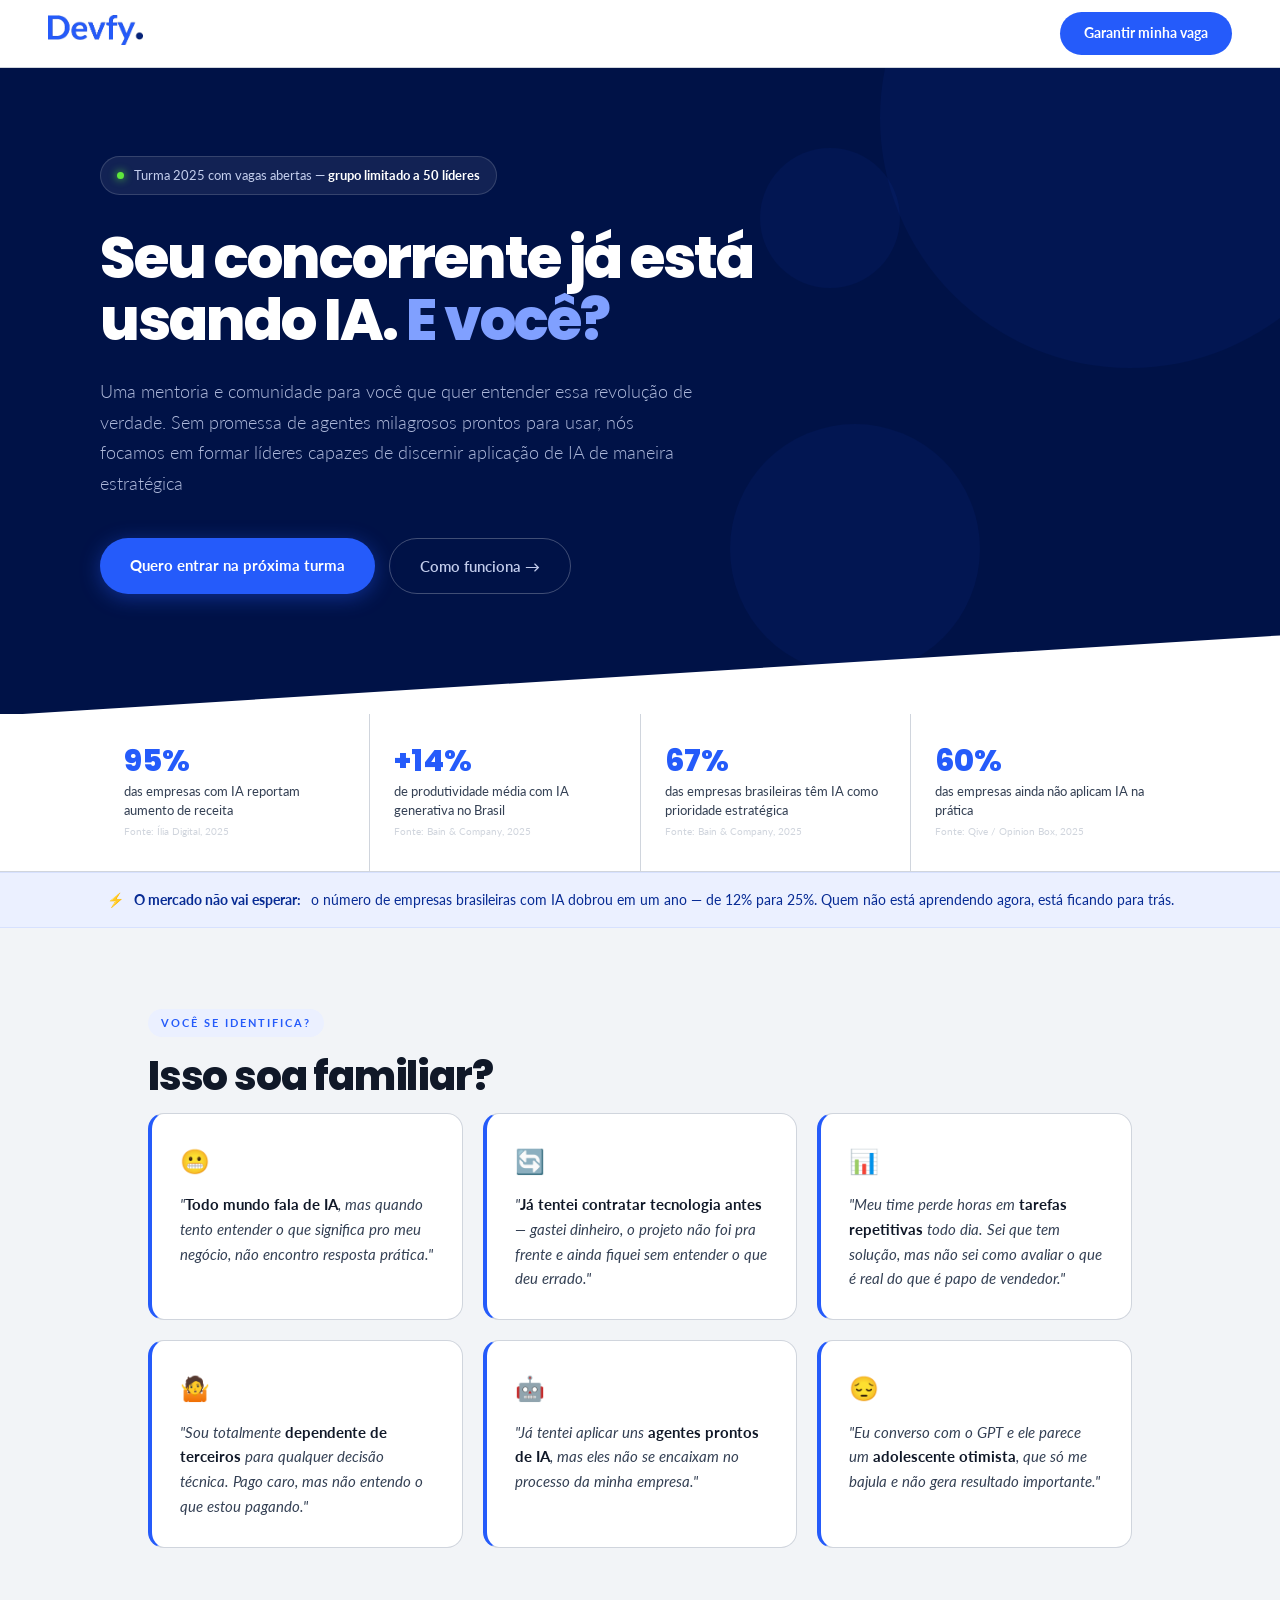
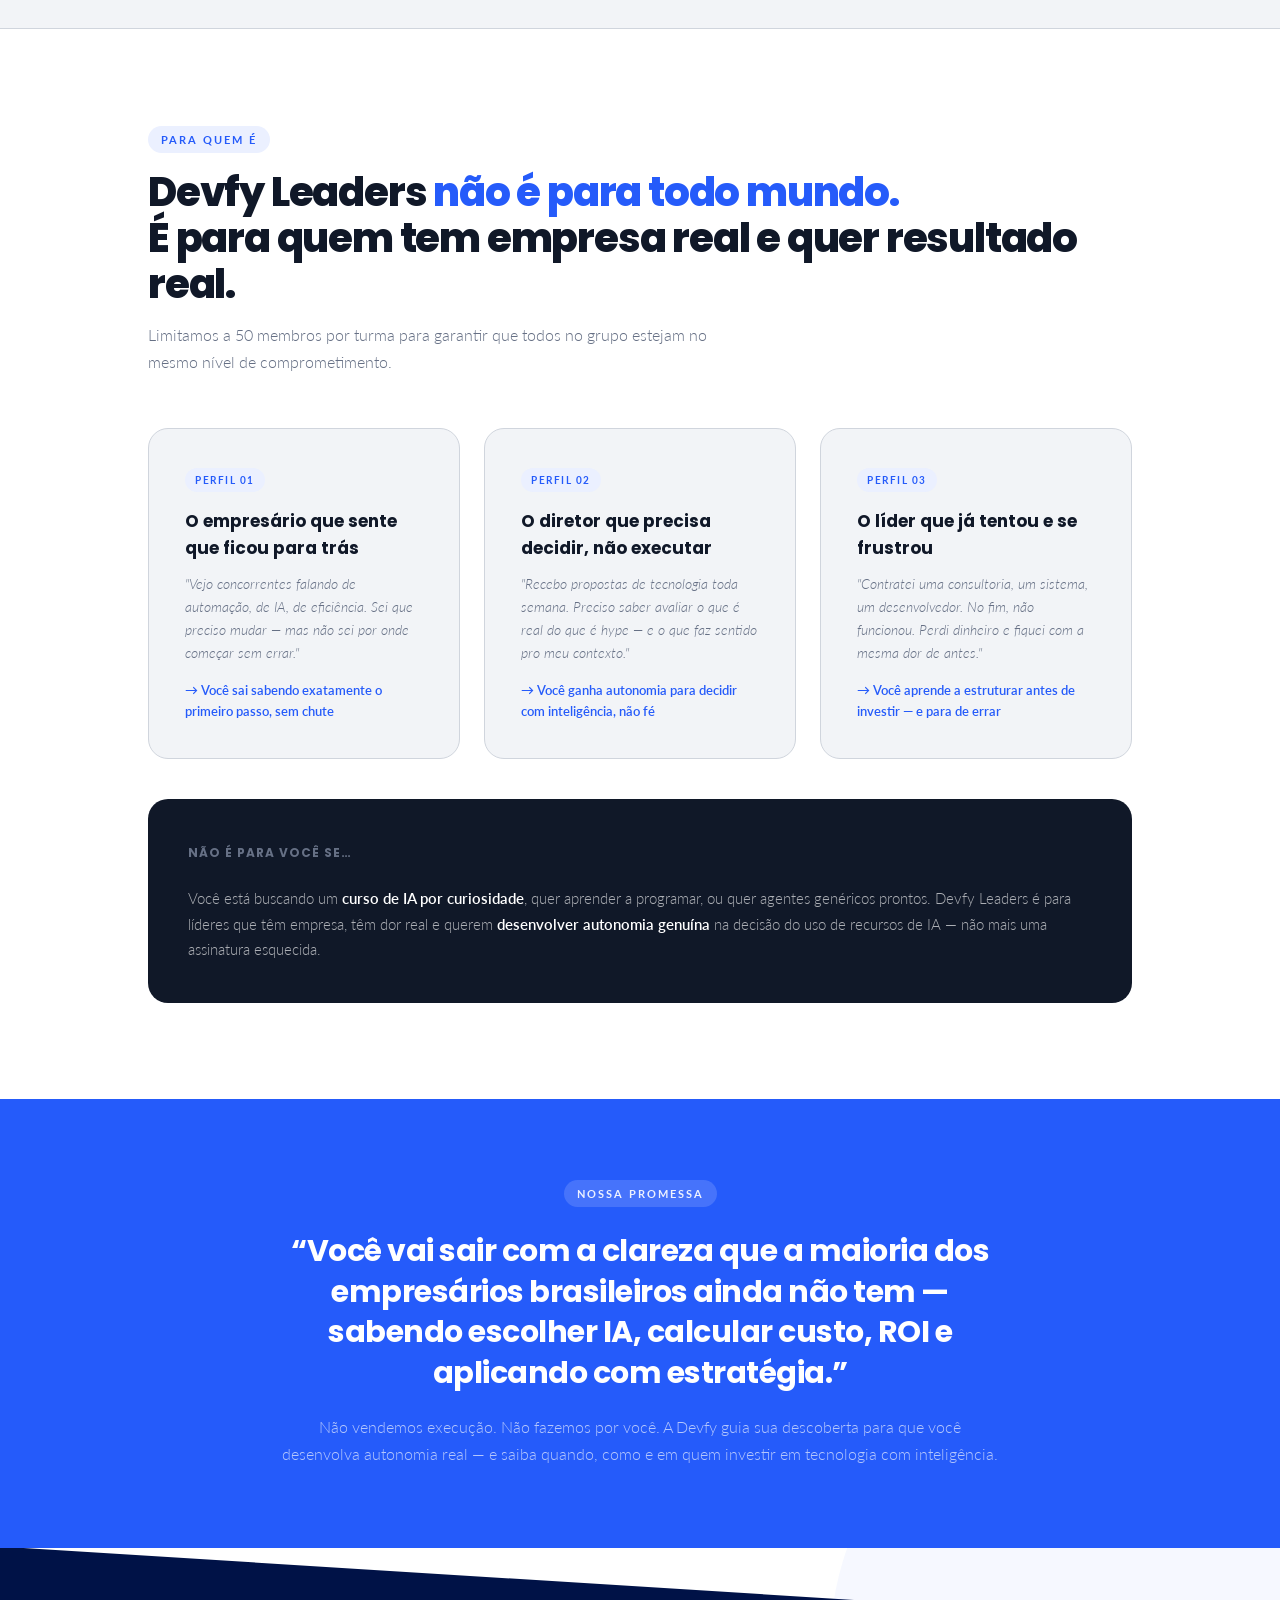
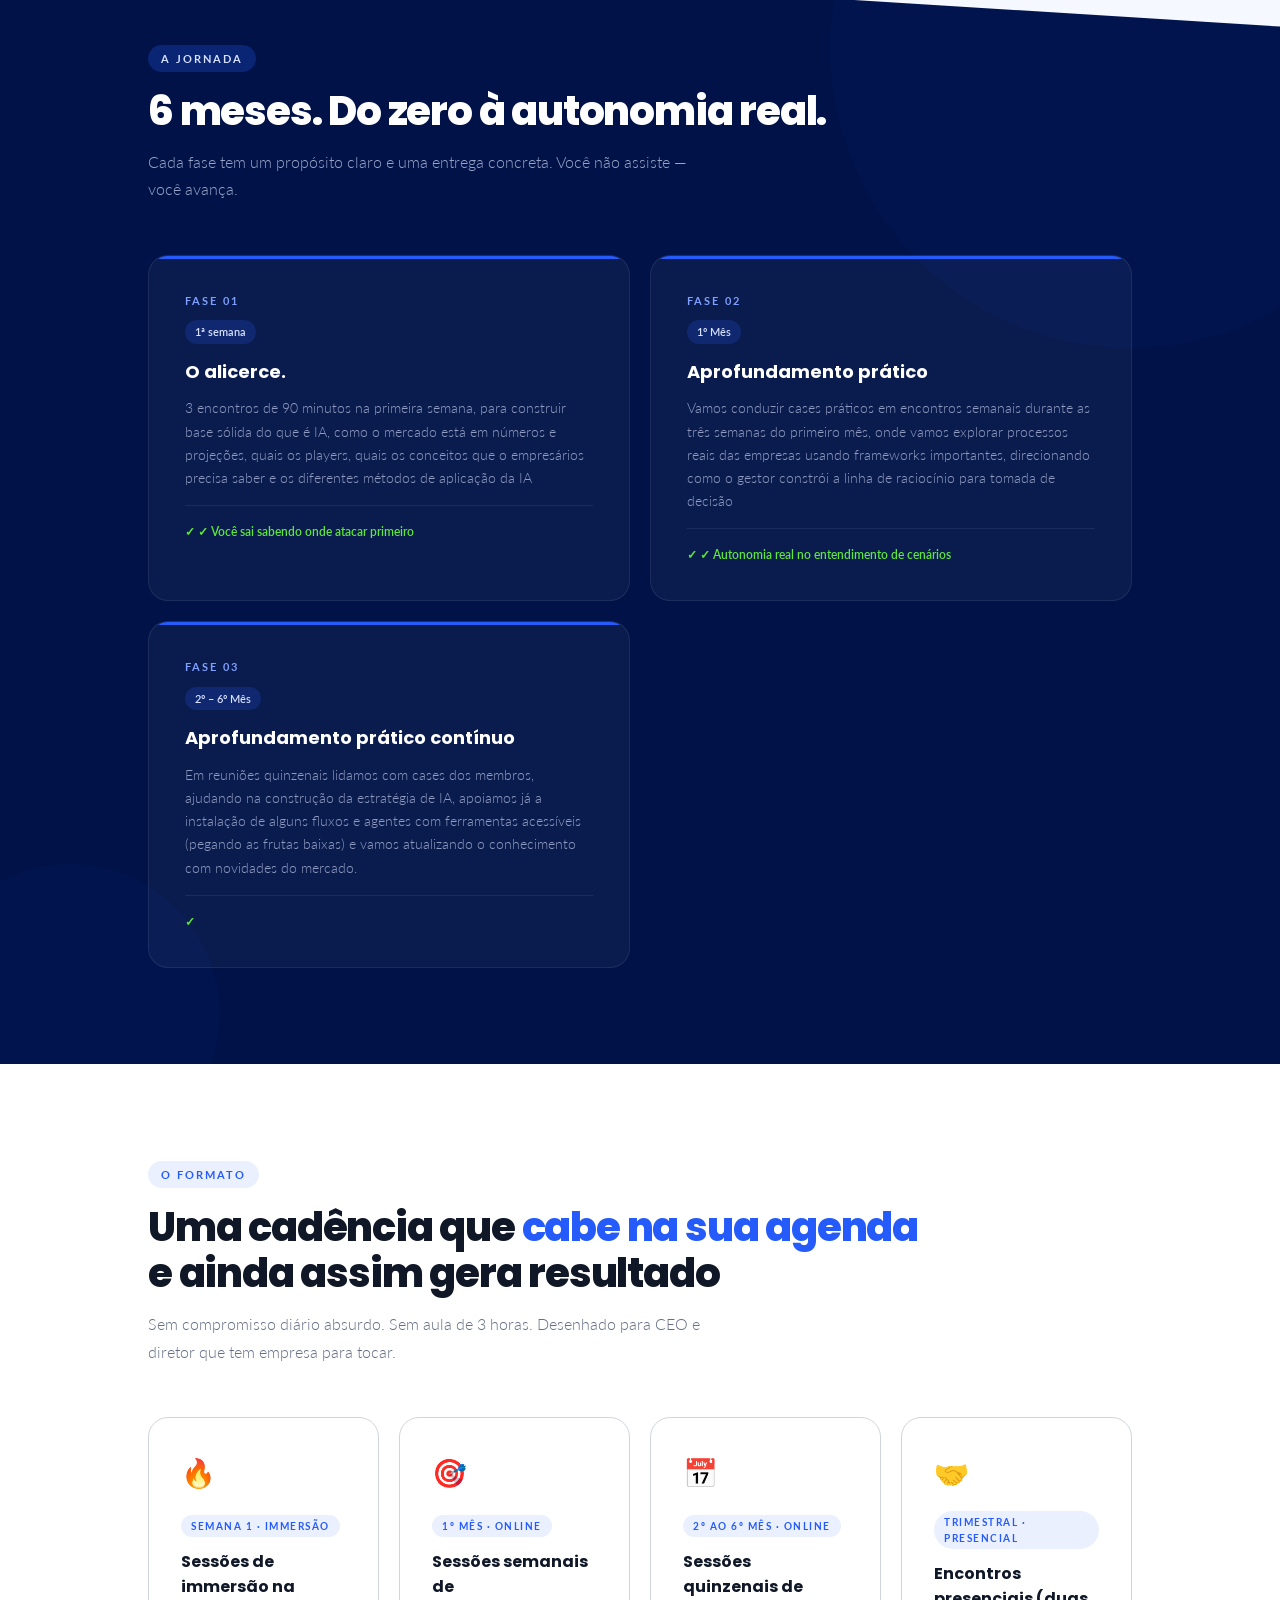
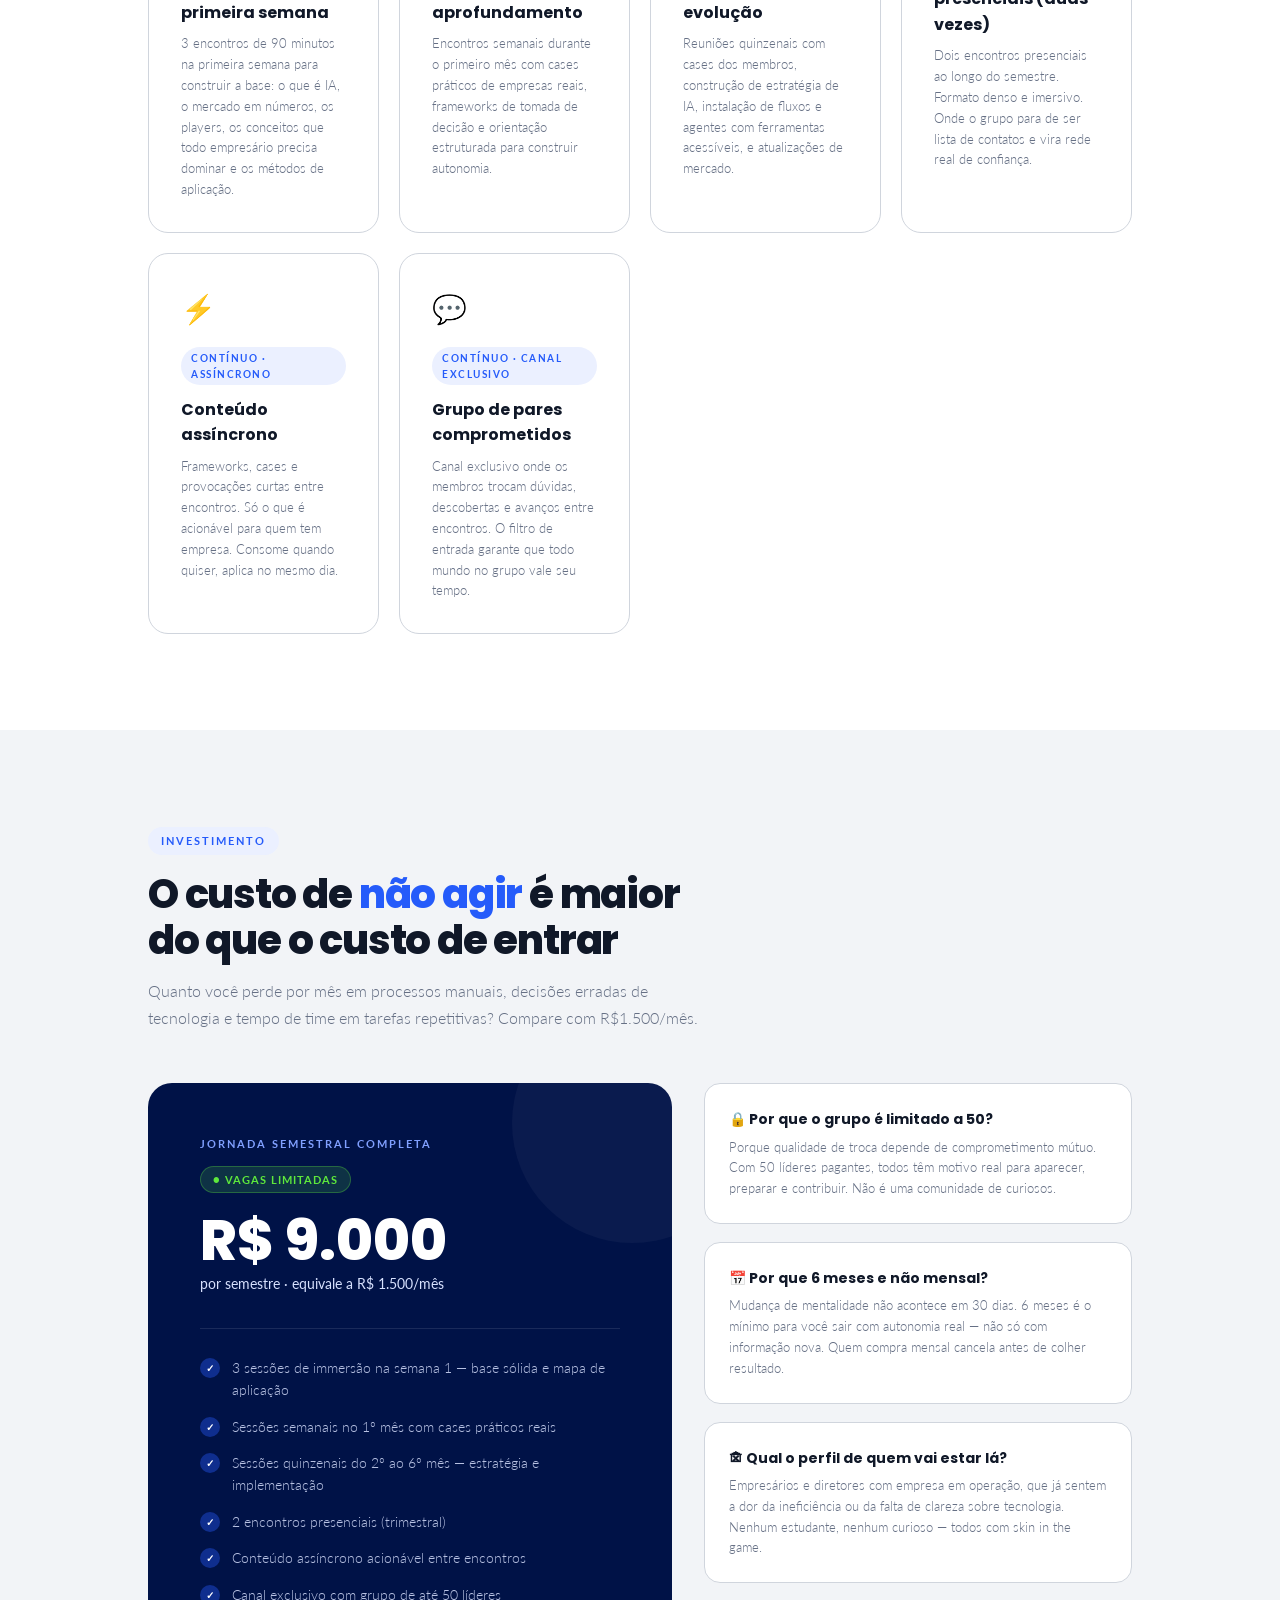
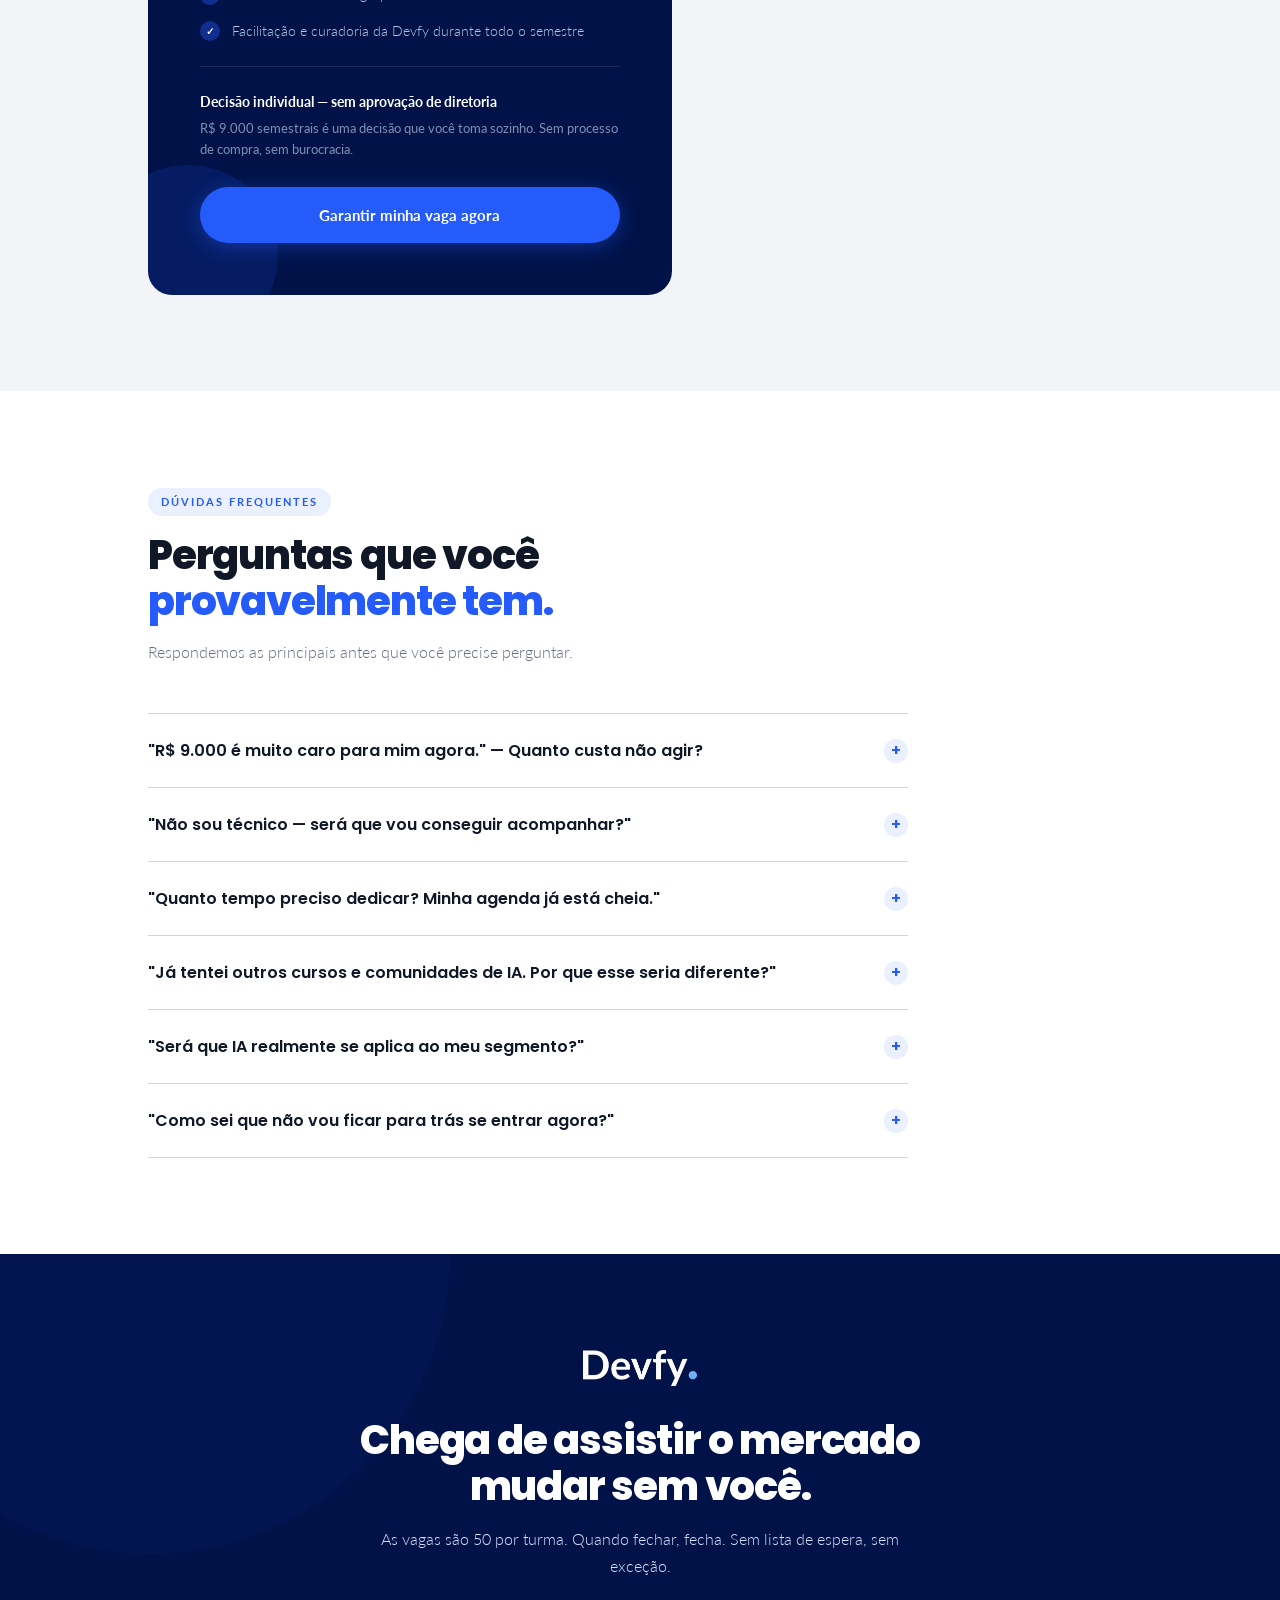
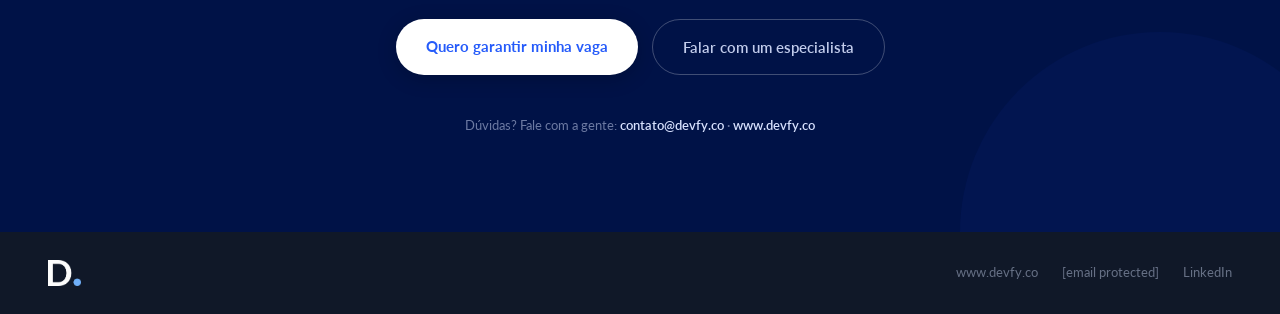
==== index.html @ 05e914d9 "Divisão CSS inline e index" ====
<!DOCTYPE html>
<html lang="pt-BR">
<head>
<meta charset="UTF-8">
<meta name="viewport" content="width=device-width, initial-scale=1.0">
<title>Devfy Leaders</title>
<link rel="icon" type="image/png" href="[data-uri]">
<link href="https://fonts.googleapis.com/css2?family=Poppins:wght@400;600;700;800&family=Lato:ital,wght@0,300;0,400;0,600;0,700;1,400&display=swap" rel="stylesheet">

<link rel="stylesheet" href="style.css">

</head>
<body>
<nav>
<a href="#" class="nav-logo"><img src="[data-uri]" alt="Devfy"></a>
<a href="#investimento" class="nav-cta">Garantir minha vaga</a>
</nav>
<section class="hero">
<div class="hero-top">
<div class="hd hd1"></div><div class="hd hd2"></div><div class="hd hd3"></div>
<div class="hero-inner">
<div class="hero-alert"><span class="adot"></span><span>Turma 2025 com vagas abertas &mdash; <span class="astrong">grupo limitado a 50 l&iacute;deres</span></span></div>
<h1>Seu concorrente j&aacute; est&aacute;<br>usando IA. <em>E voc&ecirc;?</em></h1>
<p class="hero-sub">Uma mentoria e comunidade para voc&ecirc; que quer entender essa revolu&ccedil;&atilde;o de verdade. Sem promessa de agentes milagrosos prontos para usar, n&oacute;s focamos em formar l&iacute;deres capazes de discernir aplica&ccedil;&atilde;o de IA de maneira estrat&eacute;gica</p>
<div class="hero-actions">
<a href="#investimento" class="btn-p">Quero entrar na pr&oacute;xima turma</a>
<a href="#como-funciona" class="btn-g">Como funciona &rarr;</a>
</div></div></div>
<div class="stats-bar"><div class="stats-inner">
<div class="stat"><div class="stat-num">95%</div><div class="stat-label">das empresas com IA reportam aumento de receita</div><div class="stat-source">Fonte: Ília Digital, 2025</div></div>
<div class="stat"><div class="stat-num">+14%</div><div class="stat-label">de produtividade média com IA generativa no Brasil</div><div class="stat-source">Fonte: Bain & Company, 2025</div></div>
<div class="stat"><div class="stat-num">67%</div><div class="stat-label">das empresas brasileiras têm IA como prioridade estratégica</div><div class="stat-source">Fonte: Bain & Company, 2025</div></div>
<div class="stat"><div class="stat-num">60%</div><div class="stat-label">das empresas ainda não aplicam IA na prática</div><div class="stat-source">Fonte: Qive / Opinion Box, 2025</div></div>
</div></div>
</section>
<div class="urgency"><div class="urgency-inner">&#9889; <strong>O mercado n&atilde;o vai esperar:</strong> o n&uacute;mero de empresas brasileiras com IA dobrou em um ano &mdash; de 12% para 25%. Quem n&atilde;o est&aacute; aprendendo agora, est&aacute; ficando para tr&aacute;s.</div></div>
<section class="dor-section"><div class="wrap">
<span class="slabel">Voc&ecirc; se identifica?</span>
<h2>Isso soa familiar?</h2>
<div class="dor-grid">
<div class="dor-card"><span class="dor-emoji">&#128556;</span><p class="dor-text">"<strong>Todo mundo fala de IA</strong>, mas quando tento entender o que significa pro meu neg&oacute;cio, n&atilde;o encontro resposta pr&aacute;tica."</p></div>
<div class="dor-card"><span class="dor-emoji">&#128260;</span><p class="dor-text">"<strong>J&aacute; tentei contratar tecnologia antes</strong> &mdash; gastei dinheiro, o projeto n&atilde;o foi pra frente e ainda fiquei sem entender o que deu errado."</p></div>
<div class="dor-card"><span class="dor-emoji">&#128202;</span><p class="dor-text">"Meu time perde horas em <strong>tarefas repetitivas</strong> todo dia. Sei que tem solu&ccedil;&atilde;o, mas n&atilde;o sei como avaliar o que &eacute; real do que &eacute; papo de vendedor."</p></div>
<div class="dor-card"><span class="dor-emoji">&#129335;</span><p class="dor-text">"Sou totalmente <strong>dependente de terceiros</strong> para qualquer decis&atilde;o t&eacute;cnica. Pago caro, mas n&atilde;o entendo o que estou pagando."</p></div>
<div class="dor-card"><span class="dor-emoji">&#129302;</span><p class="dor-text">"J&aacute; tentei aplicar uns <strong>agentes prontos de IA</strong>, mas eles n&atilde;o se encaixam no processo da minha empresa."</p></div>
<div class="dor-card"><span class="dor-emoji">&#128532;</span><p class="dor-text">"Eu converso com o GPT e ele parece um <strong>adolescente otimista</strong>, que s&oacute; me bajula e n&atilde;o gera resultado importante."</p></div>
</div></div></section>
<section class="section"><div class="wrap">
<span class="slabel">Para quem &eacute;</span>
<h2>Devfy Leaders <span>n&atilde;o &eacute; para todo mundo.</span><br>&Eacute; para quem tem empresa real e quer resultado real.</h2>
<p class="ssub">Limitamos a 50 membros por turma para garantir que todos no grupo estejam no mesmo n&iacute;vel de comprometimento.</p>
<div class="aud-grid">
<div class="aud-card"><span class="aud-tag">Perfil 01</span><div class="aud-title">O empres&aacute;rio que sente que ficou para tr&aacute;s</div><div class="aud-scenario">"Vejo concorrentes falando de automa&ccedil;&atilde;o, de IA, de efici&ecirc;ncia. Sei que preciso mudar &mdash; mas n&atilde;o sei por onde come&ccedil;ar sem errar."</div><div class="aud-result">Voc&ecirc; sai sabendo exatamente o primeiro passo, sem chute</div></div>
<div class="aud-card"><span class="aud-tag">Perfil 02</span><div class="aud-title">O diretor que precisa decidir, n&atilde;o executar</div><div class="aud-scenario">"Recebo propostas de tecnologia toda semana. Preciso saber avaliar o que &eacute; real do que &eacute; hype &mdash; e o que faz sentido pro meu contexto."</div><div class="aud-result">Voc&ecirc; ganha autonomia para decidir com intelig&ecirc;ncia, n&atilde;o f&eacute;</div></div>
<div class="aud-card"><span class="aud-tag">Perfil 03</span><div class="aud-title">O l&iacute;der que j&aacute; tentou e se frustrou</div><div class="aud-scenario">"Contratei uma consultoria, um sistema, um desenvolvedor. No fim, n&atilde;o funcionou. Perdi dinheiro e fiquei com a mesma dor de antes."</div><div class="aud-result">Voc&ecirc; aprende a estruturar antes de investir &mdash; e para de errar</div></div>
</div>
<div class="excl-box"><div class="excl-label">N&atilde;o &eacute; para voc&ecirc; se&hellip;</div><div class="excl-text">Voc&ecirc; est&aacute; buscando um <strong>curso de IA por curiosidade</strong>, quer aprender a programar, ou quer agentes gen&eacute;ricos prontos. Devfy Leaders &eacute; para l&iacute;deres que t&ecirc;m empresa, t&ecirc;m dor real e querem <strong>desenvolver autonomia genu&iacute;na</strong> na decis&atilde;o do uso de recursos de IA &mdash; n&atilde;o mais uma assinatura esquecida.</div></div>
</div></section>
<div class="promessa"><div class="wrap"><div class="promessa-box">
<span class="plabel">Nossa promessa</span>
<p class="pquote">&ldquo;Voc&ecirc; vai sair com a clareza que a maioria dos empres&aacute;rios brasileiros ainda n&atilde;o tem &mdash; sabendo escolher IA, calcular custo, ROI e aplicando com estrat&eacute;gia.&rdquo;</p>
<p class="psub">N&atilde;o vendemos execu&ccedil;&atilde;o. N&atilde;o fazemos por voc&ecirc;. A Devfy guia sua descoberta para que voc&ecirc; desenvolva autonomia real &mdash; e saiba quando, como e em quem investir em tecnologia com intelig&ecirc;ncia.</p>
</div></div></div>

<section class="jornada" id="como-funciona"><div class="jd-deco jd-d1"></div><div class="jd-deco jd-d2"></div><div class="wrap">
<span class="slabel">A jornada</span>
<h2>6 meses. Do zero &agrave; autonomia real.</h2>
<p class="ssub">Cada fase tem um prop&oacute;sito claro e uma entrega concreta. Voc&ecirc; n&atilde;o assiste &mdash; voc&ecirc; avan&ccedil;a.</p>
<div class="fases">
<div class="fase"><div class="fase-num">Fase 01</div><div class="fase-period">1&ordf; semana</div><div class="fase-title">O alicerce.</div><div class="fase-desc">3 encontros de 90 minutos na primeira semana, para construir base s&oacute;lida do que &eacute; IA, como o mercado est&aacute; em n&uacute;meros e proje&ccedil;&otilde;es, quais os players, quais os conceitos que o empres&aacute;rios precisa saber e os diferentes m&eacute;todos de aplica&ccedil;&atilde;o da IA</div><div class="fase-win">&#10003; Voc&ecirc; sai sabendo onde atacar primeiro</div></div>
<div class="fase"><div class="fase-num">Fase 02</div><div class="fase-period">1&ordm; M&ecirc;s</div><div class="fase-title">Aprofundamento pr&aacute;tico</div><div class="fase-desc">Vamos conduzir cases pr&aacute;ticos em encontros semanais durante as tr&ecirc;s semanas do primeiro m&ecirc;s, onde vamos explorar processos reais das empresas usando frameworks importantes, direcionando como o gestor constr&oacute;i a linha de racioc&iacute;nio para tomada de decis&atilde;o</div><div class="fase-win">&#10003; Autonomia real no entendimento de cen&aacute;rios</div></div>
<div class="fase"><div class="fase-num">Fase 03</div><div class="fase-period">2&ordm; &ndash; 6&ordm; M&ecirc;s</div><div class="fase-title">Aprofundamento pr&aacute;tico cont&iacute;nuo</div><div class="fase-desc">Em reuni&otilde;es quinzenais lidamos com cases dos membros, ajudando na constru&ccedil;&atilde;o da estrat&eacute;gia de IA, apoiamos j&aacute; a instala&ccedil;&atilde;o de alguns fluxos e agentes com ferramentas acess&iacute;veis (pegando as frutas baixas) e vamos atualizando o conhecimento com novidades do mercado.</div><div class="fase-win"></div></div>
</div></div></section>
<section class="section"><div class="wrap">
<span class="slabel">O formato</span>
<h2>Uma cad&ecirc;ncia que <span>cabe na sua agenda</span><br>e ainda assim gera resultado</h2>
<p class="ssub">Sem compromisso di&aacute;rio absurdo. Sem aula de 3 horas. Desenhado para CEO e diretor que tem empresa para tocar.</p>
<div class="rit-grid">
<div class="rit-card"><span class="rit-icon">&#128293;</span><span class="rit-freq">Semana 1 &middot; Immers&atilde;o</span><div class="rit-title">Sess&otilde;es de immers&atilde;o na primeira semana</div><div class="rit-desc">3 encontros de 90 minutos na primeira semana para construir a base: o que &eacute; IA, o mercado em n&uacute;meros, os players, os conceitos que todo empres&aacute;rio precisa dominar e os m&eacute;todos de aplica&ccedil;&atilde;o.</div></div>
<div class="rit-card"><span class="rit-icon">&#127919;</span><span class="rit-freq">1&ordm; M&ecirc;s &middot; Online</span><div class="rit-title">Sess&otilde;es semanais de aprofundamento</div><div class="rit-desc">Encontros semanais durante o primeiro m&ecirc;s com cases pr&aacute;ticos de empresas reais, frameworks de tomada de decis&atilde;o e orienta&ccedil;&atilde;o estruturada para construir autonomia.</div></div>
<div class="rit-card"><span class="rit-icon">&#128197;</span><span class="rit-freq">2&ordm; ao 6&ordm; M&ecirc;s &middot; Online</span><div class="rit-title">Sess&otilde;es quinzenais de evolu&ccedil;&atilde;o</div><div class="rit-desc">Reuni&otilde;es quinzenais com cases dos membros, constru&ccedil;&atilde;o de estrat&eacute;gia de IA, instala&ccedil;&atilde;o de fluxos e agentes com ferramentas acess&iacute;veis, e atualiza&ccedil;&otilde;es de mercado.</div></div>
<div class="rit-card"><span class="rit-icon">&#129309;</span><span class="rit-freq">Trimestral &middot; Presencial</span><div class="rit-title">Encontros presenciais (duas vezes)</div><div class="rit-desc">Dois encontros presenciais ao longo do semestre. Formato denso e imersivo. Onde o grupo para de ser lista de contatos e vira rede real de confian&ccedil;a.</div></div>
<div class="rit-card"><span class="rit-icon">&#9889;</span><span class="rit-freq">Cont&iacute;nuo &middot; Ass&iacute;ncrono</span><div class="rit-title">Conte&uacute;do ass&iacute;ncrono</div><div class="rit-desc">Frameworks, cases e provoca&ccedil;&otilde;es curtas entre encontros. S&oacute; o que &eacute; acion&aacute;vel para quem tem empresa. Consome quando quiser, aplica no mesmo dia.</div></div>
<div class="rit-card"><span class="rit-icon">&#128172;</span><span class="rit-freq">Cont&iacute;nuo &middot; Canal exclusivo</span><div class="rit-title">Grupo de pares comprometidos</div><div class="rit-desc">Canal exclusivo onde os membros trocam d&uacute;vidas, descobertas e avan&ccedil;os entre encontros. O filtro de entrada garante que todo mundo no grupo vale seu tempo.</div></div>
</div></div></section>
<section class="invest-section" id="investimento"><div class="wrap">
<span class="slabel">Investimento</span>
<h2>O custo de <span>n&atilde;o agir</span> &eacute; maior<br>do que o custo de entrar</h2>
<p class="ssub">Quanto voc&ecirc; perde por m&ecirc;s em processos manuais, decis&otilde;es erradas de tecnologia e tempo de time em tarefas repetitivas? Compare com R$1.500/m&ecirc;s.</p>
<div class="invest-wrap">
<div class="invest-card"><div class="inv-d1"></div><div class="inv-d2"></div>
<div class="inv-label">Jornada semestral completa</div>
<div class="inv-tag">&#9679; Vagas limitadas</div>
<div class="inv-price">R$ 9.000</div>
<div class="inv-period">por semestre &middot; equivale a R$ 1.500/m&ecirc;s</div>
<hr class="inv-hr">
<div class="inv-item"><div class="inv-chk">&#10003;</div>3 sess&otilde;es de immers&atilde;o na semana 1 &mdash; base s&oacute;lida e mapa de aplica&ccedil;&atilde;o</div>
<div class="inv-item"><div class="inv-chk">&#10003;</div>Sess&otilde;es semanais no 1&ordm; m&ecirc;s com cases pr&aacute;ticos reais</div>
<div class="inv-item"><div class="inv-chk">&#10003;</div>Sess&otilde;es quinzenais do 2&ordm; ao 6&ordm; m&ecirc;s &mdash; estrat&eacute;gia e implementa&ccedil;&atilde;o</div>
<div class="inv-item"><div class="inv-chk">&#10003;</div>2 encontros presenciais (trimestral)</div>
<div class="inv-item"><div class="inv-chk">&#10003;</div>Conte&uacute;do ass&iacute;ncrono acion&aacute;vel entre encontros</div>
<div class="inv-item"><div class="inv-chk">&#10003;</div>Canal exclusivo com grupo de at&eacute; 50 l&iacute;deres</div>
<div class="inv-item"><div class="inv-chk">&#10003;</div>Facilita&ccedil;&atilde;o e curadoria da Devfy durante todo o semestre</div>
<div class="inv-anchor"><strong>Decis&atilde;o individual &mdash; sem aprova&ccedil;&atilde;o de diretoria</strong>R$ 9.000 semestrais &eacute; uma decis&atilde;o que voc&ecirc; toma sozinho. Sem processo de compra, sem burocracia.</div>
<a href="https://www.asaas.com/c/05th1xivm8i6wlau" class="inv-cta">Garantir minha vaga agora</a>
</div>
<div class="inv-details">
<div class="det-card"><div class="det-title">&#128274; Por que o grupo &eacute; limitado a 50?</div><div class="det-desc">Porque qualidade de troca depende de comprometimento m&uacute;tuo. Com 50 l&iacute;deres pagantes, todos t&ecirc;m motivo real para aparecer, preparar e contribuir. N&atilde;o &eacute; uma comunidade de curiosos.</div></div>
<div class="det-card"><div class="det-title">&#128197; Por que 6 meses e n&atilde;o mensal?</div><div class="det-desc">Mudan&ccedil;a de mentalidade n&atilde;o acontece em 30 dias. 6 meses &eacute; o m&iacute;nimo para voc&ecirc; sair com autonomia real &mdash; n&atilde;o s&oacute; com informa&ccedil;&atilde;o nova. Quem compra mensal cancela antes de colher resultado.</div></div>

<div class="det-card"><div class="det-title">&#127962; Qual o perfil de quem vai estar l&aacute;?</div><div class="det-desc">Empres&aacute;rios e diretores com empresa em opera&ccedil;&atilde;o, que j&aacute; sentem a dor da inefici&ecirc;ncia ou da falta de clareza sobre tecnologia. Nenhum estudante, nenhum curioso &mdash; todos com skin in the game.</div></div>
</div></div></div></section>

<!-- FAQ -->
<section class="faq-section">
<div class="wrap">
  <span class="slabel">D&uacute;vidas frequentes</span>
  <h2>Perguntas que voc&ecirc;<br><span>provavelmente tem.</span></h2>
  <p class="ssub" style="margin-bottom:48px">Respondemos as principais antes que voc&ecirc; precise perguntar.</p>
  <div class="faq-list">
    <div class="faq-item">
      <button class="faq-q">"R$ 9.000 &eacute; muito caro para mim agora." &mdash; Quanto custa n&atilde;o agir?<span class="faq-icon">+</span></button>
      <div class="faq-a"><div class="faq-a-inner">Um processo manual que toma 3 horas do seu time por dia custa, em m&eacute;dia, R$ 3.000&ndash;R$ 5.000 por m&ecirc;s em improdutividade. Uma decis&atilde;o errada de tecnologia custa de R$ 20.000 a R$ 100.000. Devfy Leaders custa R$ 1.500/m&ecirc;s e te d&aacute; a clareza para parar de errar. A pergunta real &eacute;: quanto voc&ecirc; j&aacute; perdeu por n&atilde;o saber decidir sobre IA?</div></div>
    </div>
    <div class="faq-item">
      <button class="faq-q">"N&atilde;o sou t&eacute;cnico &mdash; ser&aacute; que vou conseguir acompanhar?"<span class="faq-icon">+</span></button>
      <div class="faq-a"><div class="faq-a-inner">Devfy Leaders foi criado exatamente para quem n&atilde;o &eacute; t&eacute;cnico. Voc&ecirc; n&atilde;o vai aprender a programar &mdash; vai aprender a pensar estrategicamente sobre IA. A linguagem &eacute; de empres&aacute;rio para empres&aacute;rio. Se voc&ecirc; sabe tocar uma empresa, voc&ecirc; vai acompanhar. Garantido.</div></div>
    </div>
    <div class="faq-item">
      <button class="faq-q">"Quanto tempo preciso dedicar? Minha agenda j&aacute; est&aacute; cheia."<span class="faq-icon">+</span></button>
      <div class="faq-a"><div class="faq-a-inner">O formato foi desenhado para CEO e diretor que tem empresa para tocar. Na primeira semana s&atilde;o 3 encontros de 90 minutos. No primeiro m&ecirc;s, uma sess&atilde;o semanal. Do segundo m&ecirc;s em diante, quinzenal. Dois encontros presenciais no semestre. Quem n&atilde;o consegue separar isso, provavelmente n&atilde;o est&aacute; pronto para mudar.</div></div>
    </div>
    <div class="faq-item">
      <button class="faq-q">"J&aacute; tentei outros cursos e comunidades de IA. Por que esse seria diferente?"<span class="faq-icon">+</span></button>
      <div class="faq-a"><div class="faq-a-inner">Porque Devfy Leaders n&atilde;o &eacute; um curso de IA. N&atilde;o tem m&oacute;dulos gravados. N&atilde;o ensina a usar ferramentas. Nosso foco &eacute; formar o racioc&iacute;nio estrat&eacute;gico do empres&aacute;rio: como calcular ROI, como avaliar fornecedores, como identificar onde atacar primeiro. O que voc&ecirc; fez antes te deu informa&ccedil;&atilde;o. Devfy Leaders te d&aacute; discernimento.</div></div>
    </div>
    <div class="faq-item">
      <button class="faq-q">"Ser&aacute; que IA realmente se aplica ao meu segmento?"<span class="faq-icon">+</span></button>
      <div class="faq-a"><div class="faq-a-inner">Esta &eacute; exatamente a pergunta certa &mdash; e que a maioria dos empres&aacute;rios nunca consegue responder com clareza. No Devfy Leaders voc&ecirc; aprende a mapear os processos da sua empresa e avaliar onde IA gera ROI real e onde &eacute; apenas hype. Sair sem saber a resposta para essa pergunta &eacute; um risco maior do que entrar.</div></div>
    </div>
    <div class="faq-item">
      <button class="faq-q">"Como sei que n&atilde;o vou ficar para tr&aacute;s se entrar agora?"<span class="faq-icon">+</span></button>
      <div class="faq-a"><div class="faq-a-inner">O mercado de IA muda toda semana. Tentar acompanhar sozinho &eacute; imposs&iacute;vel &mdash; e &eacute; por isso que o Devfy Leaders atualiza o conhecimento continuamente ao longo dos 6 meses. Voc&ecirc; n&atilde;o precisa saber tudo. Precisa saber o que importa para o seu neg&oacute;cio &mdash; e ter um grupo de pares e especialistas para te manter no caminho certo.</div></div>
    </div>
  </div>
</div>
</section>

<section class="cta-section"><div class="cta-d cta-d1"></div><div class="cta-d cta-d2"></div><div class="wrap">
<div class="cta-logo"><img src="[data-uri]" alt="Devfy"></div>
<h2>Chega de assistir o mercado mudar sem voc&ecirc;.</h2>
<p class="ssub">As vagas s&atilde;o 50 por turma. Quando fechar, fecha. Sem lista de espera, sem exce&ccedil;&atilde;o.</p>
<div class="cta-actions">
<a href="https://www.asaas.com/c/05th1xivm8i6wlau" class="btn-pw">Quero garantir minha vaga</a>
<a href="https://api.whatsapp.com/send/?phone=%2B5511914633873&amp;text&amp;type=phone_number&amp;app_absent=0" class="btn-g">Falar com um especialista</a>
</div>
<p class="cta-contact">D&uacute;vidas? Fale com a gente: <a href="#" data-em="contato" data-do="devfy.co"></a> &middot; <a href="https://www.devfy.co" target="_blank">www.devfy.co</a></p>
</div></section>
<footer>
<div class="foot-logo"><img src="[data-uri]" alt="Devfy" style="height:26px;object-fit:contain;display:block;"></div>
<div class="foot-links">
<a href="https://www.devfy.co" target="_blank">www.devfy.co</a>
<a href="#" data-em="contato" data-do="devfy.co"><span class="__cf_email__" data-cfemail="86e5e9e8f2e7f2e9c6e2e3f0e0ffa8e5e9">[email&#160;protected]</span></a>
<a href="https://linkedin.com/company/devfy" target="_blank">LinkedIn</a>
</div>
</footer>
<script>
document.querySelectorAll('.faq-q').forEach(function(btn){
  btn.addEventListener('click',function(){
    var item=this.closest('.faq-item');
    var wasOpen=item.classList.contains('open');
    document.querySelectorAll('.faq-item').forEach(function(i){i.classList.remove('open')});
    if(!wasOpen) item.classList.add('open');
  });
});
</script>
<script>
document.addEventListener('DOMContentLoaded',function(){
  document.querySelectorAll('[data-em]').forEach(function(a){
    var addr=a.getAttribute('data-em')+'@'+a.getAttribute('data-do');
    a.href='mai'+'lto:'+addr;
    if(a.textContent.trim()===a.innerHTML.trim()) a.textContent=addr;
  });
});
</script>
</body>
</html>
---- style.css ----
*,*::before,*::after{box-sizing:border-box;margin:0;padding:0}
:root{
  --bp:#255BFA;--bd:#072B94;--bx:#001247;
  --b1:#EBF0FF;--b2:#D7E1FE;--b4:#80A0FF;
  --g9:#101828;--g7:#344054;--g5:#667085;--g3:#D0D5DD;--g1:#F2F4F7;
  --wh:#FFFFFF;--gr:#5EE83C;
}
html{scroll-behavior:smooth}
body{background:var(--wh);color:var(--g7);font-family:Lato,sans-serif;font-size:16px;line-height:1.6;overflow-x:hidden}

/* NAV */
nav{position:fixed;top:0;left:0;right:0;z-index:100;background:rgba(255,255,255,.96);backdrop-filter:blur(12px);border-bottom:1px solid var(--g3);padding:0 48px;height:68px;display:flex;align-items:center;justify-content:space-between}
.nav-logo img{height:30px;object-fit:contain}
.nav-cta{background:var(--bp);color:var(--wh);font-family:Lato,sans-serif;font-weight:700;font-size:14px;padding:10px 24px;border-radius:100px;text-decoration:none;transition:background .2s,transform .2s}
.nav-cta:hover{background:var(--bd);transform:translateY(-1px)}

/* HERO */
.hero{padding-top:68px}
.hero-top{background:var(--bx);padding:88px 48px 120px;position:relative;overflow:hidden}
.hero-top::after{content:"";position:absolute;bottom:-1px;left:0;right:0;height:80px;background:var(--wh);clip-path:polygon(0 80px,100% 0,100% 80px,0 80px)}
.hd{position:absolute;border-radius:50%;background:var(--bp);opacity:.06;pointer-events:none}
.hd1{width:500px;height:500px;top:-200px;right:-100px}
.hd2{width:250px;height:250px;bottom:40px;right:300px}
.hd3{width:140px;height:140px;top:80px;right:380px}
.hero-inner{max-width:1080px;margin:0 auto;position:relative;z-index:2}
.hero-alert{display:inline-flex;align-items:center;gap:10px;background:rgba(255,255,255,.07);border:1px solid rgba(255,255,255,.15);color:rgba(215,225,254,.9);font-size:13px;padding:8px 16px;border-radius:100px;margin-bottom:32px}
.adot{width:7px;height:7px;border-radius:50%;background:var(--gr);flex-shrink:0;box-shadow:0 0 8px var(--gr)}
.astrong{font-weight:700;color:var(--wh)}
h1{font-family:Poppins,sans-serif;font-size:clamp(34px,5vw,58px);font-weight:800;line-height:1.08;letter-spacing:-2px;color:var(--wh);max-width:780px;margin-bottom:24px}
h1 em{font-style:normal;color:#80A0FF}
.hero-sub{font-size:18px;color:rgba(215,225,254,.8);font-weight:300;max-width:600px;margin-bottom:40px;line-height:1.7}
.hero-sub strong{color:var(--wh);font-weight:600}
.hero-actions{display:flex;gap:14px;flex-wrap:wrap}
.btn-p{background:var(--bp);color:var(--wh);font-family:Lato,sans-serif;font-weight:700;font-size:15px;padding:15px 30px;border-radius:100px;text-decoration:none;transition:transform .2s,box-shadow .2s;box-shadow:0 4px 20px rgba(37,91,250,.4)}
.btn-p:hover{transform:translateY(-2px);box-shadow:0 8px 28px rgba(37,91,250,.5)}
.btn-g{background:transparent;color:rgba(215,225,254,.9);font-family:Lato,sans-serif;font-weight:600;font-size:15px;padding:15px 30px;border-radius:100px;border:1.5px solid rgba(255,255,255,.25);text-decoration:none;transition:border-color .2s,color .2s}
.btn-g:hover{border-color:rgba(255,255,255,.6);color:var(--wh)}

/* STATS */
.stats-bar{background:var(--wh);border-bottom:1px solid var(--g3);padding:0 48px}
.stats-inner{max-width:1080px;margin:0 auto;display:flex;align-items:stretch}
.stat{flex:1;padding:32px 24px;border-right:1px solid var(--g3)}
.stat:last-child{border-right:none}
.stat-num{font-family:Poppins,sans-serif;font-size:30px;font-weight:800;color:var(--bp);line-height:1;margin-bottom:6px}
.stat-label{font-size:13px;color:var(--g7);font-weight:400;line-height:1.4}
.stat-source{font-size:10px;color:var(--g3);margin-top:4px}

/* URGENCY */
.urgency{background:var(--b1);border-top:1px solid var(--b2);border-bottom:1px solid var(--b2);padding:16px 48px;text-align:center}
.urgency-inner{max-width:1080px;margin:0 auto;font-size:14px;color:var(--bd);display:flex;align-items:center;justify-content:center;gap:10px}
.urgency-inner strong{font-weight:700}

/* LAYOUT */
.wrap{max-width:1080px;margin:0 auto;padding:0 48px}
.section{padding:96px 0}
.slabel{display:inline-block;background:var(--b1);color:var(--bp);font-size:11px;font-weight:700;letter-spacing:2px;text-transform:uppercase;padding:5px 13px;border-radius:100px;margin-bottom:16px}
h2{font-family:Poppins,sans-serif;font-size:clamp(26px,3.5vw,40px);font-weight:800;color:var(--g9);letter-spacing:-1.2px;line-height:1.15;margin-bottom:14px}
h2 span{color:var(--bp)}
.ssub{font-size:16px;color:var(--g5);font-weight:300;max-width:560px;margin-bottom:52px;line-height:1.7}

/* DOR */
.dor-section{background:var(--g1);padding:80px 0;border-bottom:1px solid var(--g3)}
.dor-grid{display:grid;grid-template-columns:repeat(auto-fit,minmax(240px,1fr));gap:20px}
.dor-card{background:var(--wh);border:1px solid var(--g3);border-radius:16px;padding:28px;border-left:4px solid var(--bp);transition:box-shadow .2s}
.dor-card:hover{box-shadow:0 8px 24px rgba(37,91,250,.08)}
.dor-emoji{font-size:24px;margin-bottom:12px;display:block}
.dor-text{font-size:15px;color:var(--g7);font-weight:400;line-height:1.65;font-style:italic}
.dor-text strong{font-style:normal;color:var(--g9);font-weight:700}

/* AUDIENCE */
.aud-grid{display:grid;grid-template-columns:repeat(auto-fit,minmax(300px,1fr));gap:24px}
.aud-card{background:var(--g1);border:1px solid var(--g3);border-radius:20px;padding:36px;transition:border-color .2s,transform .2s}
.aud-card:hover{border-color:var(--bp);transform:translateY(-3px)}
.aud-tag{display:inline-block;background:var(--b1);color:var(--bp);font-size:10px;font-weight:700;letter-spacing:1.5px;text-transform:uppercase;padding:4px 10px;border-radius:100px;margin-bottom:16px}
.aud-title{font-family:Poppins,sans-serif;font-size:17px;font-weight:700;color:var(--g9);margin-bottom:10px}
.aud-scenario{font-size:14px;color:var(--g5);font-weight:300;line-height:1.65;margin-bottom:16px;font-style:italic}
.aud-result{font-size:13px;color:var(--bp);font-weight:600}
.aud-result::before{content:"→ "}
.excl-box{background:var(--g9);border-radius:20px;padding:40px;margin-top:40px;display:flex;gap:24px;align-items:flex-start;flex-wrap:wrap}
.excl-label{font-family:Poppins,sans-serif;font-size:12px;font-weight:700;color:var(--g5);letter-spacing:1px;text-transform:uppercase;flex-shrink:0;padding-top:4px;min-width:140px}
.excl-text{font-size:15px;color:rgba(255,255,255,.65);font-weight:300;line-height:1.7}
.excl-text strong{color:var(--wh);font-weight:600}

/* PROMESSA */
.promessa{background:var(--bp);padding:80px 0;text-align:center}
.promessa-box{max-width:720px;margin:0 auto}
.plabel{display:inline-block;background:rgba(255,255,255,.15);color:rgba(255,255,255,.9);font-size:11px;font-weight:700;letter-spacing:2px;text-transform:uppercase;padding:5px 13px;border-radius:100px;margin-bottom:24px}
.pquote{font-family:Poppins,sans-serif;font-size:clamp(20px,3vw,30px);font-weight:700;color:var(--wh);line-height:1.35;letter-spacing:-.5px;margin-bottom:20px}
.psub{font-size:16px;color:rgba(215,225,254,.8);font-weight:300;line-height:1.7}

/* JORNADA */
.jornada{background:var(--bx);padding:96px 0;position:relative;overflow:hidden}
.jornada::before{content:"";position:absolute;top:-1px;left:0;right:0;height:80px;background:var(--wh);clip-path:polygon(0 0,100% 80px,100% 0,0 0)}
.jd-deco{position:absolute;border-radius:50%;background:var(--bp);opacity:.04;pointer-events:none}
.jd-d1{width:600px;height:600px;top:-200px;right:-150px}
.jd-d2{width:300px;height:300px;bottom:-100px;left:-80px}
.jornada h2{color:var(--wh)}
.jornada .slabel{background:rgba(37,91,250,.25);color:var(--b2)}
.jornada .ssub{color:rgba(215,225,254,.7)}
.fases{display:grid;grid-template-columns:repeat(2,1fr);gap:20px}
.fase{background:rgba(255,255,255,.04);border:1px solid rgba(255,255,255,.08);border-radius:20px;padding:36px;position:relative;overflow:hidden;transition:border-color .25s}
.fase:hover{border-color:rgba(37,91,250,.5)}
.fase::before{content:"";position:absolute;top:0;left:0;right:0;height:3px;background:var(--bp)}
.fase-num{font-size:11px;font-weight:700;letter-spacing:2px;text-transform:uppercase;color:var(--b4);margin-bottom:8px}
.fase-period{display:inline-block;background:rgba(37,91,250,.2);color:var(--b2);font-size:11px;font-weight:600;padding:3px 10px;border-radius:100px;margin-bottom:14px}
.fase-title{font-family:Poppins,sans-serif;font-size:18px;font-weight:700;color:var(--wh);margin-bottom:10px}
.fase-desc{font-size:14px;color:rgba(215,225,254,.65);font-weight:300;line-height:1.65}
.fase-win{margin-top:16px;padding-top:16px;border-top:1px solid rgba(255,255,255,.07);font-size:12px;color:var(--gr);font-weight:600}
.fase-win::before{content:"✓  "}

/* RITUAIS */
.rit-grid{display:grid;grid-template-columns:repeat(auto-fit,minmax(230px,1fr));gap:20px}
.rit-card{background:var(--wh);border:1px solid var(--g3);border-radius:20px;padding:32px;transition:border-color .2s,box-shadow .2s}
.rit-card:hover{border-color:var(--bp);box-shadow:0 8px 24px rgba(37,91,250,.08)}
.rit-icon{font-size:28px;margin-bottom:16px;display:block}
.rit-freq{display:inline-block;background:var(--b1);color:var(--bp);font-size:10px;font-weight:700;letter-spacing:1.5px;text-transform:uppercase;padding:3px 10px;border-radius:100px;margin-bottom:12px}
.rit-title{font-family:Poppins,sans-serif;font-size:16px;font-weight:700;color:var(--g9);margin-bottom:8px}
.rit-desc{font-size:13px;color:var(--g5);font-weight:300;line-height:1.6}

/* INVEST */
.invest-section{background:var(--g1);padding:96px 0}
.invest-wrap{display:grid;grid-template-columns:1.1fr .9fr;gap:32px;align-items:start}
.invest-card{background:var(--bx);border-radius:24px;padding:52px;color:var(--wh);position:relative;overflow:hidden}
.inv-d1{position:absolute;top:-80px;right:-80px;width:240px;height:240px;border-radius:50%;background:rgba(255,255,255,.04)}
.inv-d2{position:absolute;bottom:-50px;left:-50px;width:180px;height:180px;border-radius:50%;background:rgba(37,91,250,.15)}
.inv-label{font-size:11px;font-weight:700;letter-spacing:2px;text-transform:uppercase;color:var(--b4);margin-bottom:12px}
.inv-tag{display:inline-block;background:rgba(94,232,60,.15);color:var(--gr);border:1px solid rgba(94,232,60,.3);font-size:11px;font-weight:700;letter-spacing:1px;text-transform:uppercase;padding:4px 12px;border-radius:100px;margin-bottom:20px}
.inv-price{font-family:Poppins,sans-serif;font-size:56px;font-weight:800;color:var(--wh);line-height:1;margin-bottom:4px;position:relative;z-index:1}
.inv-period{font-size:14px;color:var(--b2);margin-bottom:32px;position:relative;z-index:1}
.inv-hr{border:none;border-top:1px solid rgba(255,255,255,.1);margin-bottom:28px}
.inv-item{display:flex;align-items:flex-start;gap:12px;margin-bottom:14px;font-size:14px;color:rgba(215,225,254,.85);font-weight:300}
.inv-chk{width:20px;height:20px;background:rgba(37,91,250,.4);border-radius:50%;display:flex;align-items:center;justify-content:center;font-size:10px;flex-shrink:0;margin-top:1px;color:var(--wh);font-weight:700;position:relative;z-index:1}
.inv-anchor{margin-top:24px;padding-top:24px;border-top:1px solid rgba(255,255,255,.1);font-size:13px;color:rgba(215,225,254,.6);line-height:1.6;position:relative;z-index:1}
.inv-anchor strong{color:var(--wh);display:block;font-size:14px;margin-bottom:4px}
.inv-cta{display:block;background:var(--bp);color:var(--wh);font-family:Lato,sans-serif;font-weight:700;font-size:15px;padding:16px 28px;border-radius:100px;text-decoration:none;text-align:center;margin-top:28px;position:relative;z-index:1;transition:transform .2s,box-shadow .2s;box-shadow:0 4px 20px rgba(37,91,250,.4)}
.inv-cta:hover{transform:translateY(-2px);box-shadow:0 8px 28px rgba(37,91,250,.5)}
.inv-details{display:flex;flex-direction:column;gap:18px}
.det-card{background:var(--wh);border:1px solid var(--g3);border-radius:16px;padding:24px;transition:border-color .2s}
.det-card:hover{border-color:var(--bp)}
.det-title{font-family:Poppins,sans-serif;font-size:14px;font-weight:700;color:var(--g9);margin-bottom:6px}
.det-desc{font-size:13px;color:var(--g5);font-weight:300;line-height:1.6}

/* UPSELL */
.upsell-section{padding:80px 0;border-top:1px solid var(--g3)}
.ups-grid{display:grid;grid-template-columns:repeat(3,1fr);gap:0;margin-top:48px}
.ups-card{padding:32px 28px;border-right:1px solid var(--g3)}
.ups-card:last-child{border-right:none}
.ups-step{font-size:11px;font-weight:700;letter-spacing:2px;text-transform:uppercase;color:var(--b4);margin-bottom:10px}
.ups-title{font-family:Poppins,sans-serif;font-size:18px;font-weight:700;color:var(--g9);margin-bottom:10px}
.ups-desc{font-size:14px;color:var(--g5);font-weight:300;line-height:1.65}
.ups-badge{display:inline-block;margin-top:14px;background:var(--b1);color:var(--bp);font-size:11px;font-weight:700;padding:3px 10px;border-radius:100px}

/* CTA */
.cta-section{background:var(--bx);padding:96px 0;text-align:center;position:relative;overflow:hidden}
.cta-d{position:absolute;border-radius:50%;background:var(--bp);opacity:.05;pointer-events:none}
.cta-d1{width:600px;height:600px;top:-300px;left:-150px}
.cta-d2{width:400px;height:400px;bottom:-200px;right:-80px}
.cta-logo{position:relative;z-index:1;margin-bottom:0}
.cta-logo img{height:36px;object-fit:contain}
.cta-section h2{color:var(--wh);max-width:560px;margin:24px auto 16px;position:relative;z-index:1}
.cta-section .ssub{color:var(--b2);margin:0 auto 40px;position:relative;z-index:1}
.cta-actions{display:flex;gap:14px;justify-content:center;flex-wrap:wrap;position:relative;z-index:1}
.btn-pw{background:var(--wh);color:var(--bp);font-family:Lato,sans-serif;font-weight:700;font-size:15px;padding:15px 30px;border-radius:100px;text-decoration:none;transition:transform .2s,box-shadow .2s;box-shadow:0 4px 20px rgba(0,0,0,.2)}
.btn-pw:hover{transform:translateY(-2px);box-shadow:0 8px 28px rgba(0,0,0,.3)}
.cta-contact{margin-top:40px;font-size:13px;color:rgba(215,225,254,.5);position:relative;z-index:1}
.cta-contact a{color:var(--b2);text-decoration:none;font-weight:600}
.cta-contact a:hover{color:var(--wh)}

/* FOOTER */
footer{background:var(--g9);padding:28px 48px;display:flex;align-items:center;justify-content:space-between;flex-wrap:wrap;gap:16px}
.foot-logo{display:flex;align-items:center}.foot-logo img{height:26px;object-fit:contain;display:block}
.foot-links{display:flex;gap:24px}
.foot-links a{color:var(--g5);font-size:13px;text-decoration:none;transition:color .2s}
.foot-links a:hover{color:var(--wh)}

@media(max-width:768px){
  nav{padding:0 20px}
  .hero-top{padding:60px 20px 100px}
  .stats-bar{padding:0 20px}
  .stats-inner{flex-direction:column}
  .stat{border-right:none;border-bottom:1px solid var(--g3);padding:24px 0}
  .stat:last-child{border-bottom:none}
  .urgency{padding:14px 20px}
  .wrap{padding:0 20px}
  .fases{grid-template-columns:1fr}
  .invest-wrap{grid-template-columns:1fr}
  .ups-grid{grid-template-columns:1fr}
  .ups-card{border-right:none;border-bottom:1px solid var(--g3);padding:28px 0}
  .ups-card:last-child{border-bottom:none}
  footer{padding:24px 20px;flex-direction:column;text-align:center}
}

/* QUEM FACILITA */
.quem-section{padding:96px 0;background:var(--wh);border-top:1px solid var(--g3)}
.quem-inner{display:grid;grid-template-columns:1fr 1.4fr;gap:64px;align-items:center}
.quem-avatar{width:200px;height:200px;border-radius:24px;background:var(--b1);border:4px solid var(--b2);overflow:hidden;display:flex;align-items:center;justify-content:center;font-family:Poppins,sans-serif;font-size:64px;font-weight:800;color:var(--bp);flex-shrink:0}
.quem-left{display:flex;flex-direction:column;align-items:flex-start;gap:20px}
.quem-name{font-family:Poppins,sans-serif;font-size:22px;font-weight:700;color:var(--g9);margin-bottom:2px}
.quem-role{font-size:14px;color:var(--bp);font-weight:600}
.quem-bio{font-size:15px;color:var(--g7);line-height:1.75;font-weight:300}
.quem-pills{display:flex;flex-wrap:wrap;gap:8px;margin-top:8px}
.quem-pill{background:var(--b1);color:var(--bd);font-size:12px;font-weight:600;padding:5px 12px;border-radius:100px}

/* DEPOIMENTOS */
.dep-section{background:var(--g1);padding:96px 0;border-top:1px solid var(--g3);border-bottom:1px solid var(--g3)}
.dep-grid{display:grid;grid-template-columns:repeat(auto-fit,minmax(300px,1fr));gap:24px}
.dep-card{background:var(--wh);border:1px solid var(--g3);border-radius:20px;padding:36px;position:relative;transition:border-color .2s,box-shadow .2s}
.dep-card:hover{border-color:var(--bp);box-shadow:0 8px 24px rgba(37,91,250,.08)}
.dep-card::before{content:'"';position:absolute;top:20px;right:28px;font-family:Poppins,sans-serif;font-size:80px;font-weight:800;color:var(--b1);line-height:1}
.dep-text{font-size:15px;color:var(--g7);line-height:1.75;font-weight:300;font-style:italic;margin-bottom:24px;position:relative;z-index:1}
.dep-author{display:flex;align-items:center;gap:14px}
.dep-avatar{width:44px;height:44px;border-radius:50%;background:var(--b1);display:flex;align-items:center;justify-content:center;font-family:Poppins,sans-serif;font-size:16px;font-weight:700;color:var(--bp);flex-shrink:0}
.dep-name{font-family:Poppins,sans-serif;font-size:14px;font-weight:700;color:var(--g9)}
.dep-role{font-size:12px;color:var(--g5);font-weight:300}
.dep-placeholder{background:var(--b1);border:2px dashed var(--b2);border-radius:20px;padding:36px;text-align:center;display:flex;flex-direction:column;align-items:center;justify-content:center;gap:12px;min-height:200px}
.dep-placeholder-icon{font-size:32px}
.dep-placeholder-text{font-size:14px;color:var(--bp);font-weight:600}
.dep-placeholder-sub{font-size:13px;color:var(--g5);font-weight:300}

/* FAQ */
.faq-section{padding:96px 0}
.faq-list{display:flex;flex-direction:column;gap:0;max-width:760px}
.faq-item{border-bottom:1px solid var(--g3)}
.faq-item:first-child{border-top:1px solid var(--g3)}
.faq-q{width:100%;background:none;border:none;padding:24px 0;display:flex;align-items:center;justify-content:space-between;gap:16px;cursor:pointer;text-align:left;font-family:Poppins,sans-serif;font-size:16px;font-weight:600;color:var(--g9);transition:color .2s}
.faq-q:hover{color:var(--bp)}
.faq-icon{width:24px;height:24px;border-radius:50%;background:var(--b1);display:flex;align-items:center;justify-content:center;flex-shrink:0;font-size:16px;color:var(--bp);transition:transform .3s,background .2s}
.faq-item.open .faq-icon{transform:rotate(45deg);background:var(--bp);color:var(--wh)}
.faq-a{max-height:0;overflow:hidden;transition:max-height .35s ease,padding .35s ease}
.faq-a-inner{padding:0 0 24px;font-size:15px;color:var(--g5);line-height:1.75;font-weight:300}
.faq-item.open .faq-a{max-height:300px}

@media(max-width:768px){
  .quem-inner{grid-template-columns:1fr}
  .quem-avatar{width:120px;height:120px;font-size:40px}
}
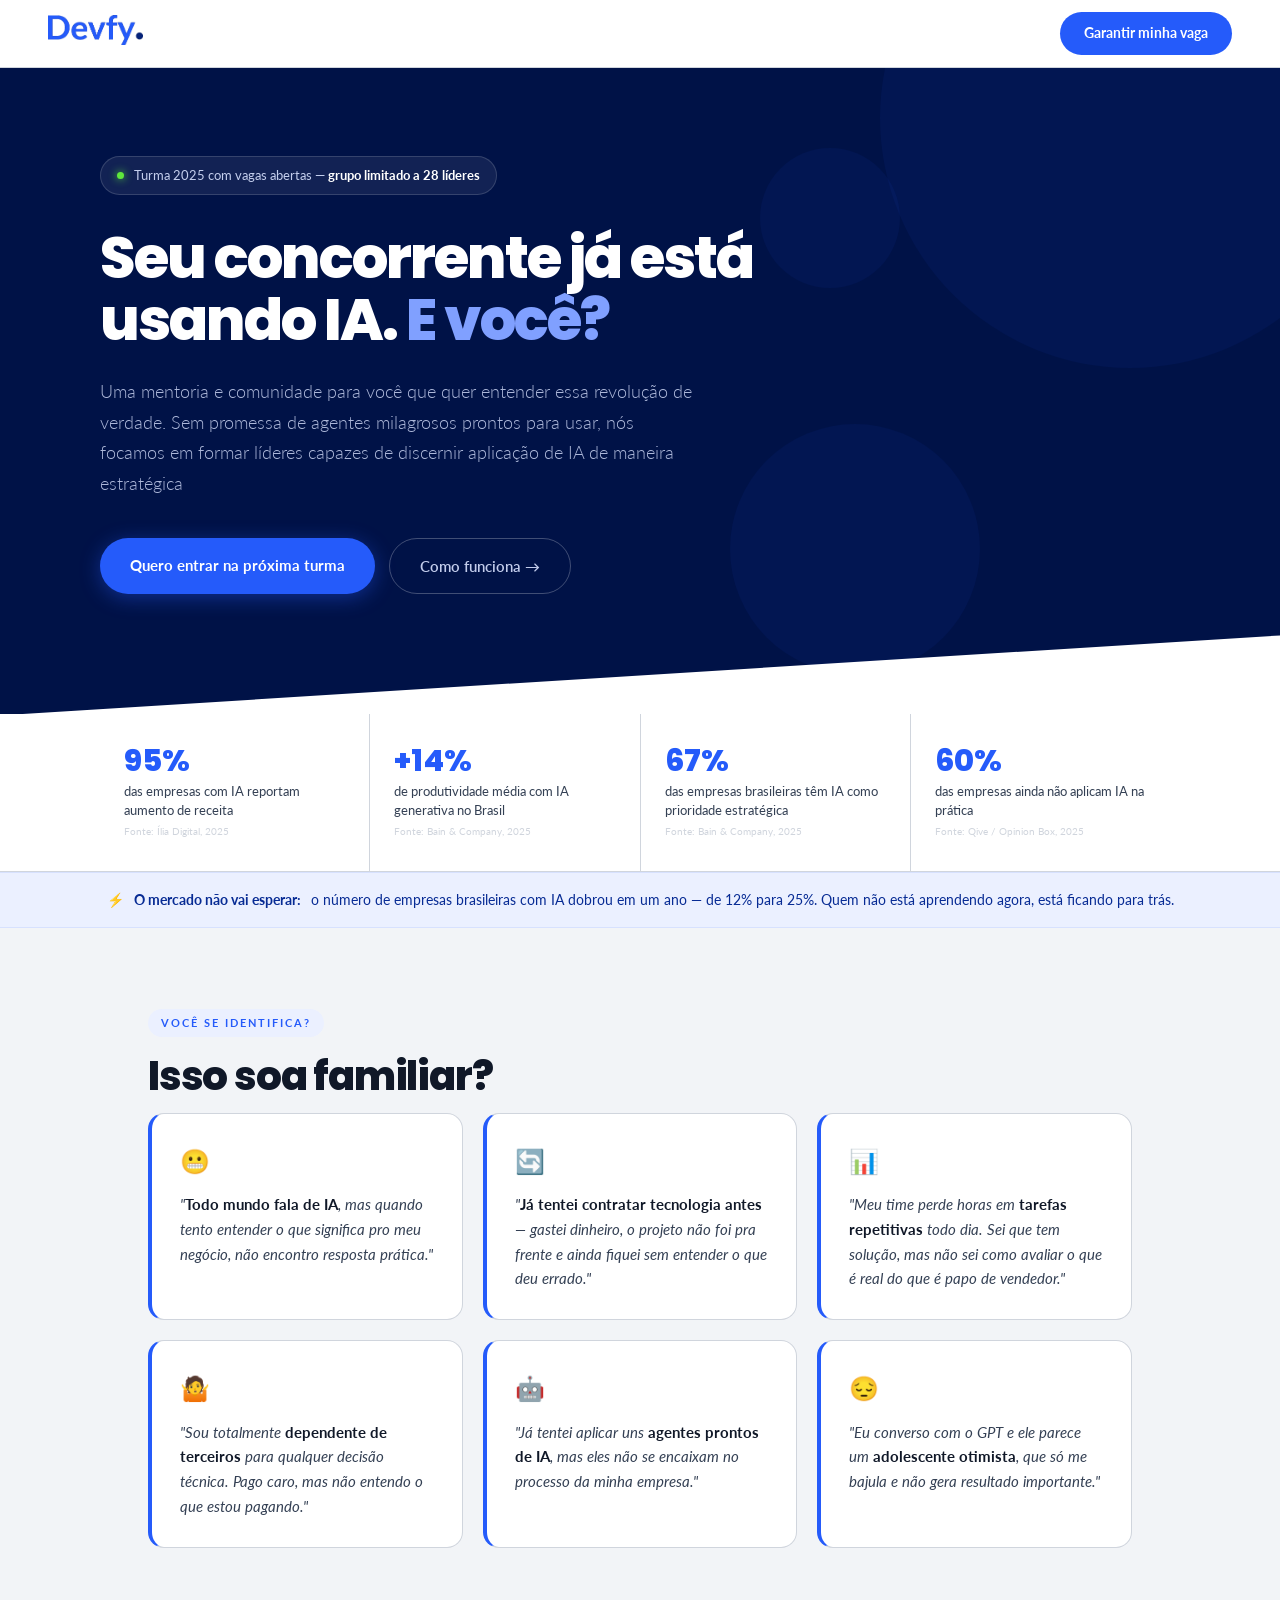
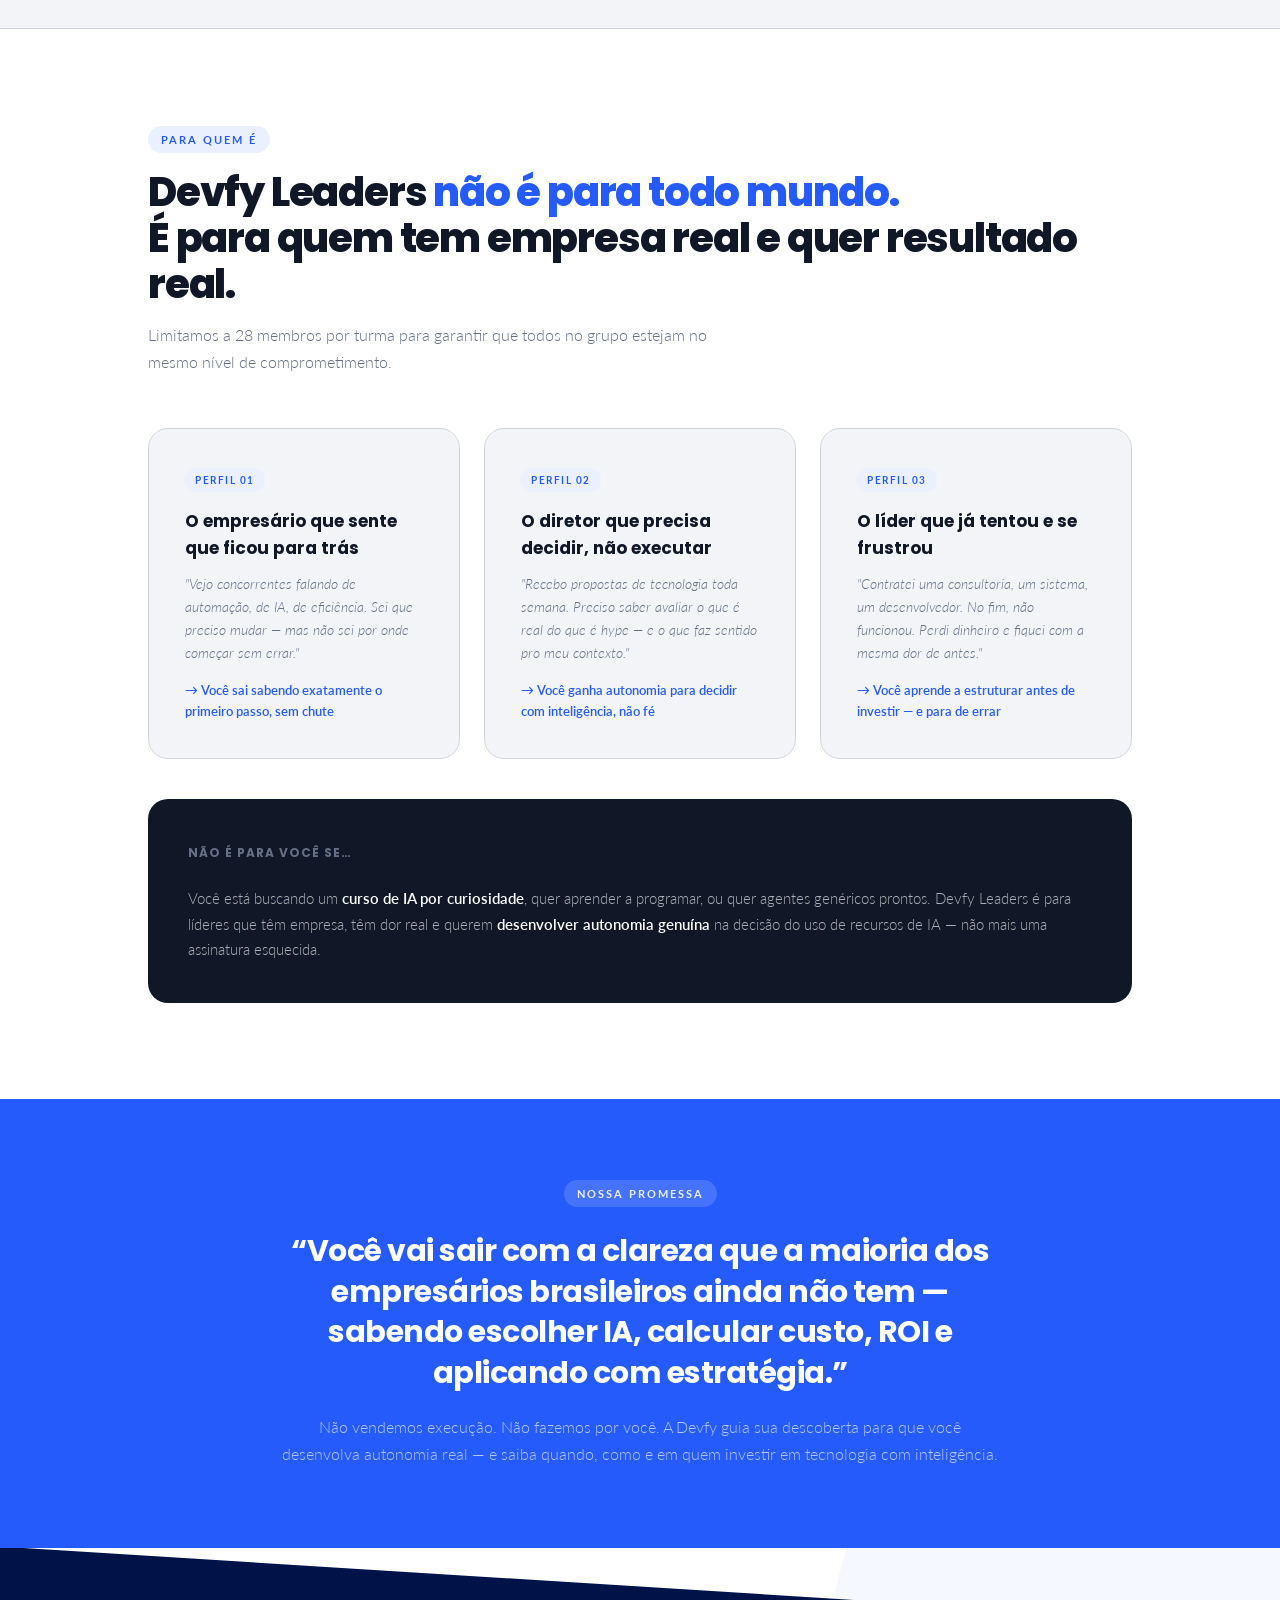
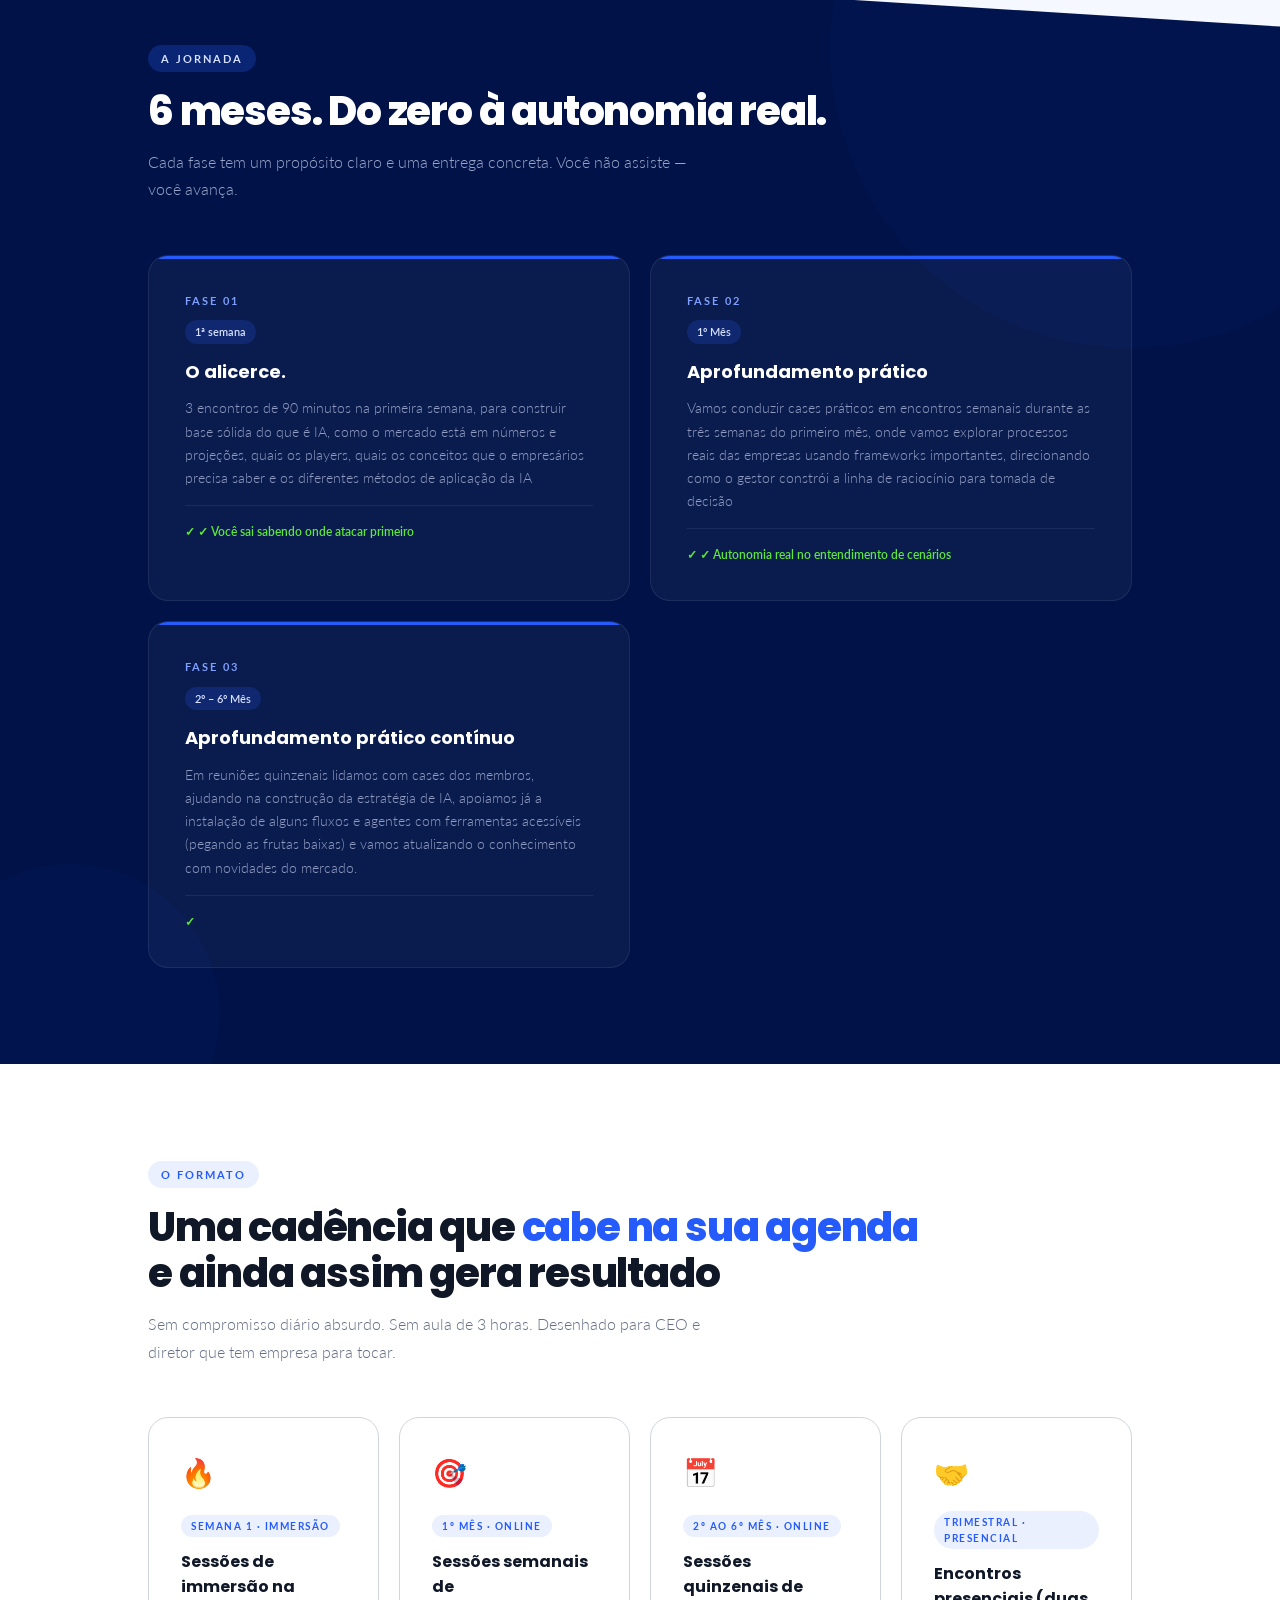
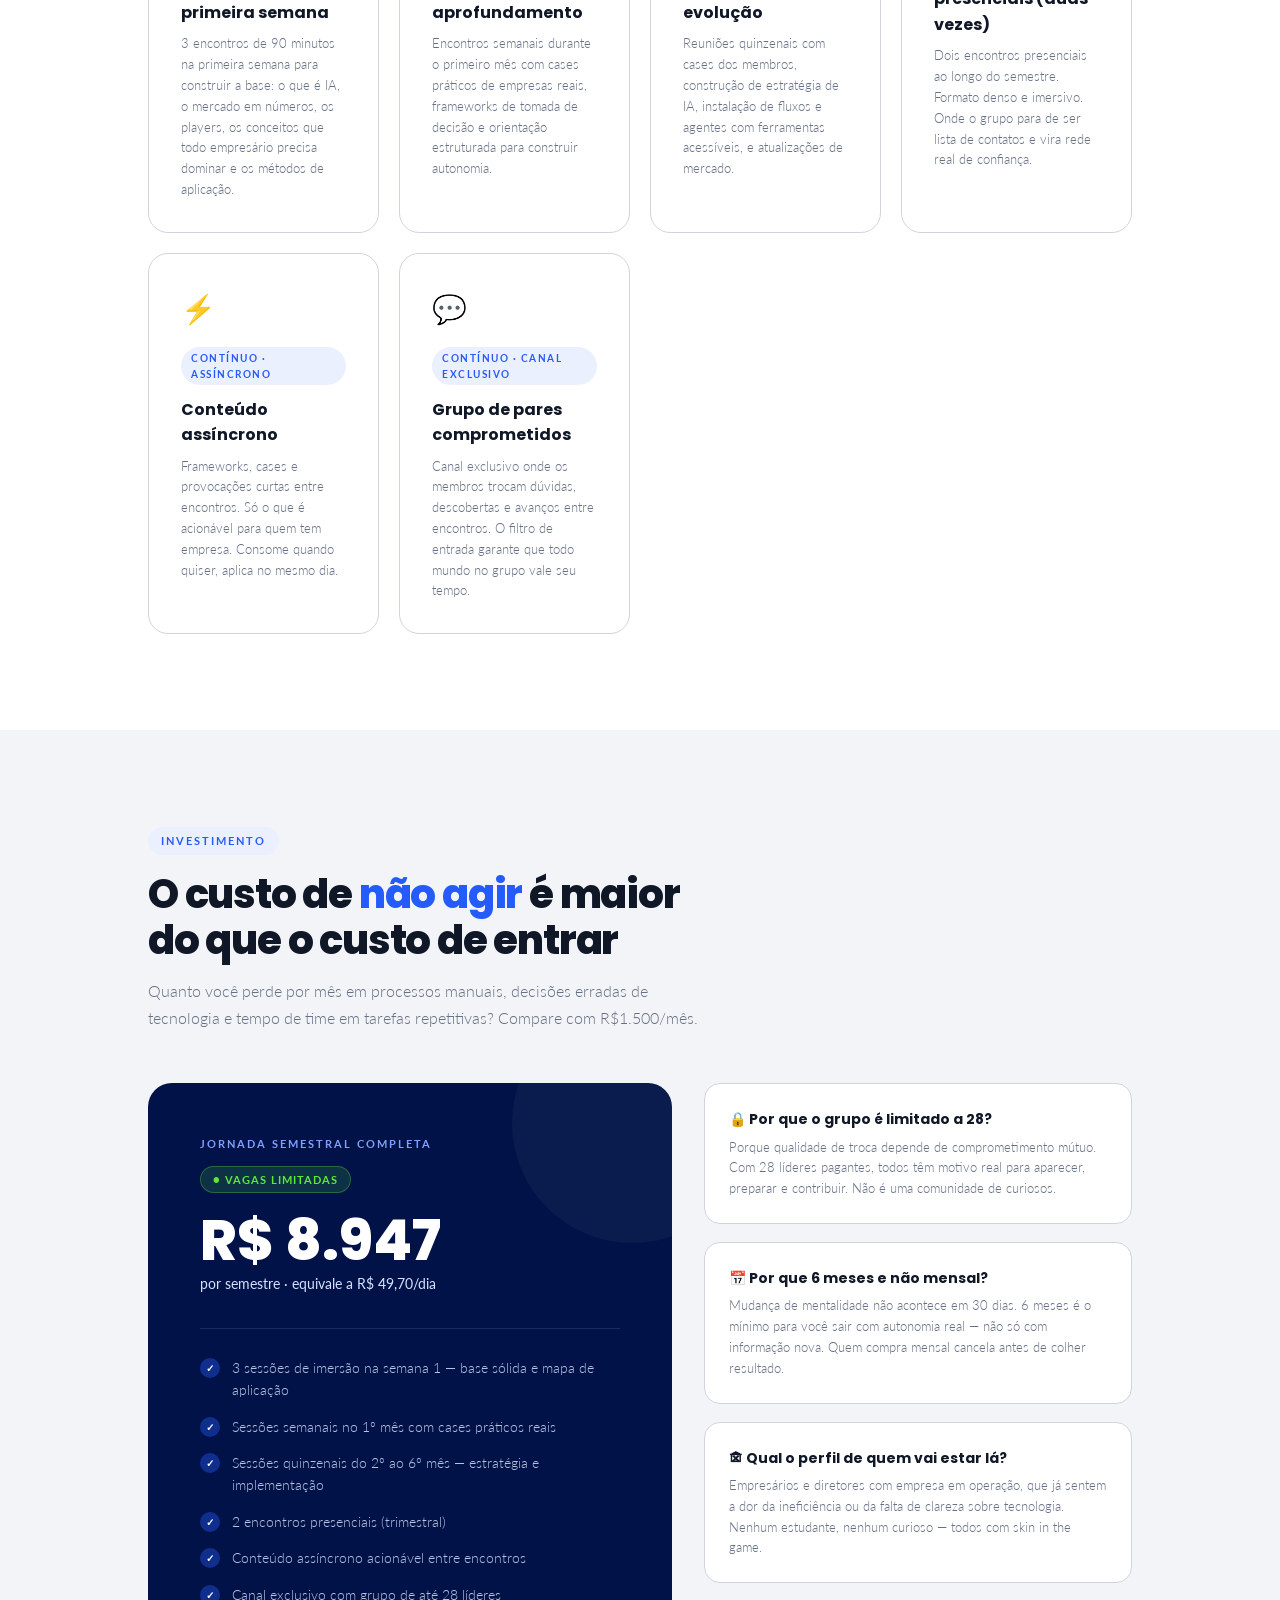
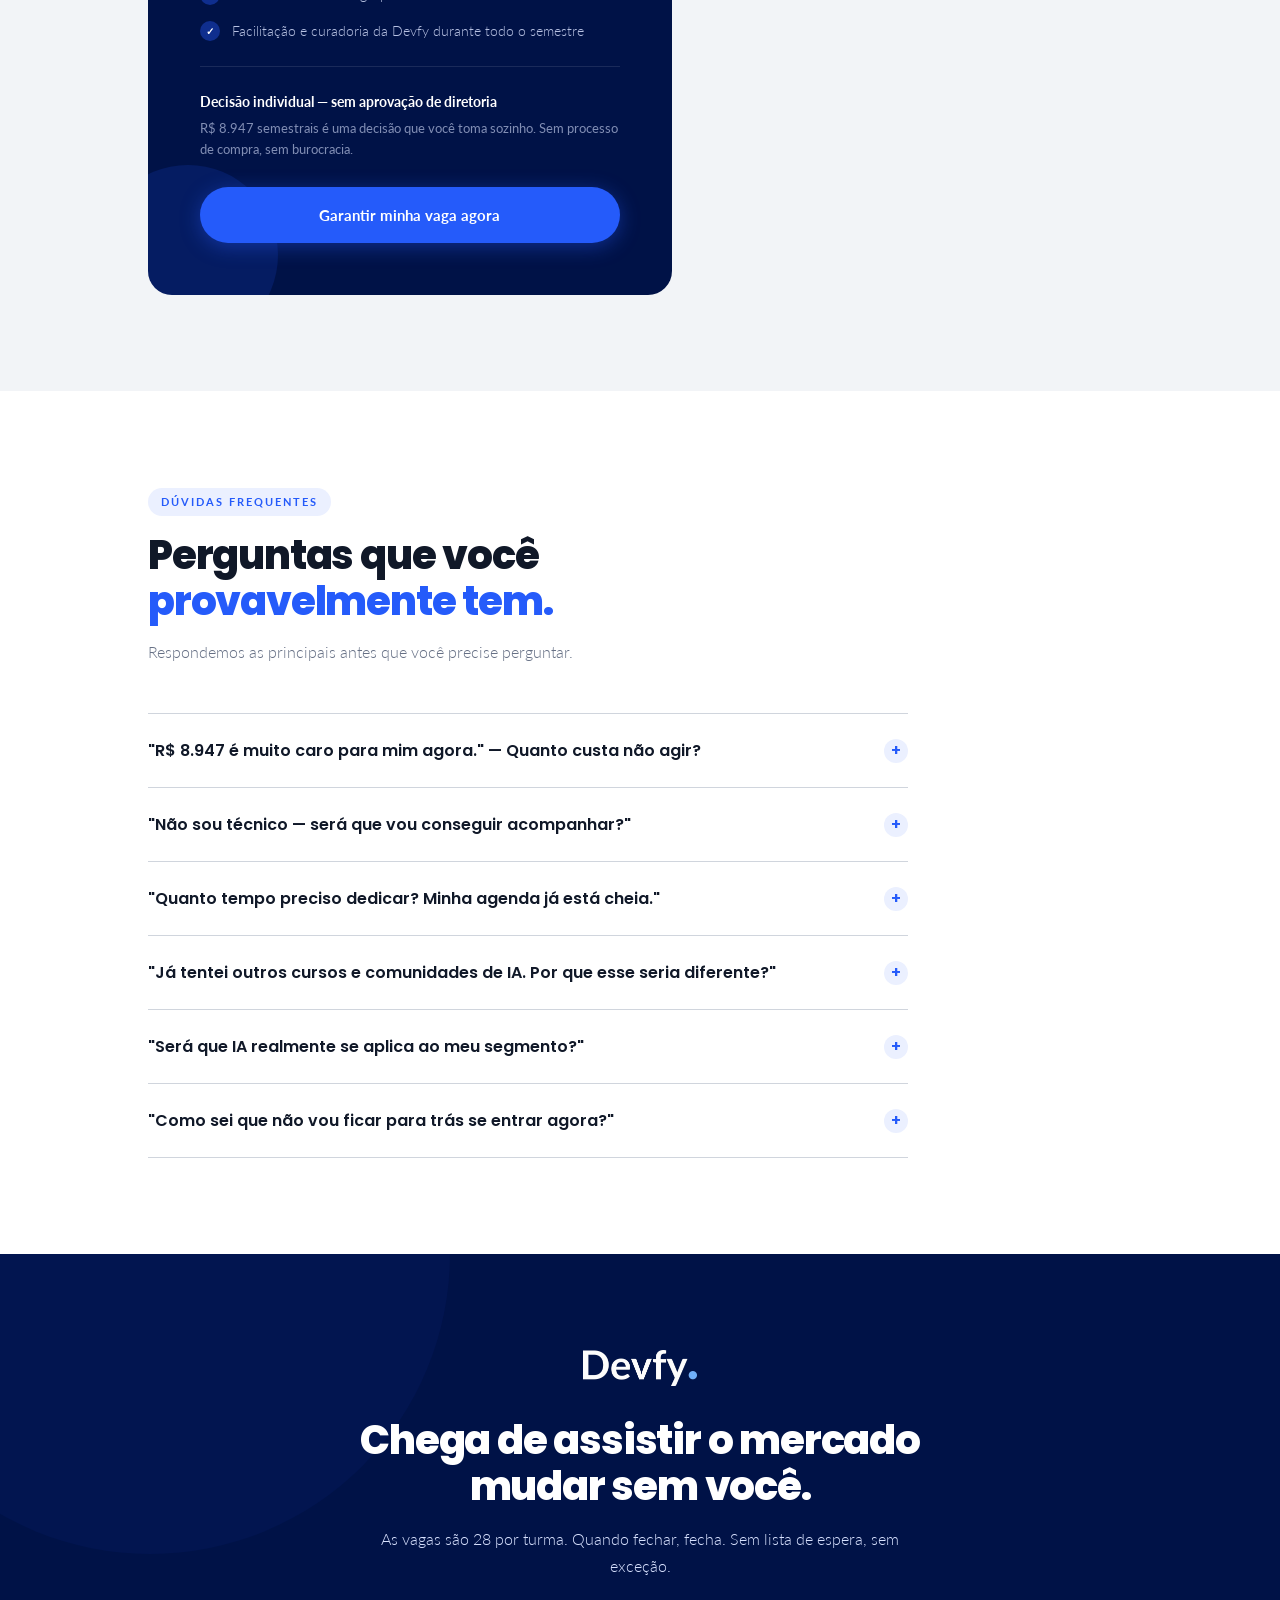
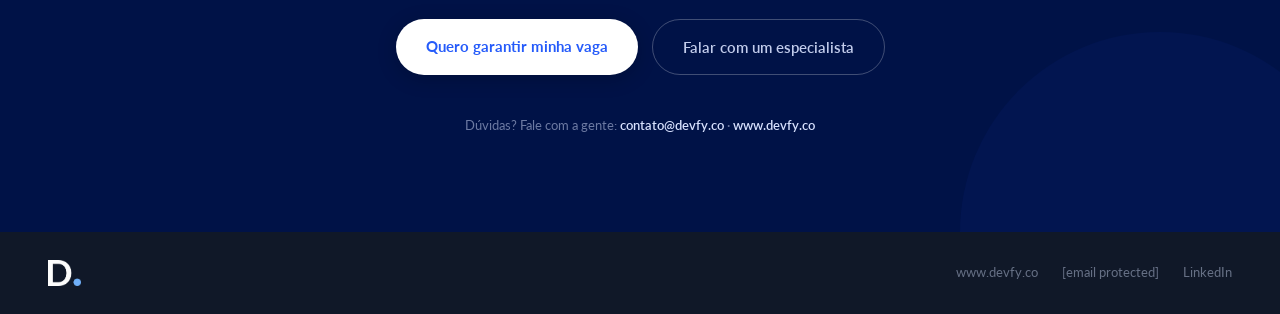
==== commit 646c7ba4: "Ajustes" ====
--- a/index.html
+++ b/index.html
@@ -19,7 +19,7 @@
 <div class="hero-top">
 <div class="hd hd1"></div><div class="hd hd2"></div><div class="hd hd3"></div>
 <div class="hero-inner">
-<div class="hero-alert"><span class="adot"></span><span>Turma 2025 com vagas abertas &mdash; <span class="astrong">grupo limitado a 50 l&iacute;deres</span></span></div>
+<div class="hero-alert"><span class="adot"></span><span>Turma 2025 com vagas abertas &mdash; <span class="astrong">grupo limitado a 28 l&iacute;deres</span></span></div>
 <h1>Seu concorrente j&aacute; est&aacute;<br>usando IA. <em>E voc&ecirc;?</em></h1>
 <p class="hero-sub">Uma mentoria e comunidade para voc&ecirc; que quer entender essa revolu&ccedil;&atilde;o de verdade. Sem promessa de agentes milagrosos prontos para usar, n&oacute;s focamos em formar l&iacute;deres capazes de discernir aplica&ccedil;&atilde;o de IA de maneira estrat&eacute;gica</p>
 <div class="hero-actions">
@@ -48,7 +48,7 @@
 <section class="section"><div class="wrap">
 <span class="slabel">Para quem &eacute;</span>
 <h2>Devfy Leaders <span>n&atilde;o &eacute; para todo mundo.</span><br>&Eacute; para quem tem empresa real e quer resultado real.</h2>
-<p class="ssub">Limitamos a 50 membros por turma para garantir que todos no grupo estejam no mesmo n&iacute;vel de comprometimento.</p>
+<p class="ssub">Limitamos a 28 membros por turma para garantir que todos no grupo estejam no mesmo n&iacute;vel de comprometimento.</p>
 <div class="aud-grid">
 <div class="aud-card"><span class="aud-tag">Perfil 01</span><div class="aud-title">O empres&aacute;rio que sente que ficou para tr&aacute;s</div><div class="aud-scenario">"Vejo concorrentes falando de automa&ccedil;&atilde;o, de IA, de efici&ecirc;ncia. Sei que preciso mudar &mdash; mas n&atilde;o sei por onde come&ccedil;ar sem errar."</div><div class="aud-result">Voc&ecirc; sai sabendo exatamente o primeiro passo, sem chute</div></div>
 <div class="aud-card"><span class="aud-tag">Perfil 02</span><div class="aud-title">O diretor que precisa decidir, n&atilde;o executar</div><div class="aud-scenario">"Recebo propostas de tecnologia toda semana. Preciso saber avaliar o que &eacute; real do que &eacute; hype &mdash; e o que faz sentido pro meu contexto."</div><div class="aud-result">Voc&ecirc; ganha autonomia para decidir com intelig&ecirc;ncia, n&atilde;o f&eacute;</div></div>
@@ -91,21 +91,21 @@
 <div class="invest-card"><div class="inv-d1"></div><div class="inv-d2"></div>
 <div class="inv-label">Jornada semestral completa</div>
 <div class="inv-tag">&#9679; Vagas limitadas</div>
-<div class="inv-price">R$ 9.000</div>
-<div class="inv-period">por semestre &middot; equivale a R$ 1.500/m&ecirc;s</div>
+<div class="inv-price">R$ 8.947</div>
+<div class="inv-period">por semestre &middot; equivale a R$ 49,70/dia</div>
 <hr class="inv-hr">
-<div class="inv-item"><div class="inv-chk">&#10003;</div>3 sess&otilde;es de immers&atilde;o na semana 1 &mdash; base s&oacute;lida e mapa de aplica&ccedil;&atilde;o</div>
+<div class="inv-item"><div class="inv-chk">&#10003;</div>3 sess&otilde;es de imers&atilde;o na semana 1 &mdash; base s&oacute;lida e mapa de aplica&ccedil;&atilde;o</div>
 <div class="inv-item"><div class="inv-chk">&#10003;</div>Sess&otilde;es semanais no 1&ordm; m&ecirc;s com cases pr&aacute;ticos reais</div>
 <div class="inv-item"><div class="inv-chk">&#10003;</div>Sess&otilde;es quinzenais do 2&ordm; ao 6&ordm; m&ecirc;s &mdash; estrat&eacute;gia e implementa&ccedil;&atilde;o</div>
 <div class="inv-item"><div class="inv-chk">&#10003;</div>2 encontros presenciais (trimestral)</div>
 <div class="inv-item"><div class="inv-chk">&#10003;</div>Conte&uacute;do ass&iacute;ncrono acion&aacute;vel entre encontros</div>
-<div class="inv-item"><div class="inv-chk">&#10003;</div>Canal exclusivo com grupo de at&eacute; 50 l&iacute;deres</div>
+<div class="inv-item"><div class="inv-chk">&#10003;</div>Canal exclusivo com grupo de at&eacute; 28 l&iacute;deres</div>
 <div class="inv-item"><div class="inv-chk">&#10003;</div>Facilita&ccedil;&atilde;o e curadoria da Devfy durante todo o semestre</div>
-<div class="inv-anchor"><strong>Decis&atilde;o individual &mdash; sem aprova&ccedil;&atilde;o de diretoria</strong>R$ 9.000 semestrais &eacute; uma decis&atilde;o que voc&ecirc; toma sozinho. Sem processo de compra, sem burocracia.</div>
+<div class="inv-anchor"><strong>Decis&atilde;o individual &mdash; sem aprova&ccedil;&atilde;o de diretoria</strong>R$ 8.947 semestrais &eacute; uma decis&atilde;o que voc&ecirc; toma sozinho. Sem processo de compra, sem burocracia.</div>
 <a href="https://www.asaas.com/c/05th1xivm8i6wlau" class="inv-cta">Garantir minha vaga agora</a>
 </div>
 <div class="inv-details">
-<div class="det-card"><div class="det-title">&#128274; Por que o grupo &eacute; limitado a 50?</div><div class="det-desc">Porque qualidade de troca depende de comprometimento m&uacute;tuo. Com 50 l&iacute;deres pagantes, todos t&ecirc;m motivo real para aparecer, preparar e contribuir. N&atilde;o &eacute; uma comunidade de curiosos.</div></div>
+<div class="det-card"><div class="det-title">&#128274; Por que o grupo &eacute; limitado a 28?</div><div class="det-desc">Porque qualidade de troca depende de comprometimento m&uacute;tuo. Com 28 l&iacute;deres pagantes, todos t&ecirc;m motivo real para aparecer, preparar e contribuir. N&atilde;o &eacute; uma comunidade de curiosos.</div></div>
 <div class="det-card"><div class="det-title">&#128197; Por que 6 meses e n&atilde;o mensal?</div><div class="det-desc">Mudan&ccedil;a de mentalidade n&atilde;o acontece em 30 dias. 6 meses &eacute; o m&iacute;nimo para voc&ecirc; sair com autonomia real &mdash; n&atilde;o s&oacute; com informa&ccedil;&atilde;o nova. Quem compra mensal cancela antes de colher resultado.</div></div>
 
 <div class="det-card"><div class="det-title">&#127962; Qual o perfil de quem vai estar l&aacute;?</div><div class="det-desc">Empres&aacute;rios e diretores com empresa em opera&ccedil;&atilde;o, que j&aacute; sentem a dor da inefici&ecirc;ncia ou da falta de clareza sobre tecnologia. Nenhum estudante, nenhum curioso &mdash; todos com skin in the game.</div></div>
@@ -119,7 +119,7 @@
   <p class="ssub" style="margin-bottom:48px">Respondemos as principais antes que voc&ecirc; precise perguntar.</p>
   <div class="faq-list">
     <div class="faq-item">
-      <button class="faq-q">"R$ 9.000 &eacute; muito caro para mim agora." &mdash; Quanto custa n&atilde;o agir?<span class="faq-icon">+</span></button>
+      <button class="faq-q">"R$ 8.947 &eacute; muito caro para mim agora." &mdash; Quanto custa n&atilde;o agir?<span class="faq-icon">+</span></button>
       <div class="faq-a"><div class="faq-a-inner">Um processo manual que toma 3 horas do seu time por dia custa, em m&eacute;dia, R$ 3.000&ndash;R$ 5.000 por m&ecirc;s em improdutividade. Uma decis&atilde;o errada de tecnologia custa de R$ 20.000 a R$ 100.000. Devfy Leaders custa R$ 1.500/m&ecirc;s e te d&aacute; a clareza para parar de errar. A pergunta real &eacute;: quanto voc&ecirc; j&aacute; perdeu por n&atilde;o saber decidir sobre IA?</div></div>
     </div>
     <div class="faq-item">
@@ -149,7 +149,7 @@
 <section class="cta-section"><div class="cta-d cta-d1"></div><div class="cta-d cta-d2"></div><div class="wrap">
 <div class="cta-logo"><img src="[data-uri]" alt="Devfy"></div>
 <h2>Chega de assistir o mercado mudar sem voc&ecirc;.</h2>
-<p class="ssub">As vagas s&atilde;o 50 por turma. Quando fechar, fecha. Sem lista de espera, sem exce&ccedil;&atilde;o.</p>
+<p class="ssub">As vagas s&atilde;o 28 por turma. Quando fechar, fecha. Sem lista de espera, sem exce&ccedil;&atilde;o.</p>
 <div class="cta-actions">
 <a href="https://www.asaas.com/c/05th1xivm8i6wlau" class="btn-pw">Quero garantir minha vaga</a>
 <a href="https://api.whatsapp.com/send/?phone=%2B5511914633873&amp;text&amp;type=phone_number&amp;app_absent=0" class="btn-g">Falar com um especialista</a>
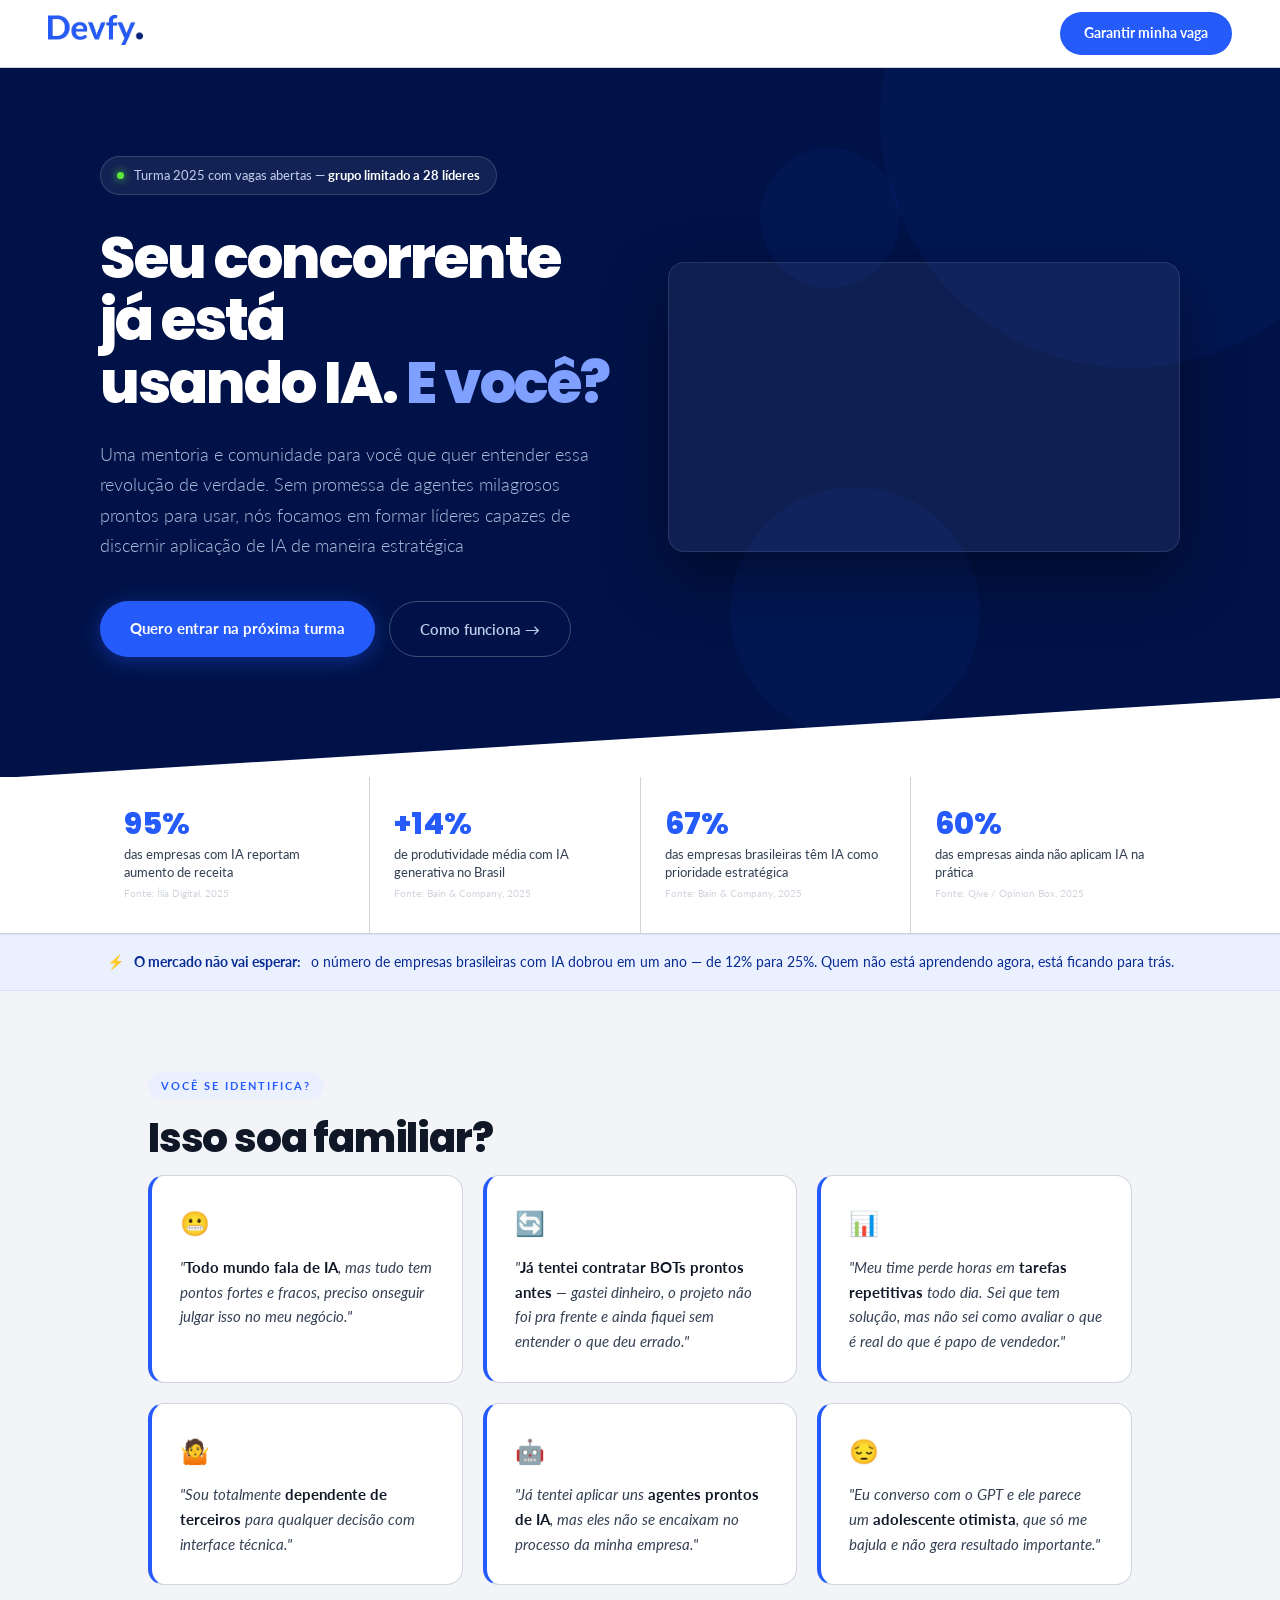
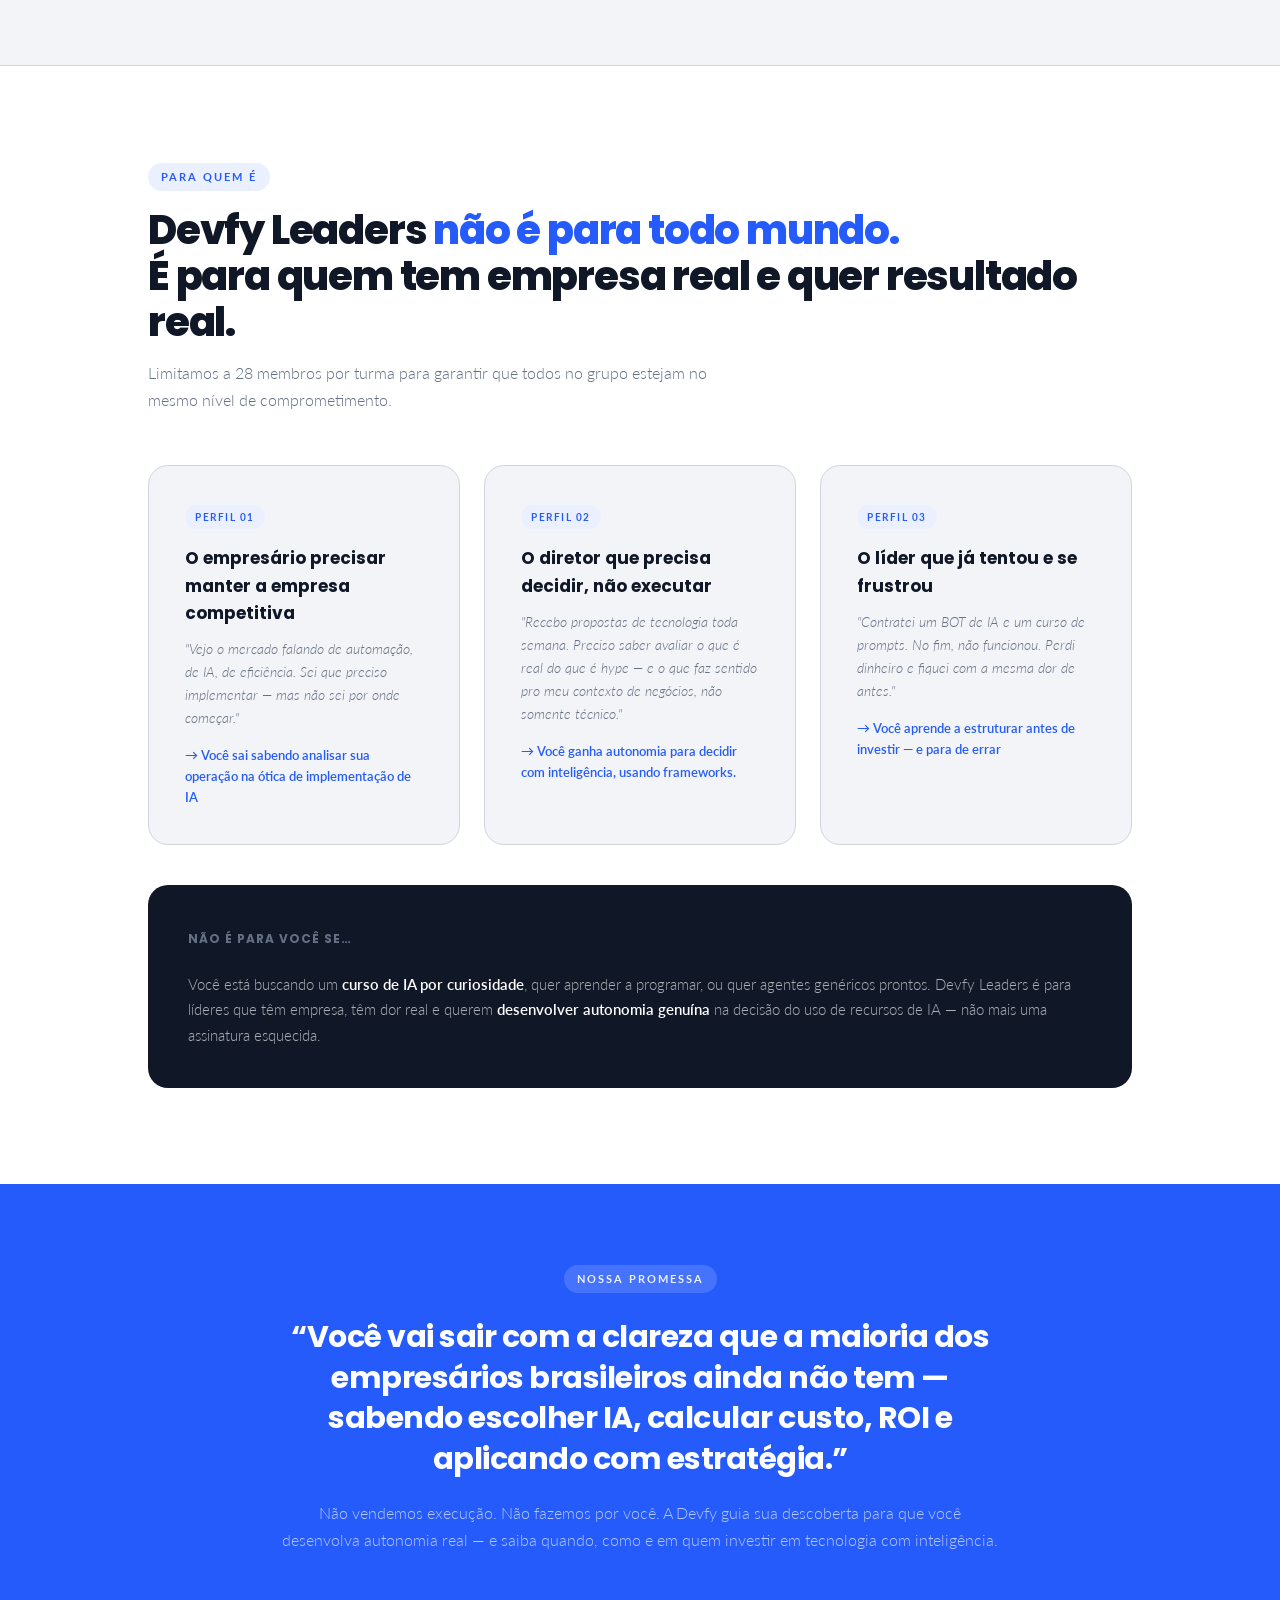
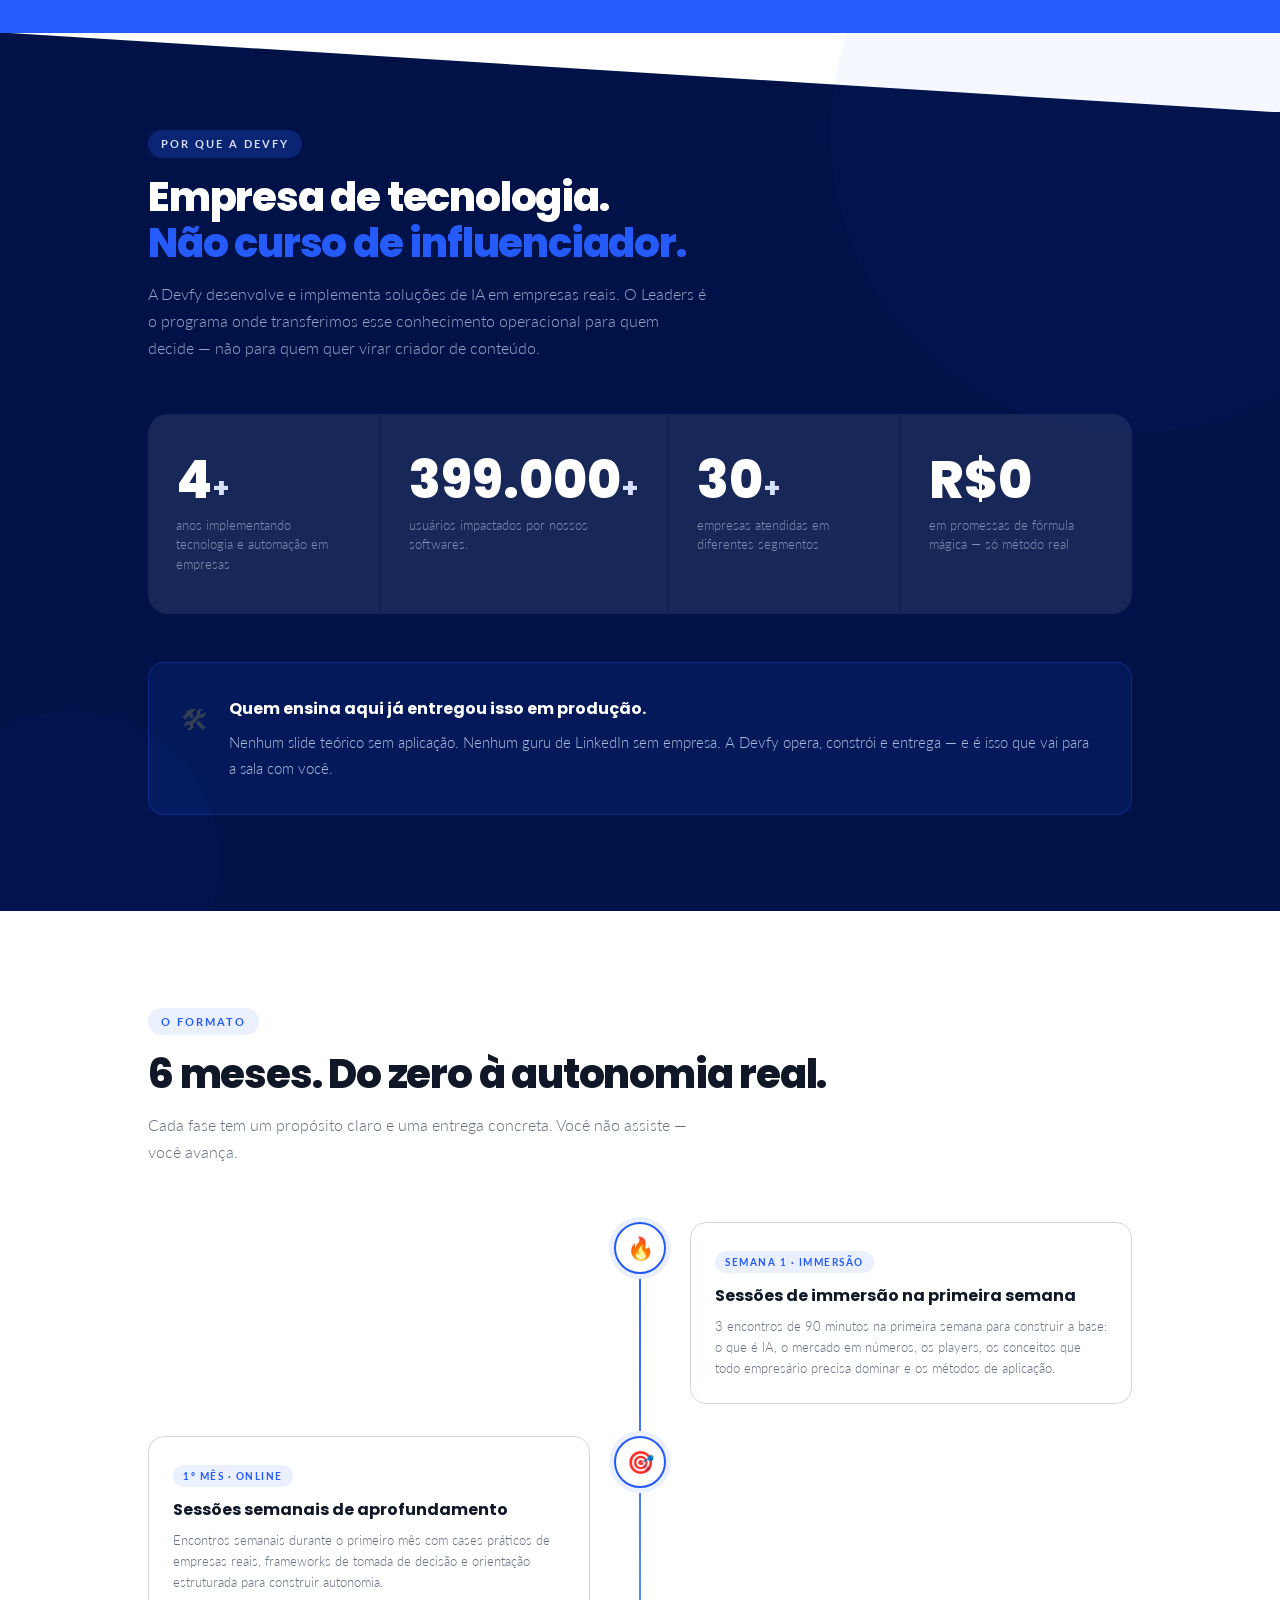
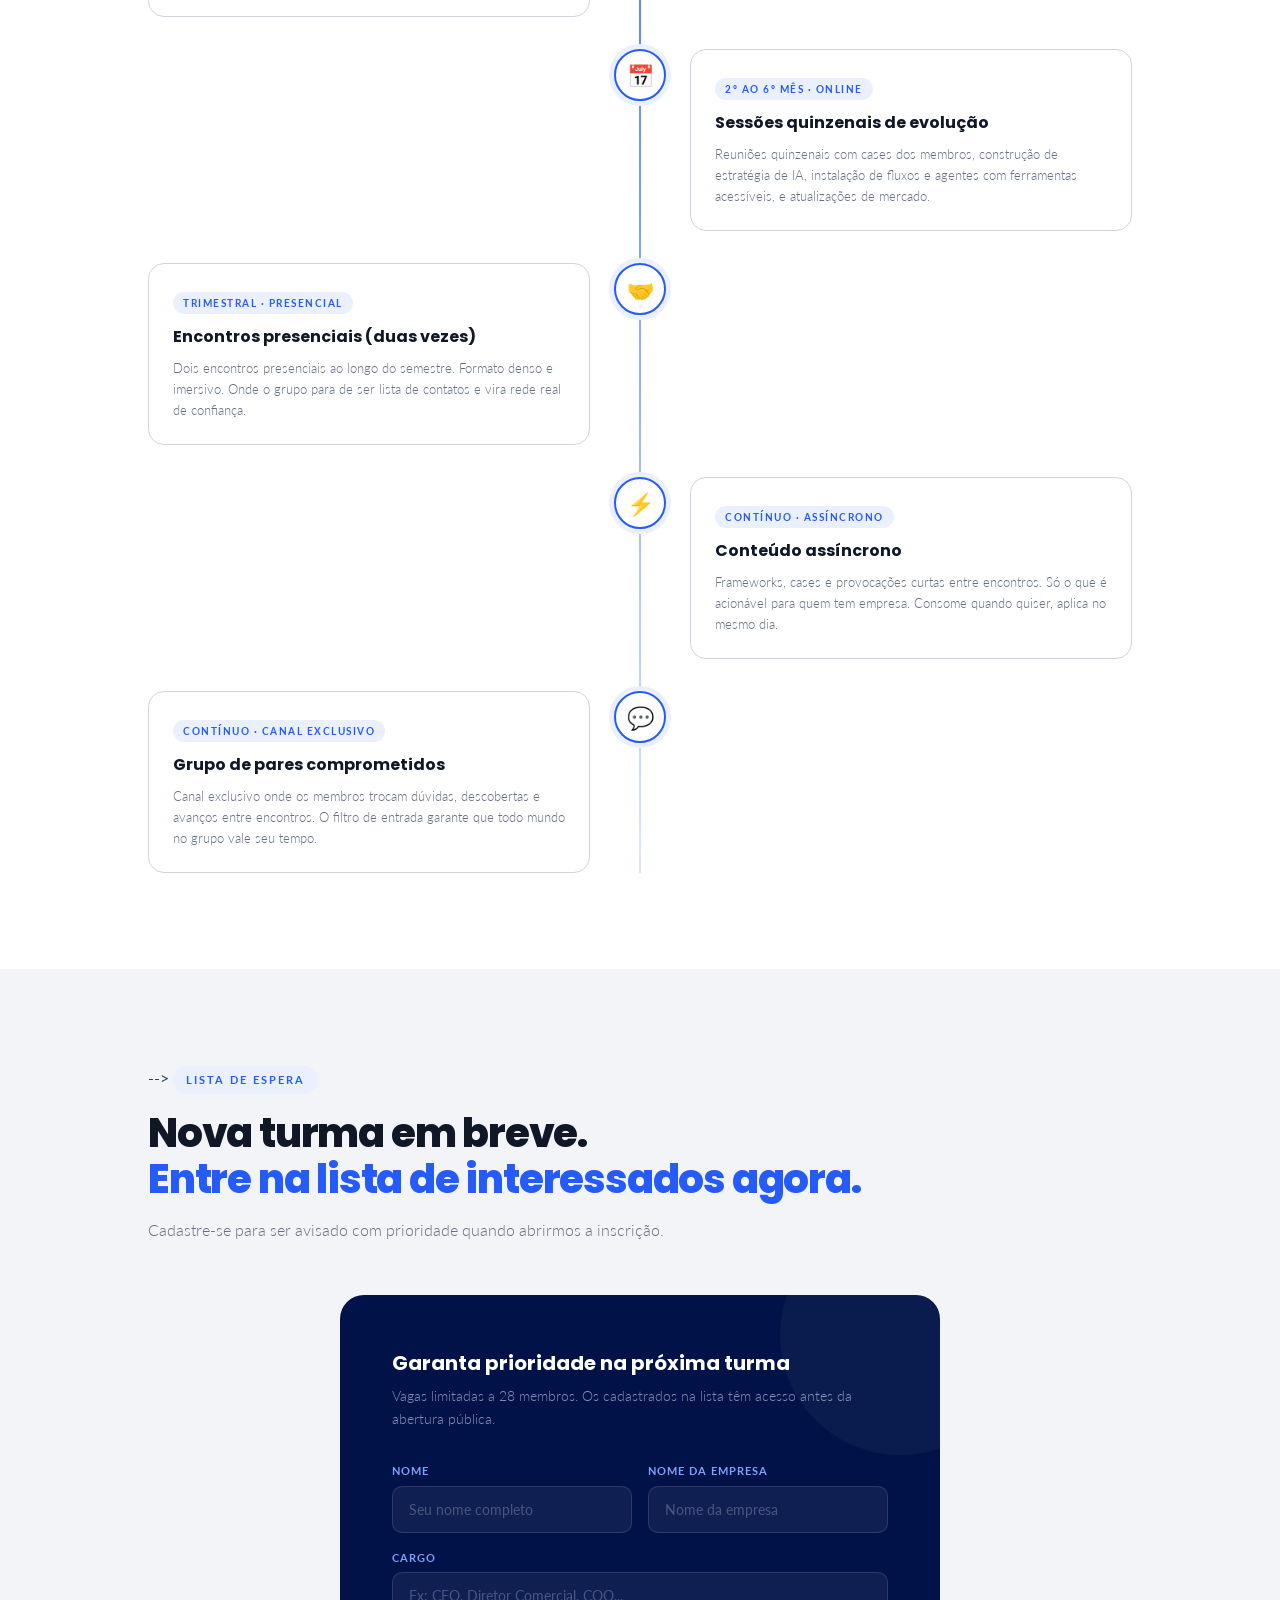
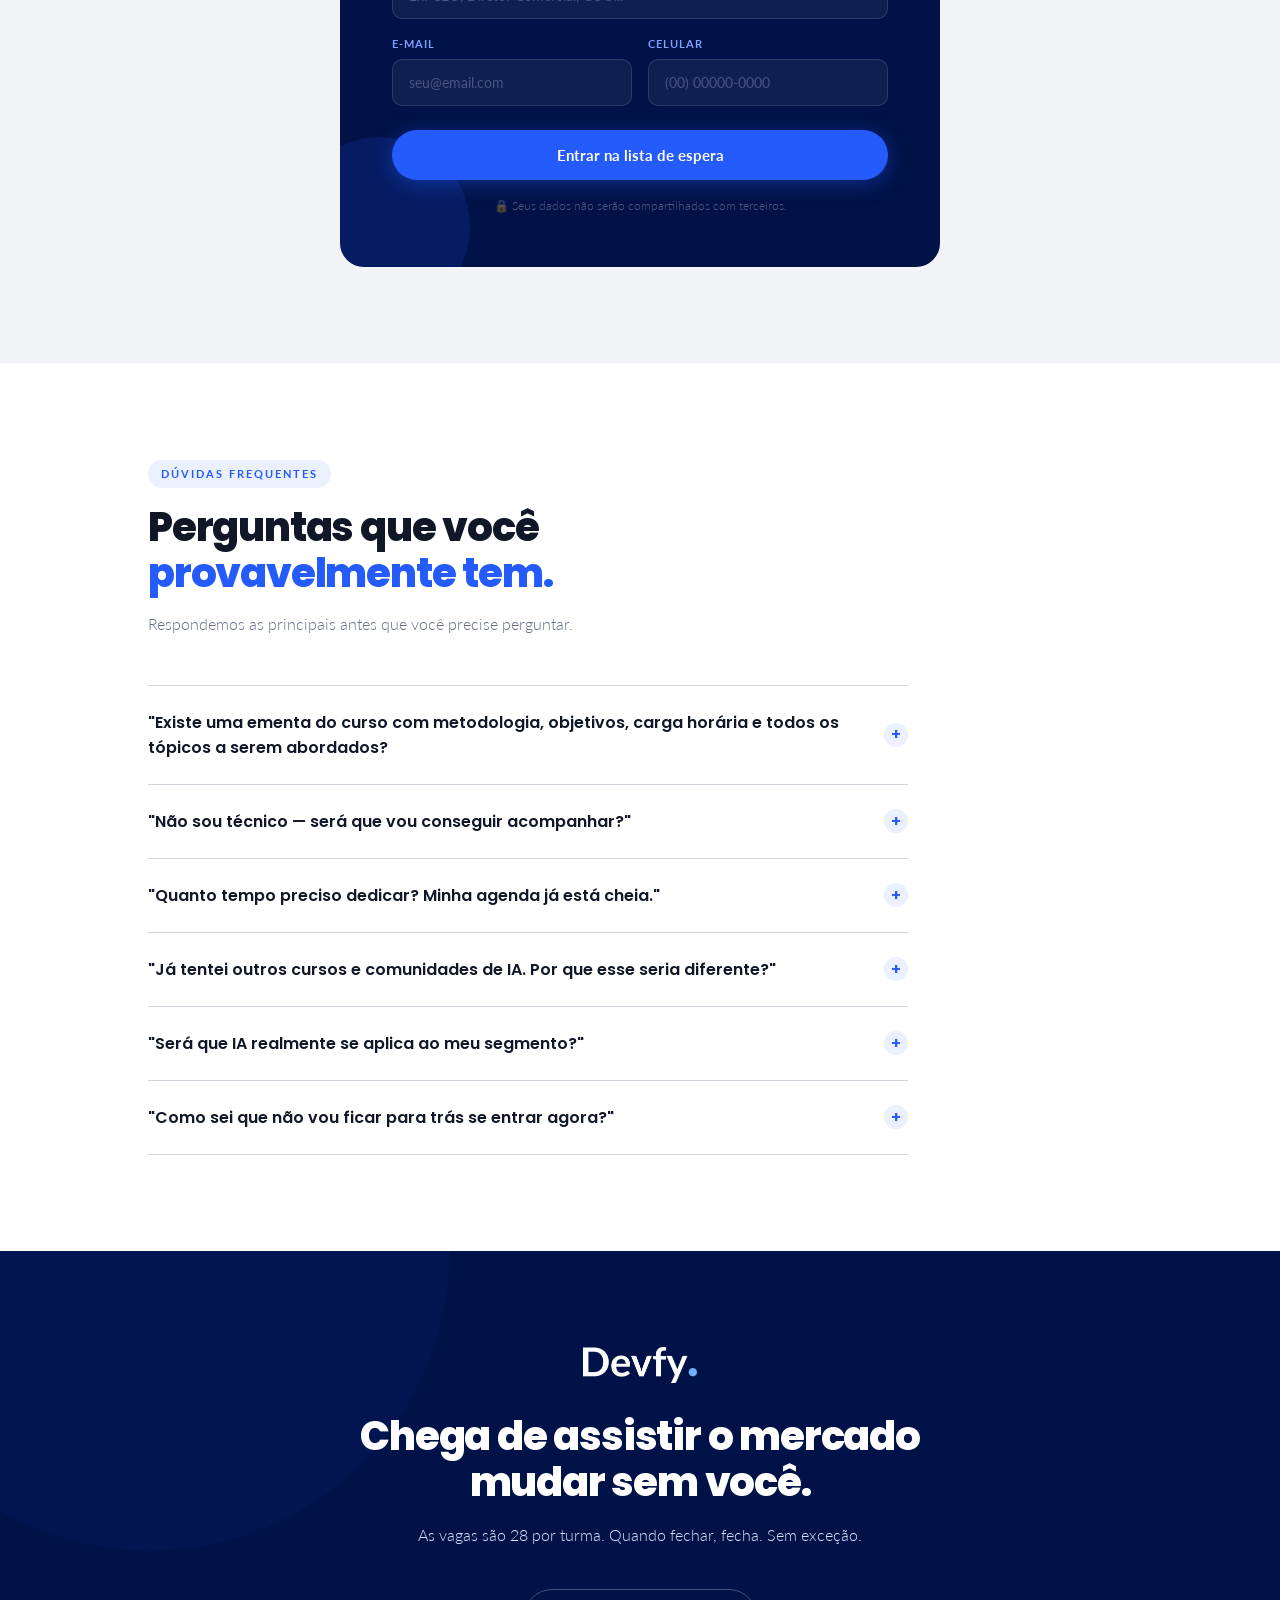
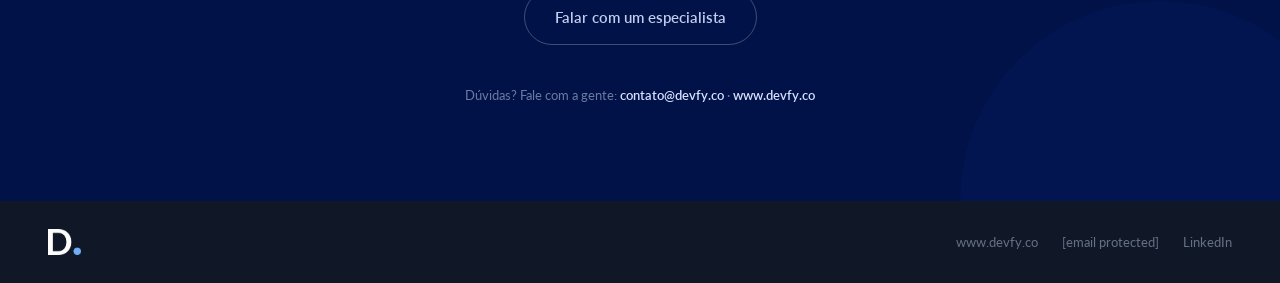
==== commit ceb3c2a4: "Ajustes LP de lançamento" ====
--- a/index.html
+++ b/index.html
@@ -1,6 +1,13 @@
 <!DOCTYPE html>
 <html lang="pt-BR">
 <head>
+  <!-- Google Tag Manager -->
+<script>(function(w,d,s,l,i){w[l]=w[l]||[];w[l].push({'gtm.start':
+new Date().getTime(),event:'gtm.js'});var f=d.getElementsByTagName(s)[0],
+j=d.createElement(s),dl=l!='dataLayer'?'&l='+l:'';j.async=true;j.src=
+'https://www.googletagmanager.com/gtm.js?id='+i+dl;f.parentNode.insertBefore(j,f);
+})(window,document,'script','dataLayer','GTM-NTC7LR67');</script>
+<!-- End Google Tag Manager -->
 <meta charset="UTF-8">
 <meta name="viewport" content="width=device-width, initial-scale=1.0">
 <title>Devfy Leaders</title>
@@ -11,6 +18,10 @@
 
 </head>
 <body>
+  <!-- Google Tag Manager (noscript) -->
+<noscript><iframe src="https://www.googletagmanager.com/ns.html?id=GTM-NTC7LR67"
+height="0" width="0" style="display:none;visibility:hidden"></iframe></noscript>
+<!-- End Google Tag Manager (noscript) -->
 <nav>
 <a href="#" class="nav-logo"><img src="[data-uri]" alt="Devfy"></a>
 <a href="#investimento" class="nav-cta">Garantir minha vaga</a>
@@ -19,13 +30,22 @@
 <div class="hero-top">
 <div class="hd hd1"></div><div class="hd hd2"></div><div class="hd hd3"></div>
 <div class="hero-inner">
+<div class="hero-copy">
 <div class="hero-alert"><span class="adot"></span><span>Turma 2025 com vagas abertas &mdash; <span class="astrong">grupo limitado a 28 l&iacute;deres</span></span></div>
 <h1>Seu concorrente j&aacute; est&aacute;<br>usando IA. <em>E voc&ecirc;?</em></h1>
 <p class="hero-sub">Uma mentoria e comunidade para voc&ecirc; que quer entender essa revolu&ccedil;&atilde;o de verdade. Sem promessa de agentes milagrosos prontos para usar, n&oacute;s focamos em formar l&iacute;deres capazes de discernir aplica&ccedil;&atilde;o de IA de maneira estrat&eacute;gica</p>
 <div class="hero-actions">
 <a href="#investimento" class="btn-p">Quero entrar na pr&oacute;xima turma</a>
 <a href="#como-funciona" class="btn-g">Como funciona &rarr;</a>
-</div></div></div>
+</div>
+</div>
+<div class="hero-video">
+<!-- Substitua VIDEO_ID pelo ID do seu v&iacute;deo do YouTube (parte ap&oacute;s ?v= na URL) -->
+<div class="hero-video-wrap">
+<iframe src="https://www.youtube.com/embed/VIDEO_ID?rel=0&amp;modestbranding=1&amp;color=white" title="Devfy Leaders" frameborder="0" allow="accelerometer; autoplay; clipboard-write; encrypted-media; gyroscope; picture-in-picture" allowfullscreen></iframe>
+</div>
+</div>
+</div></div>
 <div class="stats-bar"><div class="stats-inner">
 <div class="stat"><div class="stat-num">95%</div><div class="stat-label">das empresas com IA reportam aumento de receita</div><div class="stat-source">Fonte: Ília Digital, 2025</div></div>
 <div class="stat"><div class="stat-num">+14%</div><div class="stat-label">de produtividade média com IA generativa no Brasil</div><div class="stat-source">Fonte: Bain & Company, 2025</div></div>
@@ -38,10 +58,10 @@
 <span class="slabel">Voc&ecirc; se identifica?</span>
 <h2>Isso soa familiar?</h2>
 <div class="dor-grid">
-<div class="dor-card"><span class="dor-emoji">&#128556;</span><p class="dor-text">"<strong>Todo mundo fala de IA</strong>, mas quando tento entender o que significa pro meu neg&oacute;cio, n&atilde;o encontro resposta pr&aacute;tica."</p></div>
-<div class="dor-card"><span class="dor-emoji">&#128260;</span><p class="dor-text">"<strong>J&aacute; tentei contratar tecnologia antes</strong> &mdash; gastei dinheiro, o projeto n&atilde;o foi pra frente e ainda fiquei sem entender o que deu errado."</p></div>
+<div class="dor-card"><span class="dor-emoji">&#128556;</span><p class="dor-text">"<strong>Todo mundo fala de IA</strong>, mas tudo tem pontos fortes e fracos,  preciso onseguir julgar isso no meu neg&oacute;cio."</p></div>
+<div class="dor-card"><span class="dor-emoji">&#128260;</span><p class="dor-text">"<strong>J&aacute; tentei contratar BOTs prontos antes</strong> &mdash; gastei dinheiro, o projeto n&atilde;o foi pra frente e ainda fiquei sem entender o que deu errado."</p></div>
 <div class="dor-card"><span class="dor-emoji">&#128202;</span><p class="dor-text">"Meu time perde horas em <strong>tarefas repetitivas</strong> todo dia. Sei que tem solu&ccedil;&atilde;o, mas n&atilde;o sei como avaliar o que &eacute; real do que &eacute; papo de vendedor."</p></div>
-<div class="dor-card"><span class="dor-emoji">&#129335;</span><p class="dor-text">"Sou totalmente <strong>dependente de terceiros</strong> para qualquer decis&atilde;o t&eacute;cnica. Pago caro, mas n&atilde;o entendo o que estou pagando."</p></div>
+<div class="dor-card"><span class="dor-emoji">&#129335;</span><p class="dor-text">"Sou totalmente <strong>dependente de terceiros</strong> para qualquer decis&atilde;o com interface t&eacute;cnica."</p></div>
 <div class="dor-card"><span class="dor-emoji">&#129302;</span><p class="dor-text">"J&aacute; tentei aplicar uns <strong>agentes prontos de IA</strong>, mas eles n&atilde;o se encaixam no processo da minha empresa."</p></div>
 <div class="dor-card"><span class="dor-emoji">&#128532;</span><p class="dor-text">"Eu converso com o GPT e ele parece um <strong>adolescente otimista</strong>, que s&oacute; me bajula e n&atilde;o gera resultado importante."</p></div>
 </div></div></section>
@@ -50,9 +70,9 @@
 <h2>Devfy Leaders <span>n&atilde;o &eacute; para todo mundo.</span><br>&Eacute; para quem tem empresa real e quer resultado real.</h2>
 <p class="ssub">Limitamos a 28 membros por turma para garantir que todos no grupo estejam no mesmo n&iacute;vel de comprometimento.</p>
 <div class="aud-grid">
-<div class="aud-card"><span class="aud-tag">Perfil 01</span><div class="aud-title">O empres&aacute;rio que sente que ficou para tr&aacute;s</div><div class="aud-scenario">"Vejo concorrentes falando de automa&ccedil;&atilde;o, de IA, de efici&ecirc;ncia. Sei que preciso mudar &mdash; mas n&atilde;o sei por onde come&ccedil;ar sem errar."</div><div class="aud-result">Voc&ecirc; sai sabendo exatamente o primeiro passo, sem chute</div></div>
-<div class="aud-card"><span class="aud-tag">Perfil 02</span><div class="aud-title">O diretor que precisa decidir, n&atilde;o executar</div><div class="aud-scenario">"Recebo propostas de tecnologia toda semana. Preciso saber avaliar o que &eacute; real do que &eacute; hype &mdash; e o que faz sentido pro meu contexto."</div><div class="aud-result">Voc&ecirc; ganha autonomia para decidir com intelig&ecirc;ncia, n&atilde;o f&eacute;</div></div>
-<div class="aud-card"><span class="aud-tag">Perfil 03</span><div class="aud-title">O l&iacute;der que j&aacute; tentou e se frustrou</div><div class="aud-scenario">"Contratei uma consultoria, um sistema, um desenvolvedor. No fim, n&atilde;o funcionou. Perdi dinheiro e fiquei com a mesma dor de antes."</div><div class="aud-result">Voc&ecirc; aprende a estruturar antes de investir &mdash; e para de errar</div></div>
+<div class="aud-card"><span class="aud-tag">Perfil 01</span><div class="aud-title">O empres&aacute;rio precisar manter a empresa competitiva</div><div class="aud-scenario">"Vejo o mercado falando de automa&ccedil;&atilde;o, de IA, de efici&ecirc;ncia. Sei que preciso implementar &mdash; mas n&atilde;o sei por onde come&ccedil;ar."</div><div class="aud-result">Voc&ecirc; sai sabendo analisar sua opera&ccedil;&atilde;o na &oacute;tica de implementa&ccedil;&atilde;o de IA</div></div>
+<div class="aud-card"><span class="aud-tag">Perfil 02</span><div class="aud-title">O diretor que precisa decidir, n&atilde;o executar</div><div class="aud-scenario">"Recebo propostas de tecnologia toda semana. Preciso saber avaliar o que &eacute; real do que &eacute; hype &mdash; e o que faz sentido pro meu contexto de neg&oacute;cios, n&atilde;o somente t&eacute;cnico."</div><div class="aud-result">Voc&ecirc; ganha autonomia para decidir com intelig&ecirc;ncia, usando frameworks.</div></div>
+<div class="aud-card"><span class="aud-tag">Perfil 03</span><div class="aud-title">O l&iacute;der que j&aacute; tentou e se frustrou</div><div class="aud-scenario">"Contratei um BOT de IA e um curso de prompts. No fim, n&atilde;o funcionou. Perdi dinheiro e fiquei com a mesma dor de antes."</div><div class="aud-result">Voc&ecirc; aprende a estruturar antes de investir &mdash; e para de errar</div></div>
 </div>
 <div class="excl-box"><div class="excl-label">N&atilde;o &eacute; para voc&ecirc; se&hellip;</div><div class="excl-text">Voc&ecirc; est&aacute; buscando um <strong>curso de IA por curiosidade</strong>, quer aprender a programar, ou quer agentes gen&eacute;ricos prontos. Devfy Leaders &eacute; para l&iacute;deres que t&ecirc;m empresa, t&ecirc;m dor real e querem <strong>desenvolver autonomia genu&iacute;na</strong> na decis&atilde;o do uso de recursos de IA &mdash; n&atilde;o mais uma assinatura esquecida.</div></div>
 </div></section>
@@ -62,31 +82,37 @@
 <p class="psub">N&atilde;o vendemos execu&ccedil;&atilde;o. N&atilde;o fazemos por voc&ecirc;. A Devfy guia sua descoberta para que voc&ecirc; desenvolva autonomia real &mdash; e saiba quando, como e em quem investir em tecnologia com intelig&ecirc;ncia.</p>
 </div></div></div>
 
-<section class="jornada" id="como-funciona"><div class="jd-deco jd-d1"></div><div class="jd-deco jd-d2"></div><div class="wrap">
-<span class="slabel">A jornada</span>
-<h2>6 meses. Do zero &agrave; autonomia real.</h2>
-<p class="ssub">Cada fase tem um prop&oacute;sito claro e uma entrega concreta. Voc&ecirc; n&atilde;o assiste &mdash; voc&ecirc; avan&ccedil;a.</p>
-<div class="fases">
-<div class="fase"><div class="fase-num">Fase 01</div><div class="fase-period">1&ordf; semana</div><div class="fase-title">O alicerce.</div><div class="fase-desc">3 encontros de 90 minutos na primeira semana, para construir base s&oacute;lida do que &eacute; IA, como o mercado est&aacute; em n&uacute;meros e proje&ccedil;&otilde;es, quais os players, quais os conceitos que o empres&aacute;rios precisa saber e os diferentes m&eacute;todos de aplica&ccedil;&atilde;o da IA</div><div class="fase-win">&#10003; Voc&ecirc; sai sabendo onde atacar primeiro</div></div>
-<div class="fase"><div class="fase-num">Fase 02</div><div class="fase-period">1&ordm; M&ecirc;s</div><div class="fase-title">Aprofundamento pr&aacute;tico</div><div class="fase-desc">Vamos conduzir cases pr&aacute;ticos em encontros semanais durante as tr&ecirc;s semanas do primeiro m&ecirc;s, onde vamos explorar processos reais das empresas usando frameworks importantes, direcionando como o gestor constr&oacute;i a linha de racioc&iacute;nio para tomada de decis&atilde;o</div><div class="fase-win">&#10003; Autonomia real no entendimento de cen&aacute;rios</div></div>
-<div class="fase"><div class="fase-num">Fase 03</div><div class="fase-period">2&ordm; &ndash; 6&ordm; M&ecirc;s</div><div class="fase-title">Aprofundamento pr&aacute;tico cont&iacute;nuo</div><div class="fase-desc">Em reuni&otilde;es quinzenais lidamos com cases dos membros, ajudando na constru&ccedil;&atilde;o da estrat&eacute;gia de IA, apoiamos j&aacute; a instala&ccedil;&atilde;o de alguns fluxos e agentes com ferramentas acess&iacute;veis (pegando as frutas baixas) e vamos atualizando o conhecimento com novidades do mercado.</div><div class="fase-win"></div></div>
-</div></div></section>
+<section class="autd-section" id="como-funciona"><div class="autd-deco autd-d1"></div><div class="autd-deco autd-d2"></div><div class="wrap">
+<span class="slabel">Por que a Devfy</span>
+<h2>Empresa de tecnologia.<br><span>N&atilde;o curso de influenciador.</span></h2>
+<p class="ssub autd-sub">A Devfy desenvolve e implementa solu&ccedil;&otilde;es de IA em empresas reais. O Leaders &eacute; o programa onde transferimos esse conhecimento operacional para quem decide &mdash; n&atilde;o para quem quer virar criador de conte&uacute;do.</p>
+<div class="autd-stats">
+<div class="autd-stat"><div class="autd-num">4<span>+</span></div><div class="autd-desc">anos implementando tecnologia e automa&ccedil;&atilde;o em empresas</div></div>
+<div class="autd-stat"><div class="autd-num">399.000<span>+</span></div><div class="autd-desc">usu&aacute;rios impactados por nossos softwares.</div></div>
+<div class="autd-stat"><div class="autd-num">30<span>+</span></div><div class="autd-desc">empresas atendidas em diferentes segmentos</div></div>
+<div class="autd-stat"><div class="autd-num">R$0</div><div class="autd-desc">em promessas de f&oacute;rmula m&aacute;gica &mdash; s&oacute; m&eacute;todo real</div></div>
+</div>
+<div class="autd-manifesto"><div class="autd-micon">&#128736;</div><div class="autd-mtext"><strong>Quem ensina aqui j&aacute; entregou isso em produ&ccedil;&atilde;o.</strong>Nenhum slide te&oacute;rico sem aplica&ccedil;&atilde;o. Nenhum guru de LinkedIn sem empresa. A Devfy opera, constr&oacute;i e entrega &mdash; e &eacute; isso que vai para a sala com voc&ecirc;.</div></div>
+</div></section>
 <section class="section"><div class="wrap">
 <span class="slabel">O formato</span>
-<h2>Uma cad&ecirc;ncia que <span>cabe na sua agenda</span><br>e ainda assim gera resultado</h2>
-<p class="ssub">Sem compromisso di&aacute;rio absurdo. Sem aula de 3 horas. Desenhado para CEO e diretor que tem empresa para tocar.</p>
-<div class="rit-grid">
-<div class="rit-card"><span class="rit-icon">&#128293;</span><span class="rit-freq">Semana 1 &middot; Immers&atilde;o</span><div class="rit-title">Sess&otilde;es de immers&atilde;o na primeira semana</div><div class="rit-desc">3 encontros de 90 minutos na primeira semana para construir a base: o que &eacute; IA, o mercado em n&uacute;meros, os players, os conceitos que todo empres&aacute;rio precisa dominar e os m&eacute;todos de aplica&ccedil;&atilde;o.</div></div>
-<div class="rit-card"><span class="rit-icon">&#127919;</span><span class="rit-freq">1&ordm; M&ecirc;s &middot; Online</span><div class="rit-title">Sess&otilde;es semanais de aprofundamento</div><div class="rit-desc">Encontros semanais durante o primeiro m&ecirc;s com cases pr&aacute;ticos de empresas reais, frameworks de tomada de decis&atilde;o e orienta&ccedil;&atilde;o estruturada para construir autonomia.</div></div>
-<div class="rit-card"><span class="rit-icon">&#128197;</span><span class="rit-freq">2&ordm; ao 6&ordm; M&ecirc;s &middot; Online</span><div class="rit-title">Sess&otilde;es quinzenais de evolu&ccedil;&atilde;o</div><div class="rit-desc">Reuni&otilde;es quinzenais com cases dos membros, constru&ccedil;&atilde;o de estrat&eacute;gia de IA, instala&ccedil;&atilde;o de fluxos e agentes com ferramentas acess&iacute;veis, e atualiza&ccedil;&otilde;es de mercado.</div></div>
-<div class="rit-card"><span class="rit-icon">&#129309;</span><span class="rit-freq">Trimestral &middot; Presencial</span><div class="rit-title">Encontros presenciais (duas vezes)</div><div class="rit-desc">Dois encontros presenciais ao longo do semestre. Formato denso e imersivo. Onde o grupo para de ser lista de contatos e vira rede real de confian&ccedil;a.</div></div>
-<div class="rit-card"><span class="rit-icon">&#9889;</span><span class="rit-freq">Cont&iacute;nuo &middot; Ass&iacute;ncrono</span><div class="rit-title">Conte&uacute;do ass&iacute;ncrono</div><div class="rit-desc">Frameworks, cases e provoca&ccedil;&otilde;es curtas entre encontros. S&oacute; o que &eacute; acion&aacute;vel para quem tem empresa. Consome quando quiser, aplica no mesmo dia.</div></div>
-<div class="rit-card"><span class="rit-icon">&#128172;</span><span class="rit-freq">Cont&iacute;nuo &middot; Canal exclusivo</span><div class="rit-title">Grupo de pares comprometidos</div><div class="rit-desc">Canal exclusivo onde os membros trocam d&uacute;vidas, descobertas e avan&ccedil;os entre encontros. O filtro de entrada garante que todo mundo no grupo vale seu tempo.</div></div>
+<h2>6 meses. Do zero &agrave; autonomia real.</h2>
+<p class="ssub">Cada fase tem um prop&oacute;sito claro e uma entrega concreta. Voc&ecirc; n&atilde;o assiste — voc&ecirc; avança.</p>
+<div class="fmt-timeline">
+<div class="fmt-item"><div class="fmt-dot">&#128293;</div><div class="fmt-body"><span class="fmt-freq">Semana 1 &middot; Immers&atilde;o</span><div class="fmt-title">Sess&otilde;es de immers&atilde;o na primeira semana</div><div class="fmt-desc">3 encontros de 90 minutos na primeira semana para construir a base: o que &eacute; IA, o mercado em n&uacute;meros, os players, os conceitos que todo empres&aacute;rio precisa dominar e os m&eacute;todos de aplica&ccedil;&atilde;o.</div></div></div>
+<div class="fmt-item"><div class="fmt-dot">&#127919;</div><div class="fmt-body"><span class="fmt-freq">1&ordm; M&ecirc;s &middot; Online</span><div class="fmt-title">Sess&otilde;es semanais de aprofundamento</div><div class="fmt-desc">Encontros semanais durante o primeiro m&ecirc;s com cases pr&aacute;ticos de empresas reais, frameworks de tomada de decis&atilde;o e orienta&ccedil;&atilde;o estruturada para construir autonomia.</div></div></div>
+<div class="fmt-item"><div class="fmt-dot">&#128197;</div><div class="fmt-body"><span class="fmt-freq">2&ordm; ao 6&ordm; M&ecirc;s &middot; Online</span><div class="fmt-title">Sess&otilde;es quinzenais de evolu&ccedil;&atilde;o</div><div class="fmt-desc">Reuni&otilde;es quinzenais com cases dos membros, constru&ccedil;&atilde;o de estrat&eacute;gia de IA, instala&ccedil;&atilde;o de fluxos e agentes com ferramentas acess&iacute;veis, e atualiza&ccedil;&otilde;es de mercado.</div></div></div>
+<div class="fmt-item"><div class="fmt-dot">&#129309;</div><div class="fmt-body"><span class="fmt-freq">Trimestral &middot; Presencial</span><div class="fmt-title">Encontros presenciais (duas vezes)</div><div class="fmt-desc">Dois encontros presenciais ao longo do semestre. Formato denso e imersivo. Onde o grupo para de ser lista de contatos e vira rede real de confian&ccedil;a.</div></div></div>
+<div class="fmt-item"><div class="fmt-dot">&#9889;</div><div class="fmt-body"><span class="fmt-freq">Cont&iacute;nuo &middot; Ass&iacute;ncrono</span><div class="fmt-title">Conte&uacute;do ass&iacute;ncrono</div><div class="fmt-desc">Frameworks, cases e provoca&ccedil;&otilde;es curtas entre encontros. S&oacute; o que &eacute; acion&aacute;vel para quem tem empresa. Consome quando quiser, aplica no mesmo dia.</div></div></div>
+<div class="fmt-item"><div class="fmt-dot">&#128172;</div><div class="fmt-body"><span class="fmt-freq">Cont&iacute;nuo &middot; Canal exclusivo</span><div class="fmt-title">Grupo de pares comprometidos</div><div class="fmt-desc">Canal exclusivo onde os membros trocam d&uacute;vidas, descobertas e avan&ccedil;os entre encontros. O filtro de entrada garante que todo mundo no grupo vale seu tempo.</div></div></div>
 </div></div></section>
 <section class="invest-section" id="investimento"><div class="wrap">
+
+<!-- ======[ VAGAS ABERTAS: INATIVO ]======
+     Para ativar a lista de espera: envolva este bloco em comentario e descomente o bloco abaixo 
 <span class="slabel">Investimento</span>
 <h2>O custo de <span>n&atilde;o agir</span> &eacute; maior<br>do que o custo de entrar</h2>
-<p class="ssub">Quanto voc&ecirc; perde por m&ecirc;s em processos manuais, decis&otilde;es erradas de tecnologia e tempo de time em tarefas repetitivas? Compare com R$1.500/m&ecirc;s.</p>
+<p class="ssub">Quanto voc&ecirc; perde por m&ecirc;s em processos manuais, decis&otilde;es erradas de tecnologia e tempo de time em tarefas repetitivas?</p>
 <div class="invest-wrap">
 <div class="invest-card"><div class="inv-d1"></div><div class="inv-d2"></div>
 <div class="inv-label">Jornada semestral completa</div>
@@ -107,9 +133,37 @@
 <div class="inv-details">
 <div class="det-card"><div class="det-title">&#128274; Por que o grupo &eacute; limitado a 28?</div><div class="det-desc">Porque qualidade de troca depende de comprometimento m&uacute;tuo. Com 28 l&iacute;deres pagantes, todos t&ecirc;m motivo real para aparecer, preparar e contribuir. N&atilde;o &eacute; uma comunidade de curiosos.</div></div>
 <div class="det-card"><div class="det-title">&#128197; Por que 6 meses e n&atilde;o mensal?</div><div class="det-desc">Mudan&ccedil;a de mentalidade n&atilde;o acontece em 30 dias. 6 meses &eacute; o m&iacute;nimo para voc&ecirc; sair com autonomia real &mdash; n&atilde;o s&oacute; com informa&ccedil;&atilde;o nova. Quem compra mensal cancela antes de colher resultado.</div></div>
-
 <div class="det-card"><div class="det-title">&#127962; Qual o perfil de quem vai estar l&aacute;?</div><div class="det-desc">Empres&aacute;rios e diretores com empresa em opera&ccedil;&atilde;o, que j&aacute; sentem a dor da inefici&ecirc;ncia ou da falta de clareza sobre tecnologia. Nenhum estudante, nenhum curioso &mdash; todos com skin in the game.</div></div>
-</div></div></div></section>
+</div></div>
+<!-- ======[ /VAGAS ABERTAS ]====== --> -->
+
+<!-- ======[ LISTA DE ESPERA: ATIVO ]======
+     Para ativar: remova esta linha e a linha de fechamento abaixo (busque por /LISTA DE ESPERA) -->
+<span class="slabel">Lista de espera</span>
+<h2>Nova turma em breve.<br><span>Entre na lista de interessados agora.</span></h2>
+<p class="ssub">Cadastre-se para ser avisado com prioridade quando abrirmos a inscri&ccedil;&atilde;o.</p>
+<div class="inv-waitlist">
+<div class="inv-wl-card"><div class="inv-d1"></div><div class="inv-d2"></div>
+<div class="inv-wl-title">Garanta prioridade na pr&oacute;xima turma</div>
+<div class="inv-wl-sub">Vagas limitadas a 28 membros. Os cadastrados na lista t&ecirc;m acesso antes da abertura p&uacute;blica.</div>
+<form id="wl-form">
+<div class="inv-wl-row">
+<div class="inv-wl-field"><label class="inv-wl-label" for="wl-nome">Nome</label><input class="inv-wl-input" type="text" id="wl-nome" name="nome" placeholder="Seu nome completo" required></div>
+<div class="inv-wl-field"><label class="inv-wl-label" for="wl-empresa">Nome da empresa</label><input class="inv-wl-input" type="text" id="wl-empresa" name="empresa" placeholder="Nome da empresa" required></div>
+</div>
+<div class="inv-wl-field"><label class="inv-wl-label" for="wl-cargo">Cargo</label><input class="inv-wl-input" type="text" id="wl-cargo" name="cargo" placeholder="Ex: CEO, Diretor Comercial, COO..." required></div>
+<div class="inv-wl-row">
+<div class="inv-wl-field"><label class="inv-wl-label" for="wl-email">E-mail</label><input class="inv-wl-input" type="email" id="wl-email" name="email" placeholder="seu@email.com" required></div>
+<div class="inv-wl-field"><label class="inv-wl-label" for="wl-celular">Celular</label><input class="inv-wl-input" type="tel" id="wl-celular" name="celular" placeholder="(00) 00000-0000" required></div>
+</div>
+<div id="wl-feedback" class="inv-wl-feedback" style="display:none"></div>
+<button type="submit" class="inv-wl-btn" id="wl-btn">Entrar na lista de espera</button>
+</form>
+<div class="inv-wl-privacy">&#128274; Seus dados n&atilde;o ser&atilde;o compartilhados com terceiros.</div>
+</div></div>
+<!--======[ /LISTA DE ESPERA ]====== -->
+
+</div></section>
 
 <!-- FAQ -->
 <section class="faq-section">
@@ -119,9 +173,15 @@
   <p class="ssub" style="margin-bottom:48px">Respondemos as principais antes que voc&ecirc; precise perguntar.</p>
   <div class="faq-list">
     <div class="faq-item">
+      <button class="faq-q">"Existe uma ementa do curso com metodologia, objetivos, carga horária e todos os t&oacute;picos a serem abordados?<span class="faq-icon">+</span></button>
+      <div class="faq-a"><div class="faq-a-inner"><p>Sim! Você pode ler a ementa completa do curso <a href="https://drive.google.com/file/d/10XBCRl87eMMisOHH2D-Reckl3PJORii-/view?usp=sharing">clicando aqui</a>.</p>
+</div></div>
+    </div>
+    <!-- OCULTAR 
+    <div class="faq-item">
       <button class="faq-q">"R$ 8.947 &eacute; muito caro para mim agora." &mdash; Quanto custa n&atilde;o agir?<span class="faq-icon">+</span></button>
       <div class="faq-a"><div class="faq-a-inner">Um processo manual que toma 3 horas do seu time por dia custa, em m&eacute;dia, R$ 3.000&ndash;R$ 5.000 por m&ecirc;s em improdutividade. Uma decis&atilde;o errada de tecnologia custa de R$ 20.000 a R$ 100.000. Devfy Leaders custa R$ 1.500/m&ecirc;s e te d&aacute; a clareza para parar de errar. A pergunta real &eacute;: quanto voc&ecirc; j&aacute; perdeu por n&atilde;o saber decidir sobre IA?</div></div>
-    </div>
+    </div>-->
     <div class="faq-item">
       <button class="faq-q">"N&atilde;o sou t&eacute;cnico &mdash; ser&aacute; que vou conseguir acompanhar?"<span class="faq-icon">+</span></button>
       <div class="faq-a"><div class="faq-a-inner">Devfy Leaders foi criado exatamente para quem n&atilde;o &eacute; t&eacute;cnico. Voc&ecirc; n&atilde;o vai aprender a programar &mdash; vai aprender a pensar estrategicamente sobre IA. A linguagem &eacute; de empres&aacute;rio para empres&aacute;rio. Se voc&ecirc; sabe tocar uma empresa, voc&ecirc; vai acompanhar. Garantido.</div></div>
@@ -149,9 +209,10 @@
 <section class="cta-section"><div class="cta-d cta-d1"></div><div class="cta-d cta-d2"></div><div class="wrap">
 <div class="cta-logo"><img src="[data-uri]" alt="Devfy"></div>
 <h2>Chega de assistir o mercado mudar sem voc&ecirc;.</h2>
-<p class="ssub">As vagas s&atilde;o 28 por turma. Quando fechar, fecha. Sem lista de espera, sem exce&ccedil;&atilde;o.</p>
+<p class="ssub">As vagas s&atilde;o 28 por turma. Quando fechar, fecha. Sem exce&ccedil;&atilde;o.</p>
 <div class="cta-actions">
-<a href="https://www.asaas.com/c/05th1xivm8i6wlau" class="btn-pw">Quero garantir minha vaga</a>
+  <!-- ocultar botão de preço 
+<a href="https://www.asaas.com/c/05th1xivm8i6wlau" class="btn-pw">Quero garantir minha vaga</a>  -->
 <a href="https://api.whatsapp.com/send/?phone=%2B5511914633873&amp;text&amp;type=phone_number&amp;app_absent=0" class="btn-g">Falar com um especialista</a>
 </div>
 <p class="cta-contact">D&uacute;vidas? Fale com a gente: <a href="#" data-em="contato" data-do="devfy.co"></a> &middot; <a href="https://www.devfy.co" target="_blank">www.devfy.co</a></p>
@@ -183,5 +244,105 @@
   });
 });
 </script>
+<script>
+(function(){
+  var form = document.getElementById('wl-form');
+  if(!form) return;
+
+  var WEBHOOK = 'https://flow.devfy.co/webhook/c5b8ce43-fb03-4284-988f-e14c067545cd';
+  var btn      = document.getElementById('wl-btn');
+  var feedback = document.getElementById('wl-feedback');
+  var fEmail   = document.getElementById('wl-email');
+  var fCelular = document.getElementById('wl-celular');
+
+  /* ── Máscara celular BR: (00) 00000-0000 ── */
+  fCelular.addEventListener('input', function(){
+    var d = this.value.replace(/\D/g,'').slice(0,11);
+    if      (d.length <= 2)  this.value = '(' + d;
+    else if (d.length <= 7)  this.value = '(' + d.slice(0,2) + ') ' + d.slice(2);
+    else                     this.value = '(' + d.slice(0,2) + ') ' + d.slice(2,7) + '-' + d.slice(7);
+    clearErr(this);
+  });
+
+  /* ── Validadores ── */
+  function okEmail(v){ return /^[^\s@]+@[^\s@]+\.[^\s@]{2,}$/.test(v.trim()); }
+  function okPhone(v){ return v.replace(/\D/g,'').length === 11; }
+
+  /* ── Feedback por campo ── */
+  function setErr(input, msg){
+    input.classList.add('inv-wl-input--err');
+    input.classList.remove('inv-wl-input--ok');
+    var hint = input.closest('.inv-wl-field').querySelector('.inv-wl-hint');
+    if(!hint){ hint = document.createElement('span'); hint.className='inv-wl-hint'; input.closest('.inv-wl-field').appendChild(hint); }
+    hint.textContent = msg; hint.className = 'inv-wl-hint inv-wl-hint--err';
+  }
+  function setOk(input){
+    input.classList.remove('inv-wl-input--err');
+    input.classList.add('inv-wl-input--ok');
+    var hint = input.closest('.inv-wl-field').querySelector('.inv-wl-hint');
+    if(hint) hint.textContent = '';
+  }
+  function clearErr(input){
+    input.classList.remove('inv-wl-input--err');
+    var hint = input.closest('.inv-wl-field').querySelector('.inv-wl-hint');
+    if(hint) hint.textContent = '';
+  }
+
+  /* ── Validação ao sair do campo ── */
+  fEmail.addEventListener('blur', function(){
+    if(!this.value) return;
+    okEmail(this.value) ? setOk(this) : setErr(this, 'E-mail inválido.');
+  });
+  fEmail.addEventListener('input', function(){ clearErr(this); });
+
+  fCelular.addEventListener('blur', function(){
+    if(!this.value) return;
+    okPhone(this.value) ? setOk(this) : setErr(this, 'Celular incompleto — use (00) 00000-0000.');
+  });
+
+  /* ── Submit ── */
+  form.addEventListener('submit', function(e){
+    e.preventDefault();
+    var valid = true;
+    if(!okEmail(fEmail.value))   { setErr(fEmail,   'E-mail inválido.');                          valid = false; }
+    if(!okPhone(fCelular.value)) { setErr(fCelular, 'Celular incompleto — use (00) 00000-0000.'); valid = false; }
+    if(!valid) return;
+
+    btn.disabled = true;
+    btn.textContent = 'Enviando...';
+    feedback.style.display = 'none';
+    feedback.className = 'inv-wl-feedback';
+
+    fetch(WEBHOOK, {
+      method: 'POST',
+      headers: {'Content-Type': 'application/json'},
+      body: JSON.stringify({
+        nome:    document.getElementById('wl-nome').value.trim(),
+        empresa: document.getElementById('wl-empresa').value.trim(),
+        cargo:   document.getElementById('wl-cargo').value.trim(),
+        email:   fEmail.value.trim(),
+        celular: fCelular.value.trim()
+      })
+    })
+    .then(function(res){ return res.ok ? res : Promise.reject(res.status); })
+    .then(function(){
+      feedback.textContent = '✓ Cadastro recebido! Você será avisado antes da abertura pública.';
+      feedback.classList.add('inv-wl-feedback--ok');
+      feedback.style.display = 'block';
+      form.reset();
+      fEmail.classList.remove('inv-wl-input--ok');
+      fCelular.classList.remove('inv-wl-input--ok');
+      btn.textContent = 'Enviado!';
+    })
+    .catch(function(){
+      feedback.textContent = 'Erro ao enviar. Tente novamente ou entre em contato.';
+      feedback.classList.add('inv-wl-feedback--err');
+      feedback.style.display = 'block';
+      btn.disabled = false;
+      btn.textContent = 'Entrar na lista de espera';
+    });
+  });
+})();
+</script>
 </body>
 </html>
--- a/style.css
+++ b/style.css
@@ -23,7 +23,11 @@
 .hd1{width:500px;height:500px;top:-200px;right:-100px}
 .hd2{width:250px;height:250px;bottom:40px;right:300px}
 .hd3{width:140px;height:140px;top:80px;right:380px}
-.hero-inner{max-width:1080px;margin:0 auto;position:relative;z-index:2}
+.hero-inner{max-width:1080px;margin:0 auto;position:relative;z-index:2;display:grid;grid-template-columns:1fr 1fr;gap:56px;align-items:center}
+.hero-copy{min-width:0}
+.hero-video{min-width:0}
+.hero-video-wrap{position:relative;padding-top:56.25%;border-radius:16px;overflow:hidden;background:rgba(255,255,255,.06);border:1px solid rgba(255,255,255,.1);box-shadow:0 24px 64px rgba(0,0,0,.4)}
+.hero-video-wrap iframe{position:absolute;top:0;left:0;width:100%;height:100%}
 .hero-alert{display:inline-flex;align-items:center;gap:10px;background:rgba(255,255,255,.07);border:1px solid rgba(255,255,255,.15);color:rgba(215,225,254,.9);font-size:13px;padding:8px 16px;border-radius:100px;margin-bottom:32px}
 .adot{width:7px;height:7px;border-radius:50%;background:var(--gr);flex-shrink:0;box-shadow:0 0 8px var(--gr)}
 .astrong{font-weight:700;color:var(--wh)}
@@ -89,34 +93,39 @@
 .pquote{font-family:Poppins,sans-serif;font-size:clamp(20px,3vw,30px);font-weight:700;color:var(--wh);line-height:1.35;letter-spacing:-.5px;margin-bottom:20px}
 .psub{font-size:16px;color:rgba(215,225,254,.8);font-weight:300;line-height:1.7}
 
-/* JORNADA */
-.jornada{background:var(--bx);padding:96px 0;position:relative;overflow:hidden}
-.jornada::before{content:"";position:absolute;top:-1px;left:0;right:0;height:80px;background:var(--wh);clip-path:polygon(0 0,100% 80px,100% 0,0 0)}
-.jd-deco{position:absolute;border-radius:50%;background:var(--bp);opacity:.04;pointer-events:none}
-.jd-d1{width:600px;height:600px;top:-200px;right:-150px}
-.jd-d2{width:300px;height:300px;bottom:-100px;left:-80px}
-.jornada h2{color:var(--wh)}
-.jornada .slabel{background:rgba(37,91,250,.25);color:var(--b2)}
-.jornada .ssub{color:rgba(215,225,254,.7)}
-.fases{display:grid;grid-template-columns:repeat(2,1fr);gap:20px}
-.fase{background:rgba(255,255,255,.04);border:1px solid rgba(255,255,255,.08);border-radius:20px;padding:36px;position:relative;overflow:hidden;transition:border-color .25s}
-.fase:hover{border-color:rgba(37,91,250,.5)}
-.fase::before{content:"";position:absolute;top:0;left:0;right:0;height:3px;background:var(--bp)}
-.fase-num{font-size:11px;font-weight:700;letter-spacing:2px;text-transform:uppercase;color:var(--b4);margin-bottom:8px}
-.fase-period{display:inline-block;background:rgba(37,91,250,.2);color:var(--b2);font-size:11px;font-weight:600;padding:3px 10px;border-radius:100px;margin-bottom:14px}
-.fase-title{font-family:Poppins,sans-serif;font-size:18px;font-weight:700;color:var(--wh);margin-bottom:10px}
-.fase-desc{font-size:14px;color:rgba(215,225,254,.65);font-weight:300;line-height:1.65}
-.fase-win{margin-top:16px;padding-top:16px;border-top:1px solid rgba(255,255,255,.07);font-size:12px;color:var(--gr);font-weight:600}
-.fase-win::before{content:"✓  "}
-
-/* RITUAIS */
-.rit-grid{display:grid;grid-template-columns:repeat(auto-fit,minmax(230px,1fr));gap:20px}
-.rit-card{background:var(--wh);border:1px solid var(--g3);border-radius:20px;padding:32px;transition:border-color .2s,box-shadow .2s}
-.rit-card:hover{border-color:var(--bp);box-shadow:0 8px 24px rgba(37,91,250,.08)}
-.rit-icon{font-size:28px;margin-bottom:16px;display:block}
-.rit-freq{display:inline-block;background:var(--b1);color:var(--bp);font-size:10px;font-weight:700;letter-spacing:1.5px;text-transform:uppercase;padding:3px 10px;border-radius:100px;margin-bottom:12px}
-.rit-title{font-family:Poppins,sans-serif;font-size:16px;font-weight:700;color:var(--g9);margin-bottom:8px}
-.rit-desc{font-size:13px;color:var(--g5);font-weight:300;line-height:1.6}
+/* AUTORIDADE */
+.autd-section{background:var(--bx);padding:96px 0;position:relative;overflow:hidden}
+.autd-section::before{content:"";position:absolute;top:-1px;left:0;right:0;height:80px;background:var(--wh);clip-path:polygon(0 0,100% 80px,100% 0,0 0)}
+.autd-deco{position:absolute;border-radius:50%;background:var(--bp);opacity:.04;pointer-events:none}
+.autd-d1{width:600px;height:600px;top:-200px;right:-150px}
+.autd-d2{width:300px;height:300px;bottom:-100px;left:-80px}
+.autd-section h2{color:var(--wh)}
+.autd-section .slabel{background:rgba(37,91,250,.25);color:var(--b2)}
+.autd-sub{color:rgba(215,225,254,.7)}
+.autd-stats{display:grid;grid-template-columns:repeat(4,1fr);gap:2px;margin:48px 0;background:rgba(255,255,255,.06);border-radius:20px;overflow:hidden}
+.autd-stat{padding:40px 28px;background:rgba(255,255,255,.03);transition:background .2s}
+.autd-stat:hover{background:rgba(37,91,250,.12)}
+.autd-num{font-family:Poppins,sans-serif;font-size:52px;font-weight:800;color:var(--wh);line-height:1;margin-bottom:10px}
+.autd-num span{font-size:28px;color:var(--b2);font-weight:700}
+.autd-desc{font-size:13px;color:rgba(215,225,254,.55);font-weight:300;line-height:1.5}
+.autd-manifesto{display:flex;align-items:flex-start;gap:20px;background:rgba(37,91,250,.1);border:1px solid rgba(37,91,250,.28);border-radius:16px;padding:32px}
+.autd-micon{font-size:28px;flex-shrink:0;margin-top:2px}
+.autd-mtext{font-size:15px;color:rgba(215,225,254,.8);line-height:1.75;font-weight:300}
+.autd-mtext strong{display:block;color:var(--wh);font-weight:700;font-family:Poppins,sans-serif;font-size:16px;margin-bottom:6px}
+
+/* FORMATO TIMELINE */
+.fmt-timeline{position:relative;padding:4px 0 0}
+.fmt-timeline::before{content:'';position:absolute;top:0;bottom:0;left:50%;width:2px;background:linear-gradient(to bottom,var(--bp),rgba(37,91,250,.15));transform:translateX(-50%);z-index:0}
+.fmt-item{display:grid;grid-template-columns:1fr 60px 1fr;gap:0 20px;margin-bottom:32px;align-items:start}
+.fmt-item:last-child{margin-bottom:0}
+.fmt-dot{grid-column:2;grid-row:1;justify-self:center;align-self:start;width:52px;height:52px;border-radius:50%;background:var(--wh);border:2px solid var(--bp);display:flex;align-items:center;justify-content:center;font-size:22px;z-index:1;position:relative;box-shadow:0 0 0 5px var(--b1)}
+.fmt-item:nth-child(odd) .fmt-body{grid-column:3;grid-row:1}
+.fmt-item:nth-child(even) .fmt-body{grid-column:1;grid-row:1}
+.fmt-body{background:var(--wh);border:1px solid var(--g3);border-radius:16px;padding:24px;transition:border-color .2s,box-shadow .2s}
+.fmt-body:hover{border-color:var(--bp);box-shadow:0 8px 24px rgba(37,91,250,.08)}
+.fmt-freq{display:inline-block;background:var(--b1);color:var(--bp);font-size:10px;font-weight:700;letter-spacing:1.5px;text-transform:uppercase;padding:3px 10px;border-radius:100px;margin-bottom:10px}
+.fmt-title{font-family:Poppins,sans-serif;font-size:16px;font-weight:700;color:var(--g9);margin-bottom:8px}
+.fmt-desc{font-size:13px;color:var(--g5);font-weight:300;line-height:1.6}
 
 /* INVEST */
 .invest-section{background:var(--g1);padding:96px 0}
@@ -141,6 +150,28 @@
 .det-title{font-family:Poppins,sans-serif;font-size:14px;font-weight:700;color:var(--g9);margin-bottom:6px}
 .det-desc{font-size:13px;color:var(--g5);font-weight:300;line-height:1.6}
 
+/* LISTA DE ESPERA */
+.inv-waitlist{max-width:600px;margin:0 auto}
+.inv-wl-card{background:var(--bx);border-radius:24px;padding:52px;color:var(--wh);position:relative;overflow:hidden}
+.inv-wl-title{font-family:Poppins,sans-serif;font-size:20px;font-weight:700;color:var(--wh);margin-bottom:6px}
+.inv-wl-sub{font-size:14px;color:rgba(215,225,254,.6);margin-bottom:32px;font-weight:300;line-height:1.6}
+.inv-wl-row{display:grid;grid-template-columns:1fr 1fr;gap:16px}
+.inv-wl-field{display:flex;flex-direction:column;gap:6px;margin-bottom:16px}
+.inv-wl-label{font-size:11px;font-weight:700;color:var(--b4);letter-spacing:1px;text-transform:uppercase}
+.inv-wl-input{background:rgba(255,255,255,.06);border:1px solid rgba(255,255,255,.12);border-radius:10px;padding:14px 16px;font-size:14px;color:var(--wh);font-family:Lato,sans-serif;outline:none;transition:border-color .2s,background .2s}
+.inv-wl-input::placeholder{color:rgba(215,225,254,.28)}
+.inv-wl-input:focus{border-color:var(--bp);background:rgba(37,91,250,.08)}
+.inv-wl-btn{display:block;width:100%;background:var(--bp);color:var(--wh);font-family:Lato,sans-serif;font-weight:700;font-size:15px;padding:16px 28px;border-radius:100px;border:none;cursor:pointer;margin-top:8px;transition:transform .2s,box-shadow .2s;box-shadow:0 4px 20px rgba(37,91,250,.4)}
+.inv-wl-btn:hover{transform:translateY(-2px);box-shadow:0 8px 28px rgba(37,91,250,.5)}
+.inv-wl-privacy{margin-top:16px;text-align:center;font-size:12px;color:rgba(215,225,254,.35);font-weight:300}
+.inv-wl-feedback{border-radius:10px;padding:14px 16px;font-size:14px;font-weight:500;margin-bottom:12px;line-height:1.5}
+.inv-wl-feedback--ok{background:rgba(94,232,60,.12);border:1px solid rgba(94,232,60,.3);color:var(--gr)}
+.inv-wl-feedback--err{background:rgba(250,80,80,.12);border:1px solid rgba(250,80,80,.3);color:#fa8080}
+.inv-wl-input--err{border-color:#fa5050!important}
+.inv-wl-input--ok{border-color:var(--gr)!important}
+.inv-wl-hint{font-size:11px;display:block;margin-top:4px;min-height:16px}
+.inv-wl-hint--err{color:#fa8080}
+
 /* UPSELL */
 .upsell-section{padding:80px 0;border-top:1px solid var(--g3)}
 .ups-grid{display:grid;grid-template-columns:repeat(3,1fr);gap:0;margin-top:48px}
@@ -177,14 +208,22 @@
 @media(max-width:768px){
   nav{padding:0 20px}
   .hero-top{padding:60px 20px 100px}
+  .hero-inner{grid-template-columns:1fr;gap:32px}
+  .hero-sub{max-width:100%}
   .stats-bar{padding:0 20px}
   .stats-inner{flex-direction:column}
   .stat{border-right:none;border-bottom:1px solid var(--g3);padding:24px 0}
   .stat:last-child{border-bottom:none}
   .urgency{padding:14px 20px}
   .wrap{padding:0 20px}
-  .fases{grid-template-columns:1fr}
+  .autd-stats{grid-template-columns:repeat(2,1fr)}
   .invest-wrap{grid-template-columns:1fr}
+  .inv-wl-card{padding:32px 24px}
+  .inv-wl-row{grid-template-columns:1fr}
+  .fmt-timeline::before{left:26px;transform:none}
+  .fmt-item{display:flex;flex-direction:row;gap:16px;margin-bottom:24px}
+  .fmt-dot{width:44px;height:44px;font-size:18px;flex-shrink:0;grid-column:unset;grid-row:unset;align-self:flex-start}
+  .fmt-item:nth-child(odd) .fmt-body,.fmt-item:nth-child(even) .fmt-body{grid-column:unset;grid-row:unset;flex:1}
   .ups-grid{grid-template-columns:1fr}
   .ups-card{border-right:none;border-bottom:1px solid var(--g3);padding:28px 0}
   .ups-card:last-child{border-bottom:none}
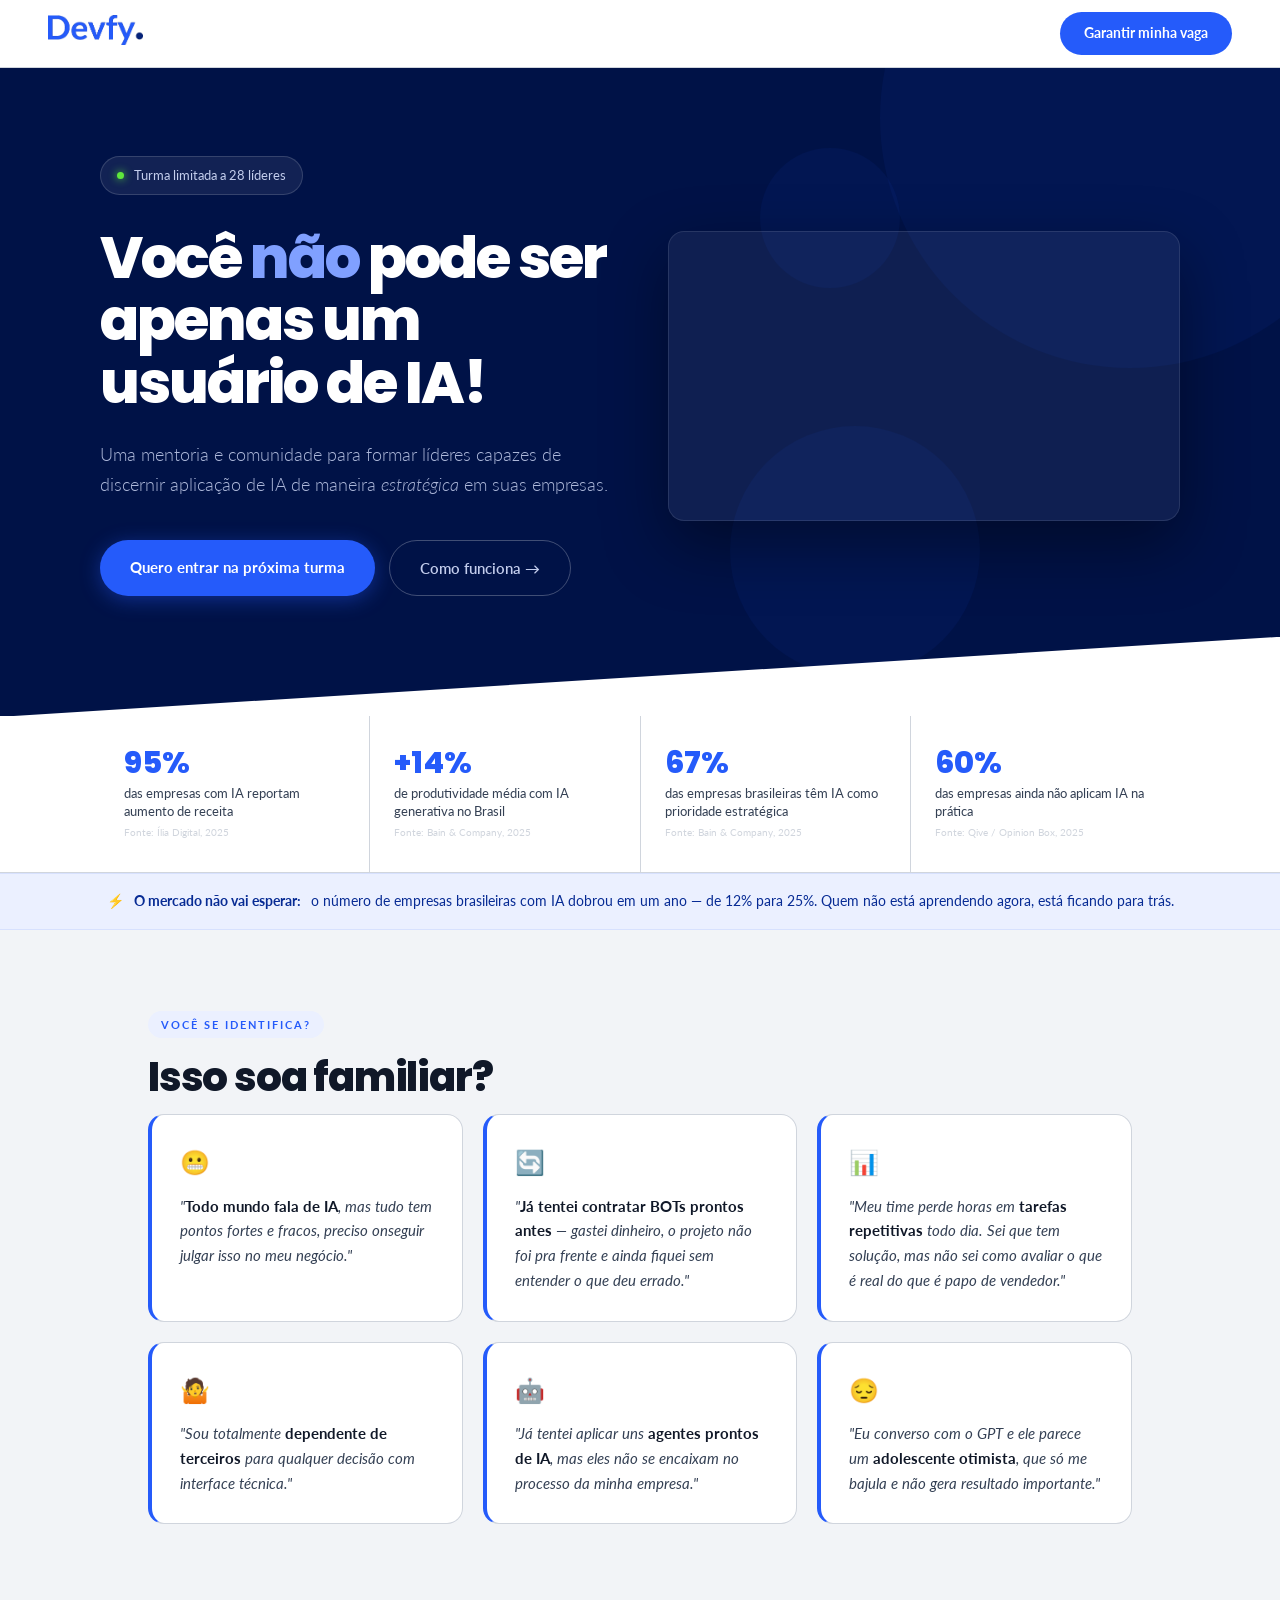
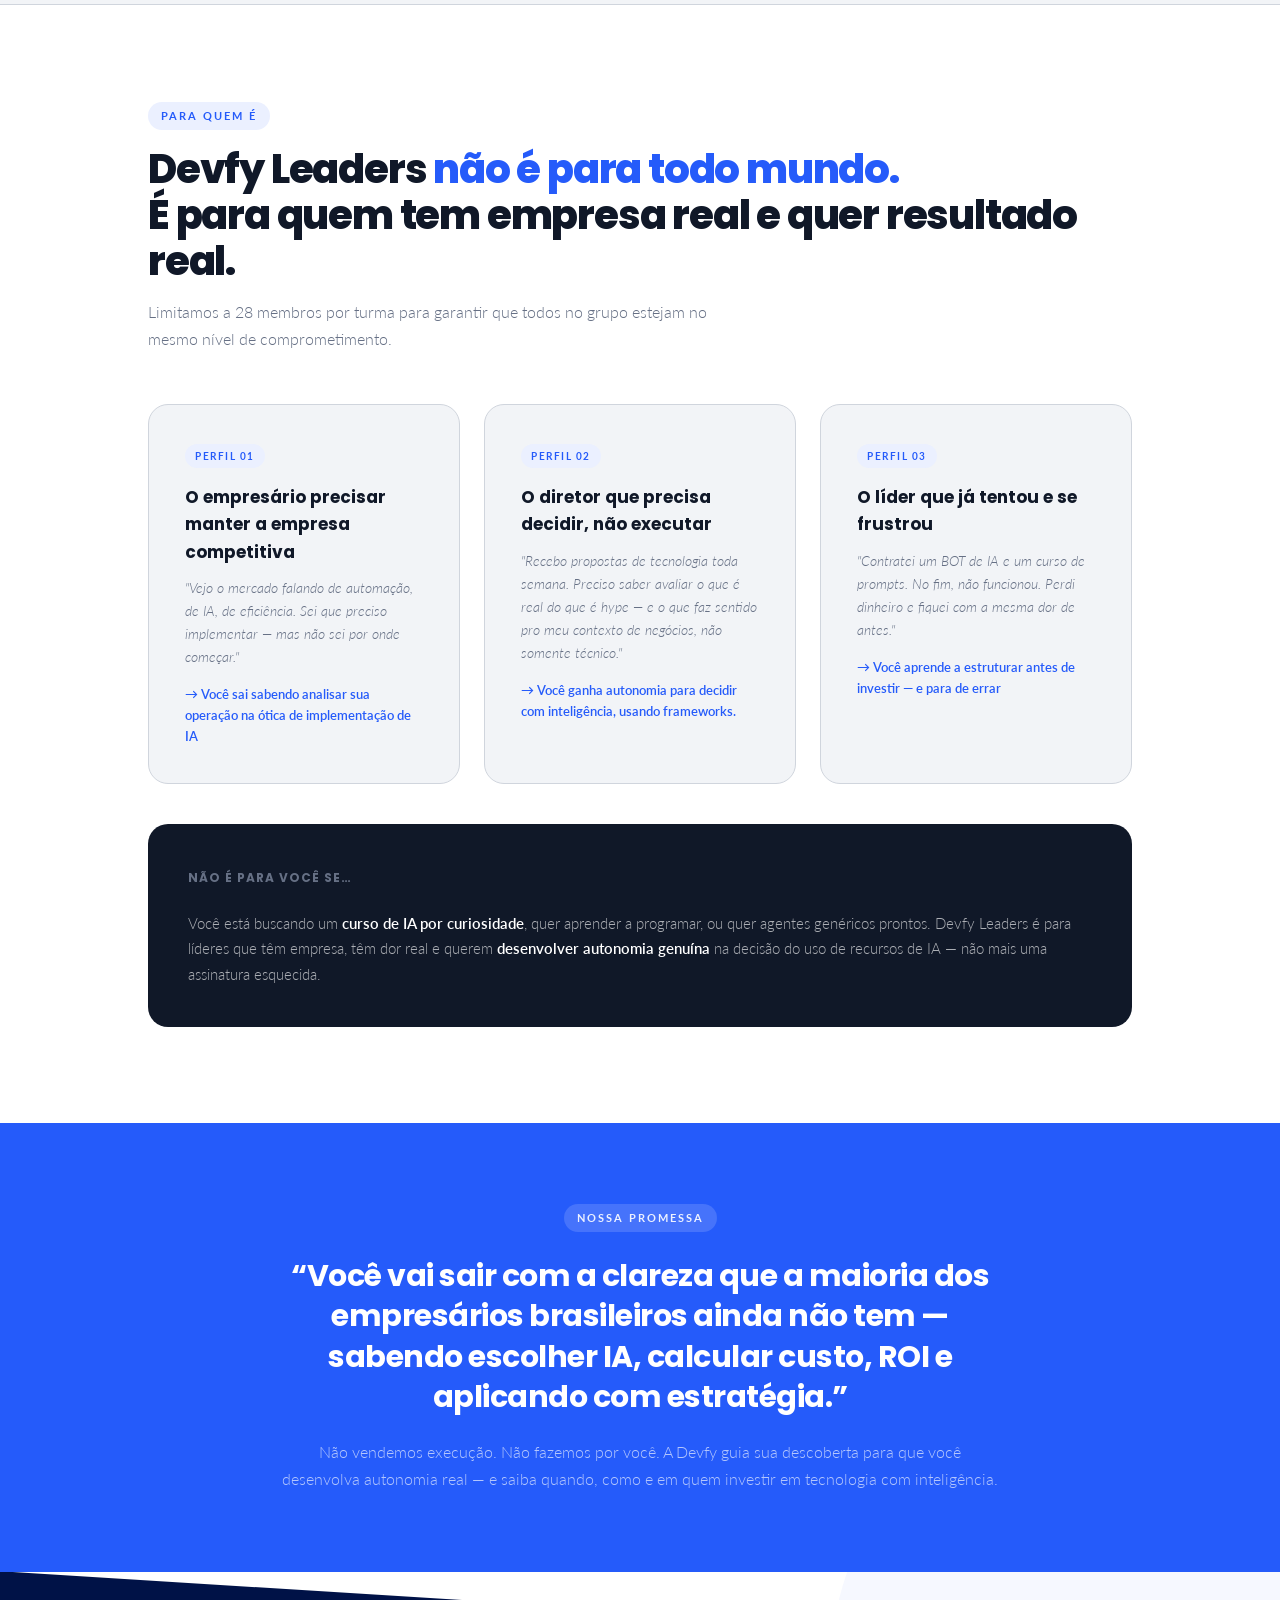
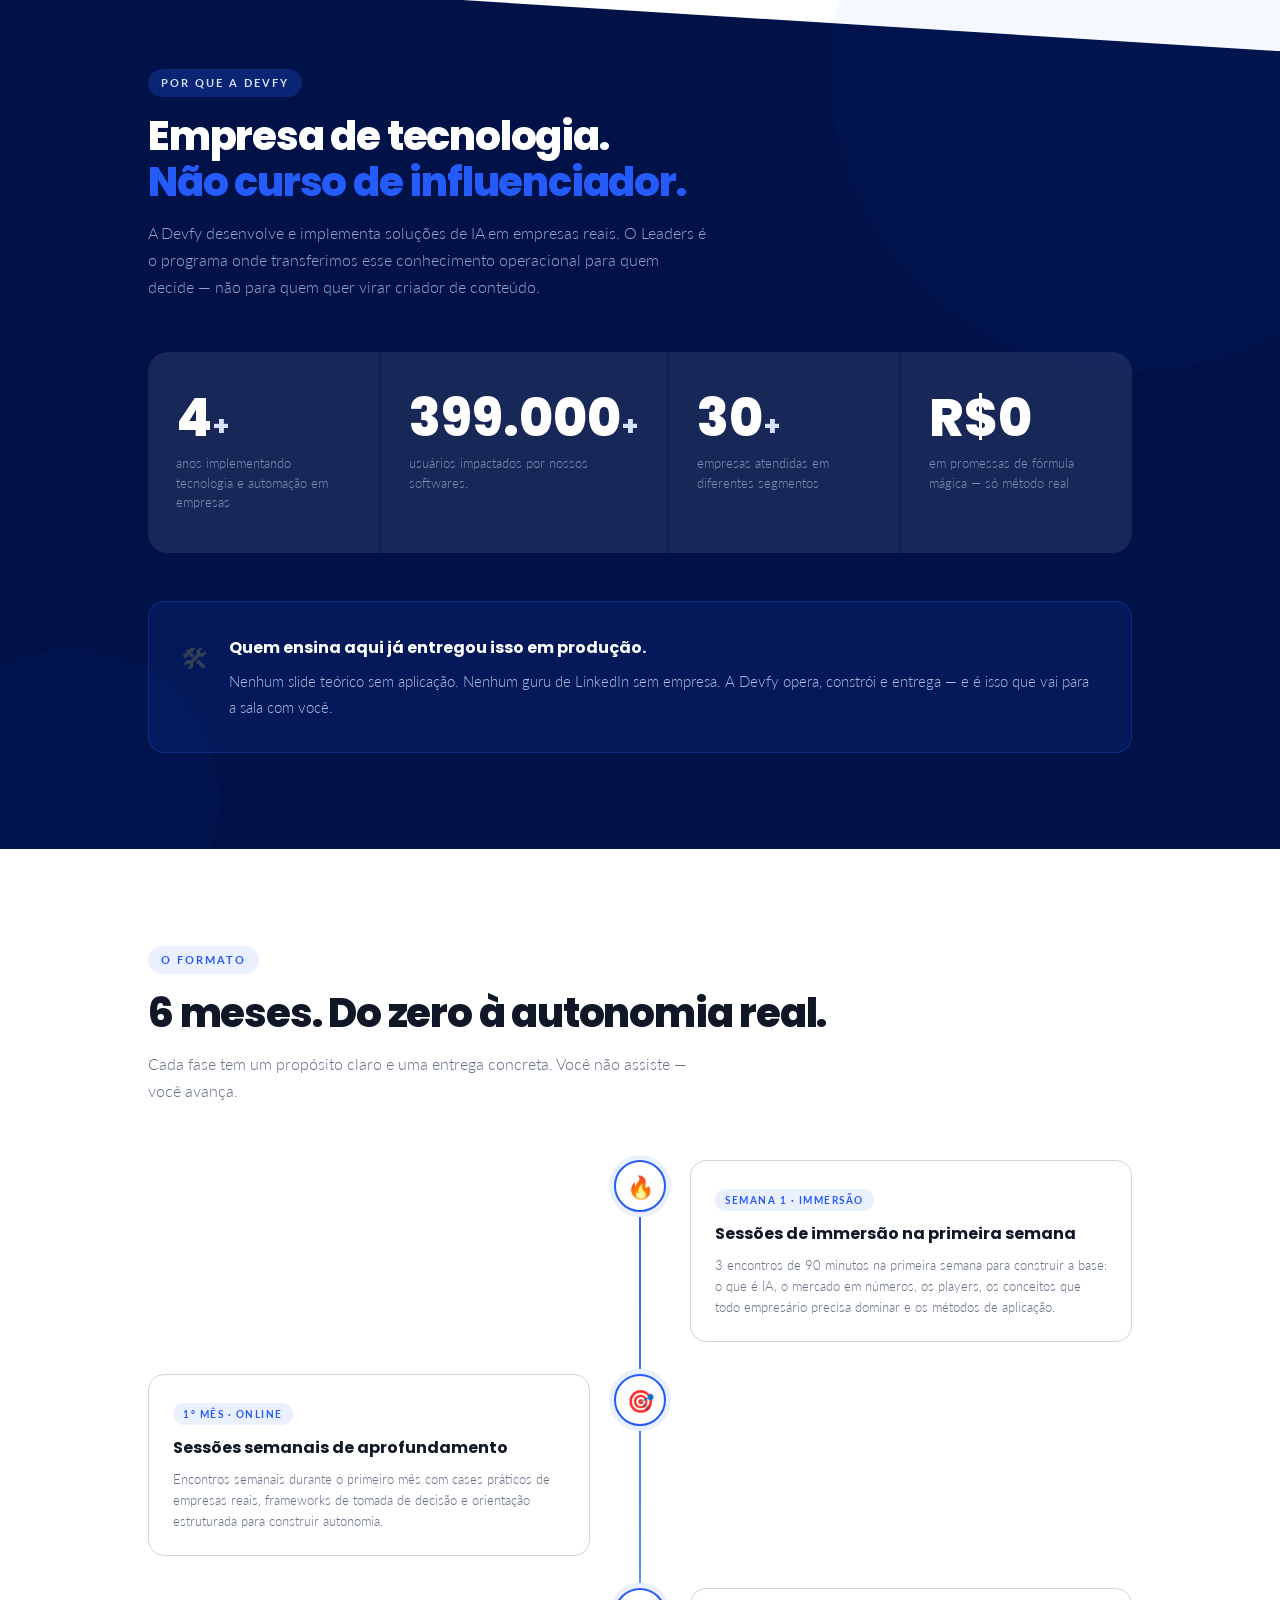
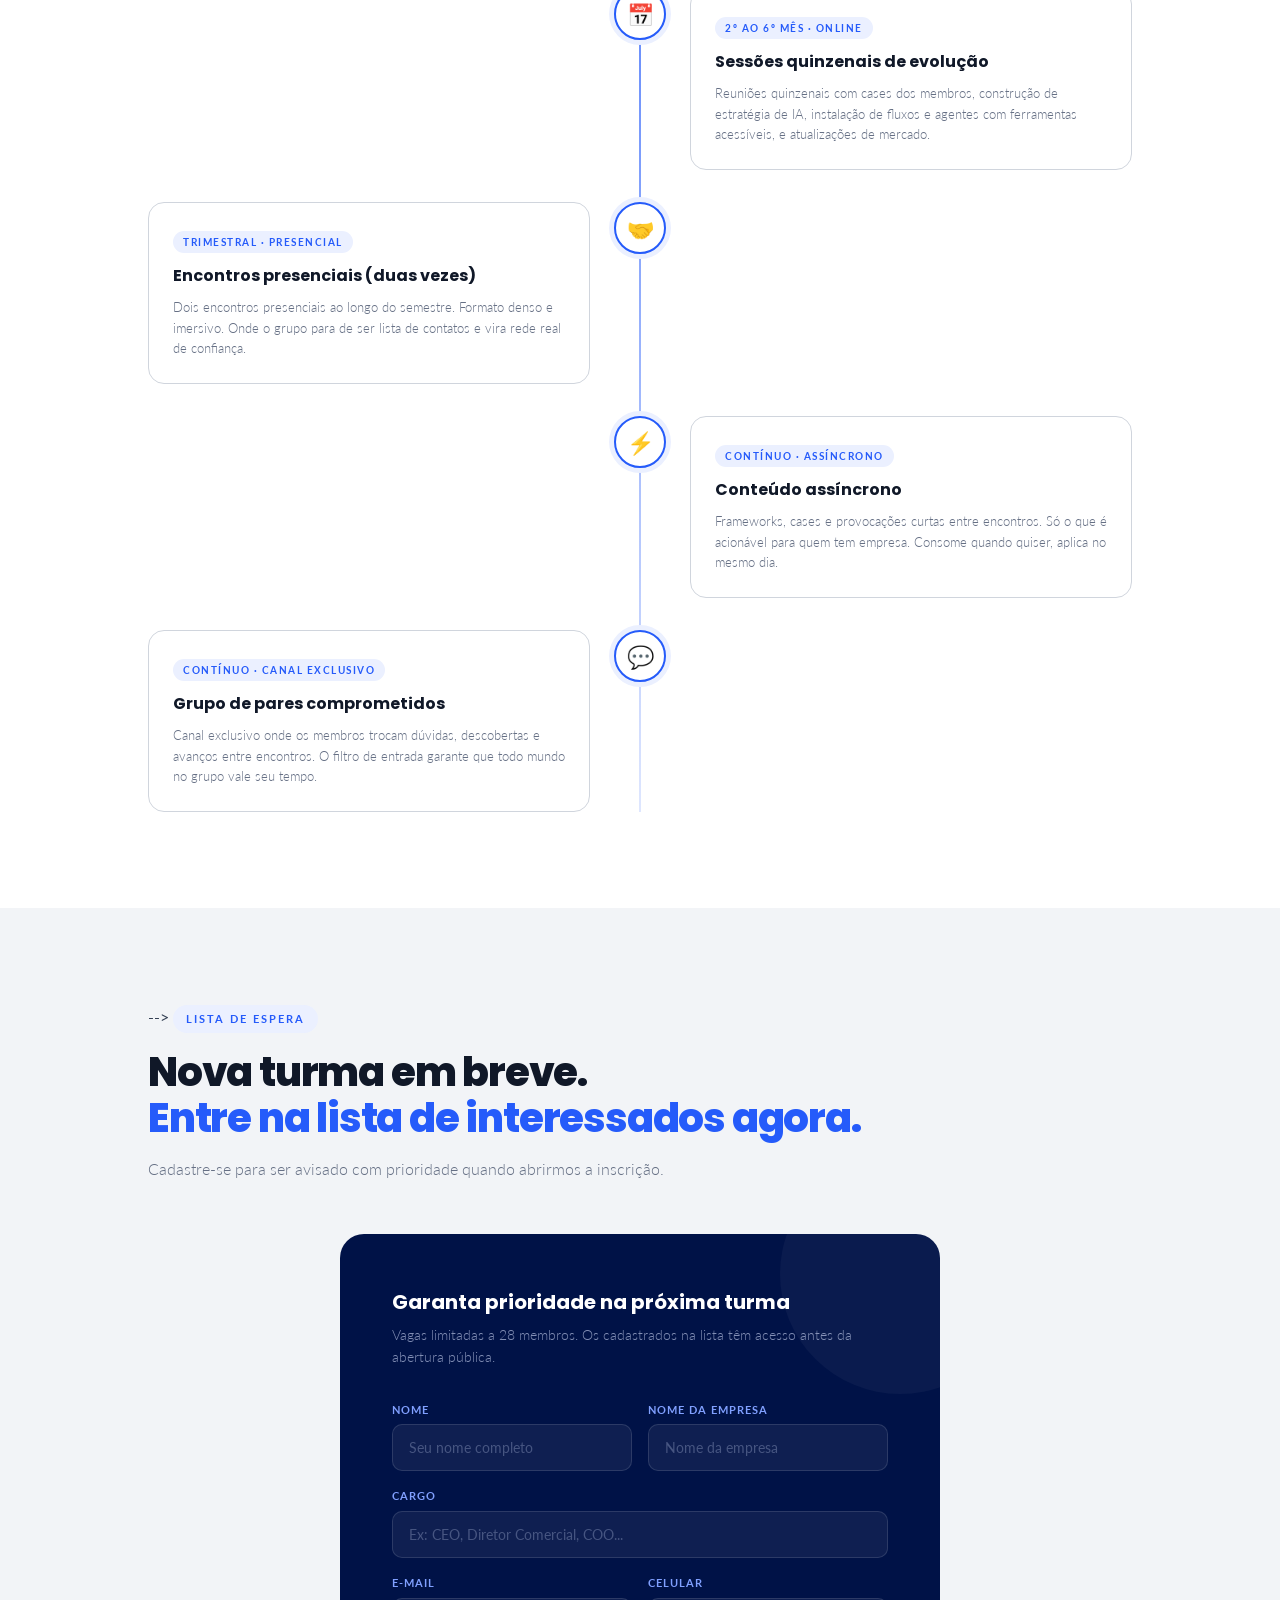
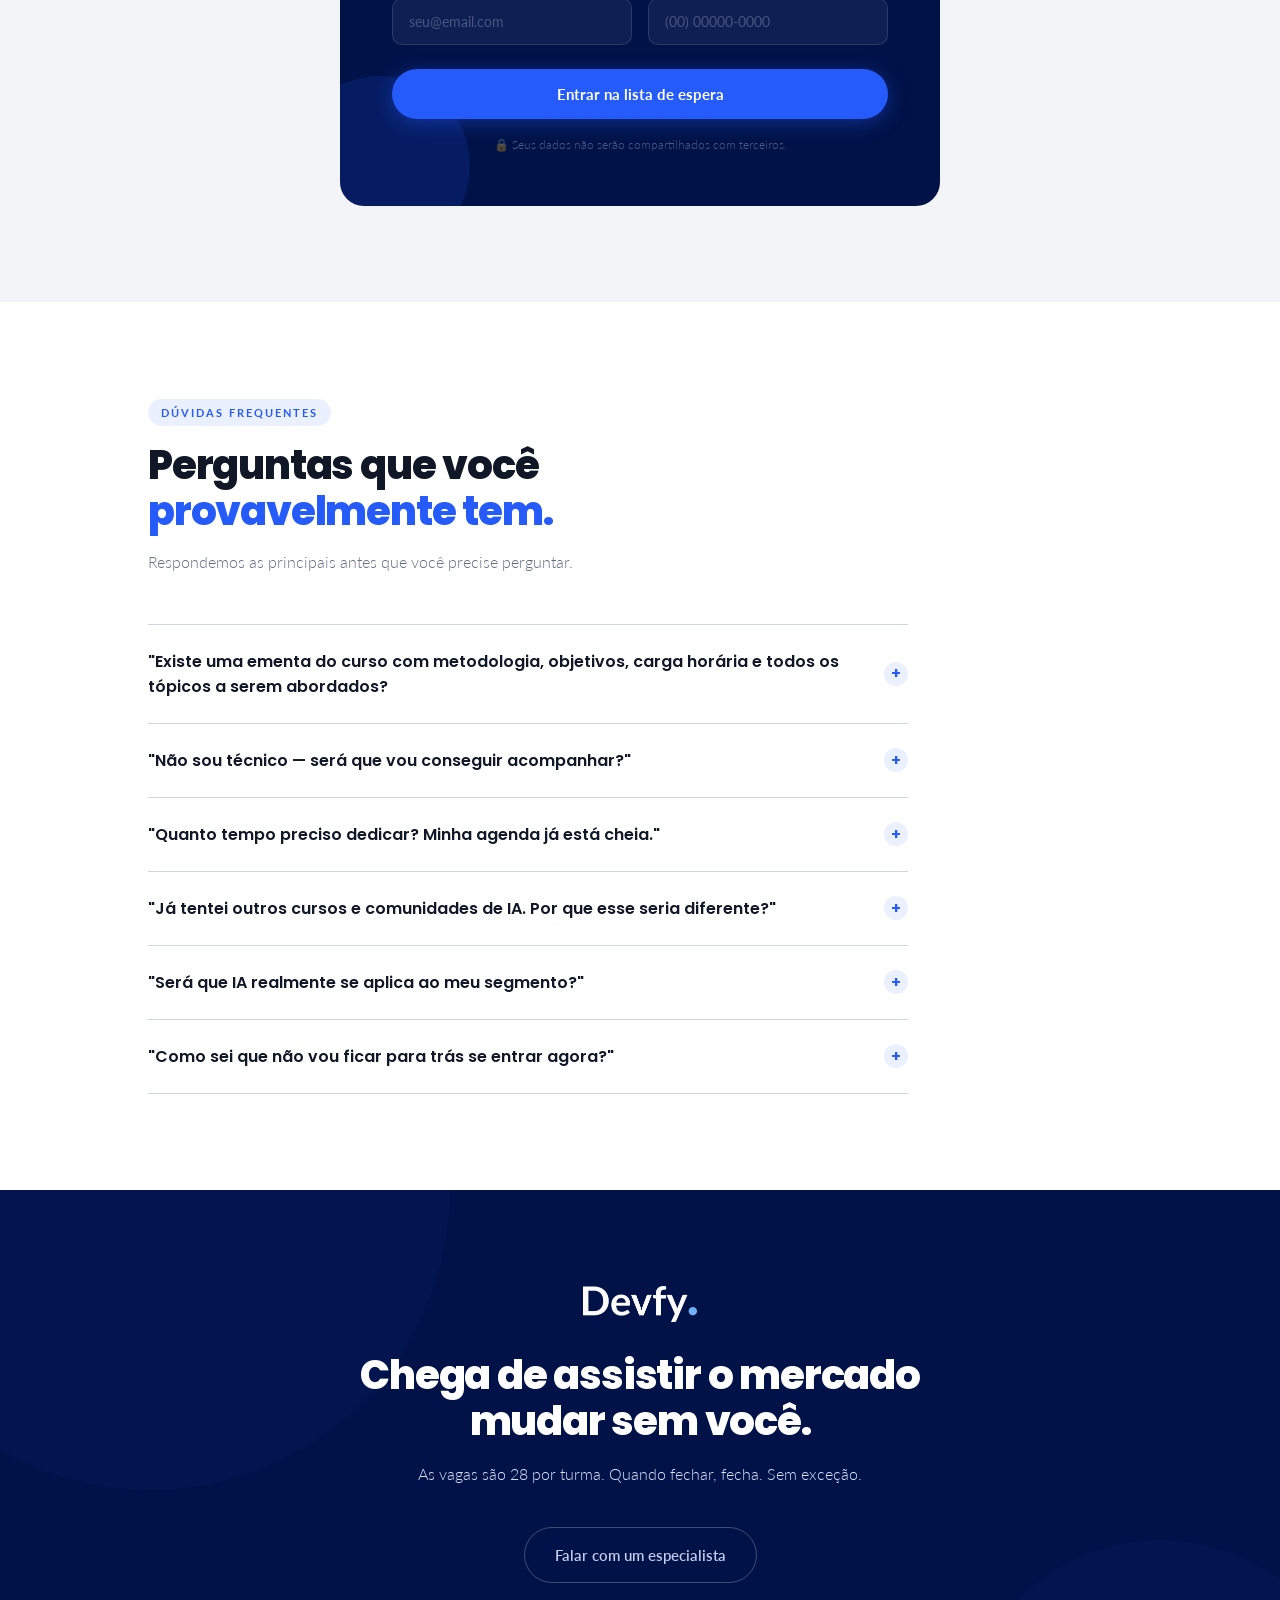
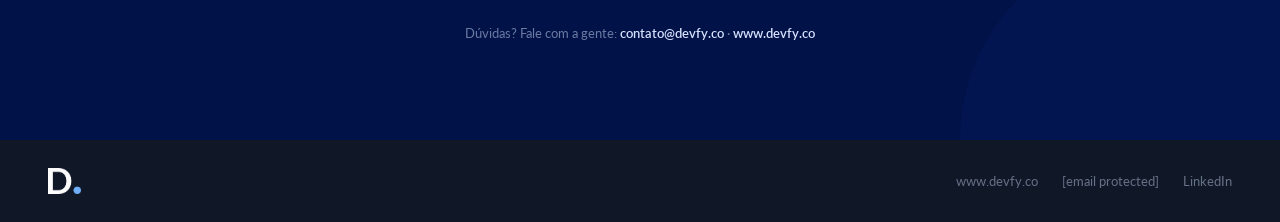
==== commit 7e3c3303: "Ajuste Hero" ====
--- a/index.html
+++ b/index.html
@@ -31,9 +31,9 @@
 <div class="hd hd1"></div><div class="hd hd2"></div><div class="hd hd3"></div>
 <div class="hero-inner">
 <div class="hero-copy">
-<div class="hero-alert"><span class="adot"></span><span>Turma 2025 com vagas abertas &mdash; <span class="astrong">grupo limitado a 28 l&iacute;deres</span></span></div>
-<h1>Seu concorrente j&aacute; est&aacute;<br>usando IA. <em>E voc&ecirc;?</em></h1>
-<p class="hero-sub">Uma mentoria e comunidade para voc&ecirc; que quer entender essa revolu&ccedil;&atilde;o de verdade. Sem promessa de agentes milagrosos prontos para usar, n&oacute;s focamos em formar l&iacute;deres capazes de discernir aplica&ccedil;&atilde;o de IA de maneira estrat&eacute;gica</p>
+<div class="hero-alert"><span class="adot"></span><span>Turma limitada a 28 l&iacute;deres</span></span></div>
+<h1>Você <em> n&atilde;o</em> pode ser apenas um usu&aacute;rio de IA! </h1>
+<p class="hero-sub">Uma mentoria e comunidade para formar l&iacute;deres capazes de discernir aplica&ccedil;&atilde;o de IA de maneira <em>estrat&eacute;gica </em> em suas empresas.</p>
 <div class="hero-actions">
 <a href="#investimento" class="btn-p">Quero entrar na pr&oacute;xima turma</a>
 <a href="#como-funciona" class="btn-g">Como funciona &rarr;</a>
@@ -42,7 +42,7 @@
 <div class="hero-video">
 <!-- Substitua VIDEO_ID pelo ID do seu v&iacute;deo do YouTube (parte ap&oacute;s ?v= na URL) -->
 <div class="hero-video-wrap">
-<iframe src="https://www.youtube.com/embed/VIDEO_ID?rel=0&amp;modestbranding=1&amp;color=white" title="Devfy Leaders" frameborder="0" allow="accelerometer; autoplay; clipboard-write; encrypted-media; gyroscope; picture-in-picture" allowfullscreen></iframe>
+<iframe src="https://www.youtube.com/embed/YMSnrsky0_k?rel=0&amp;modestbranding=1&amp;color=white" title="Devfy Leaders" frameborder="0" allow="accelerometer; autoplay; clipboard-write; encrypted-media; gyroscope; picture-in-picture" allowfullscreen></iframe>
 </div>
 </div>
 </div></div>
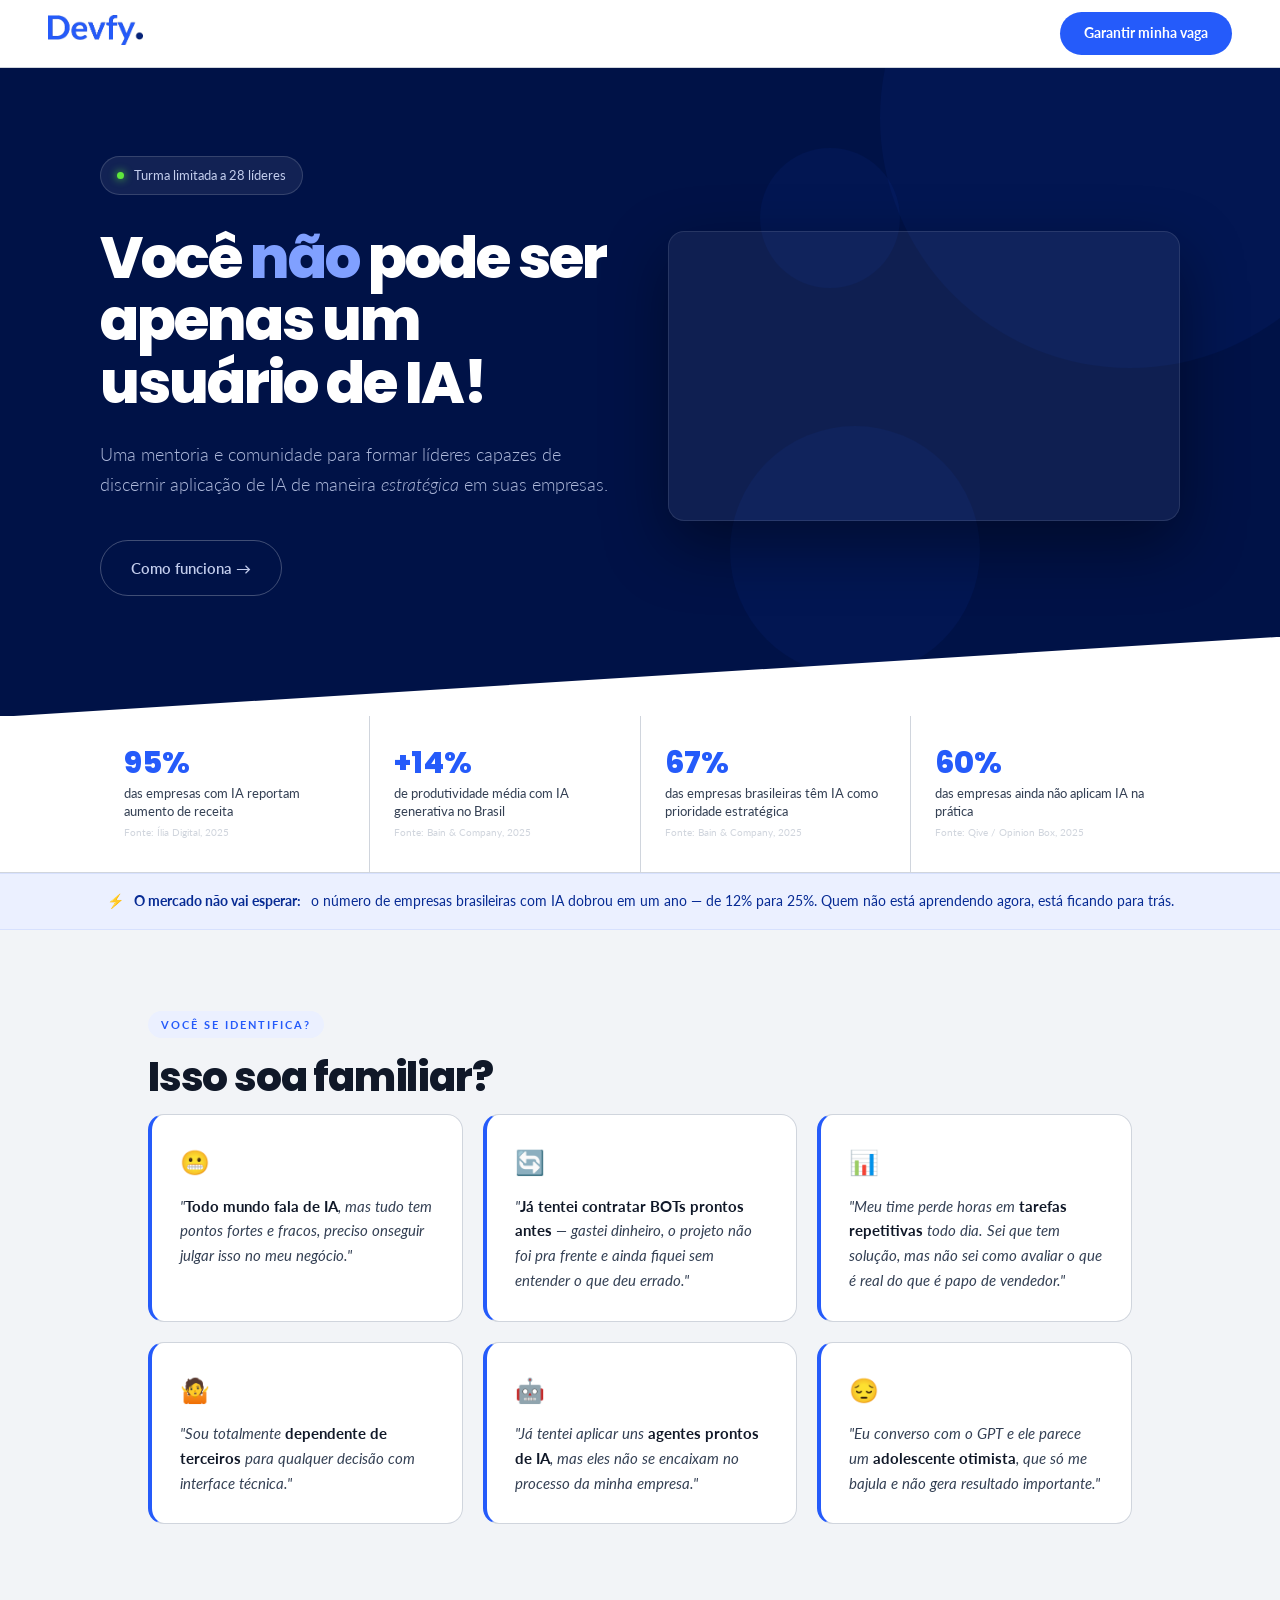
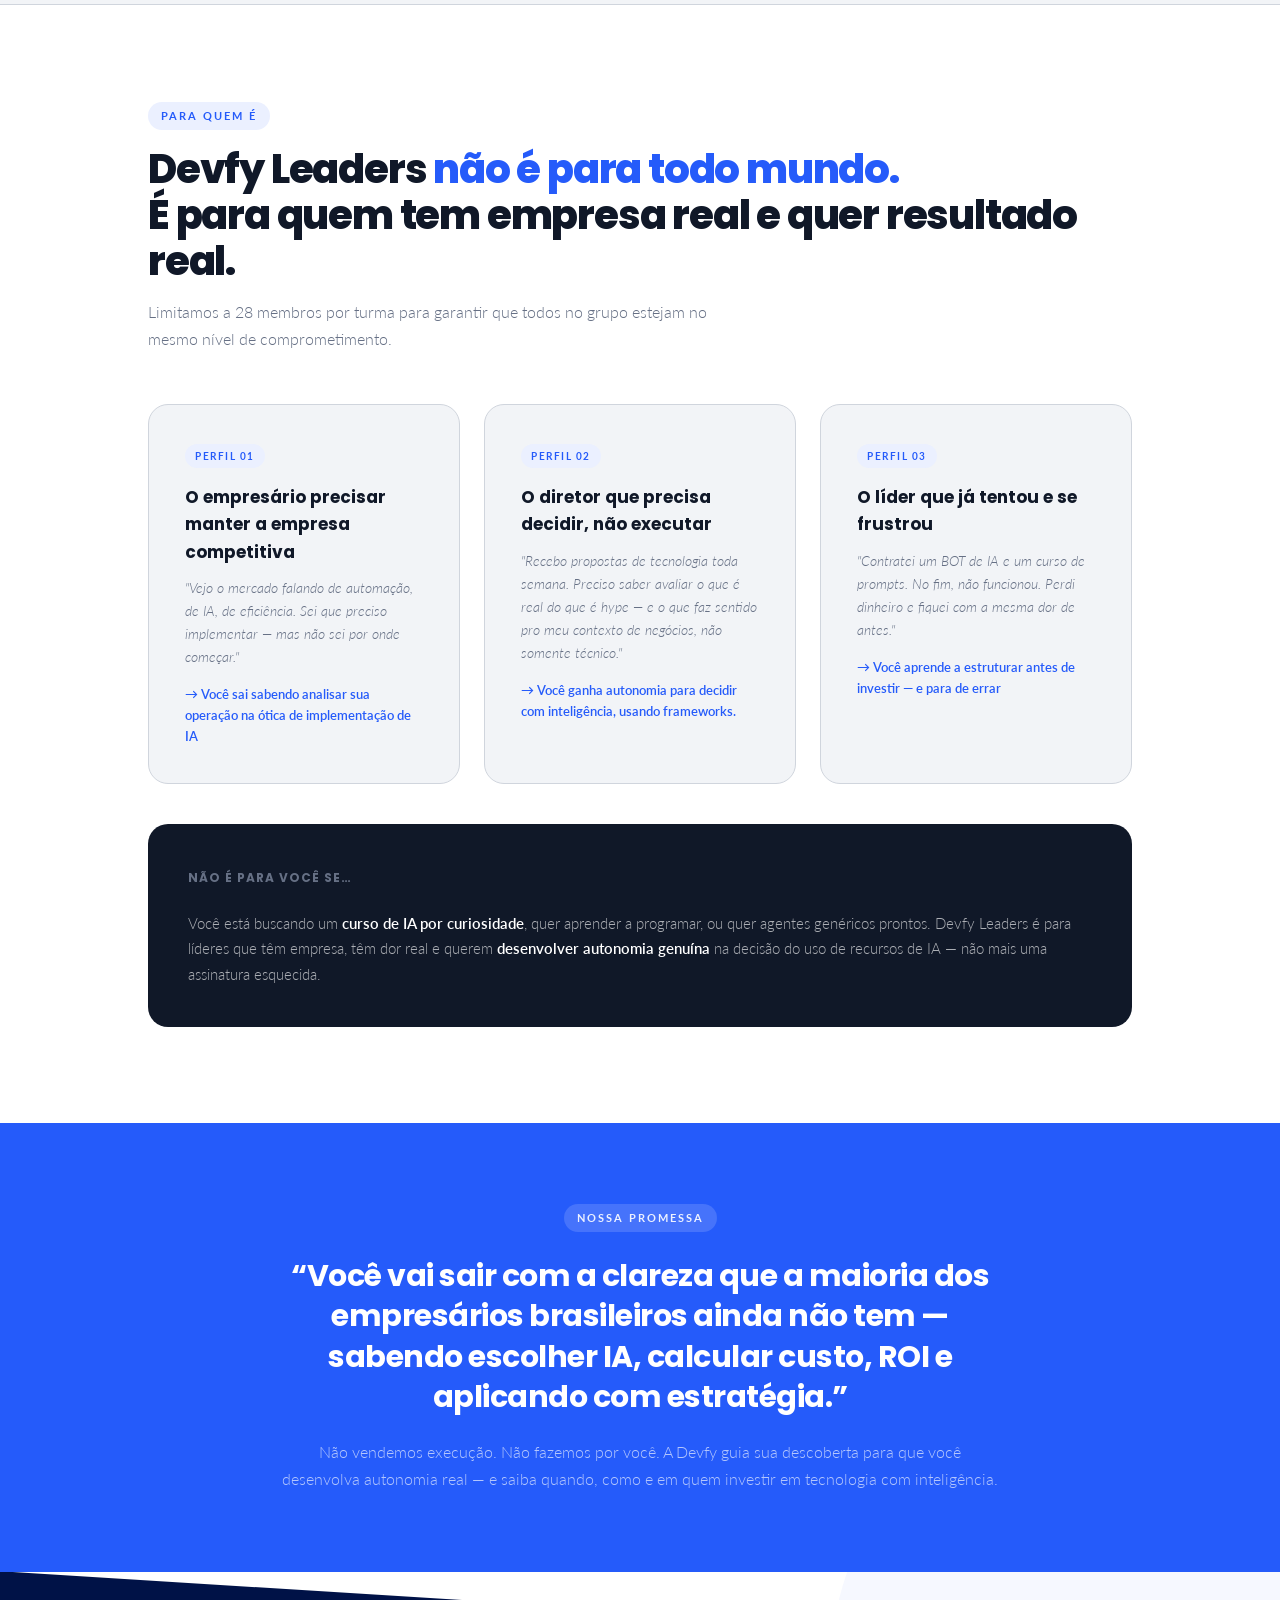
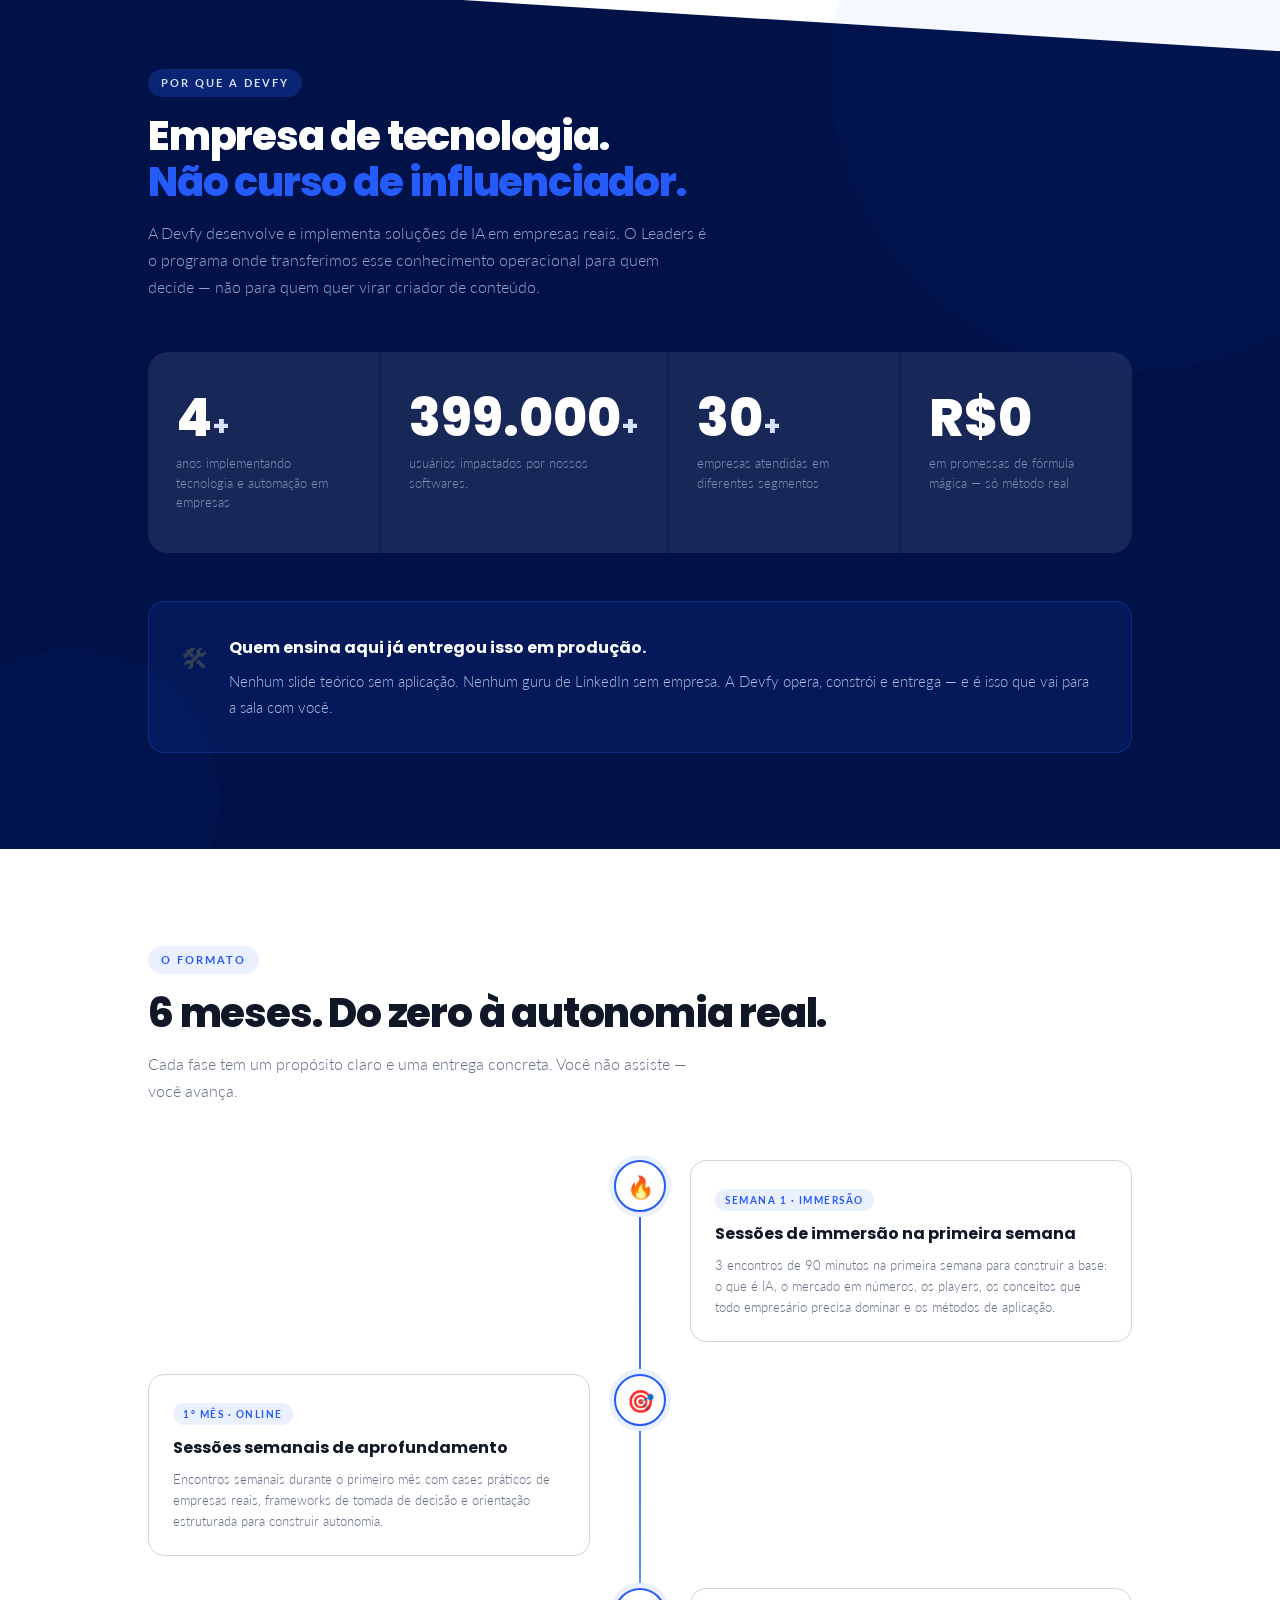
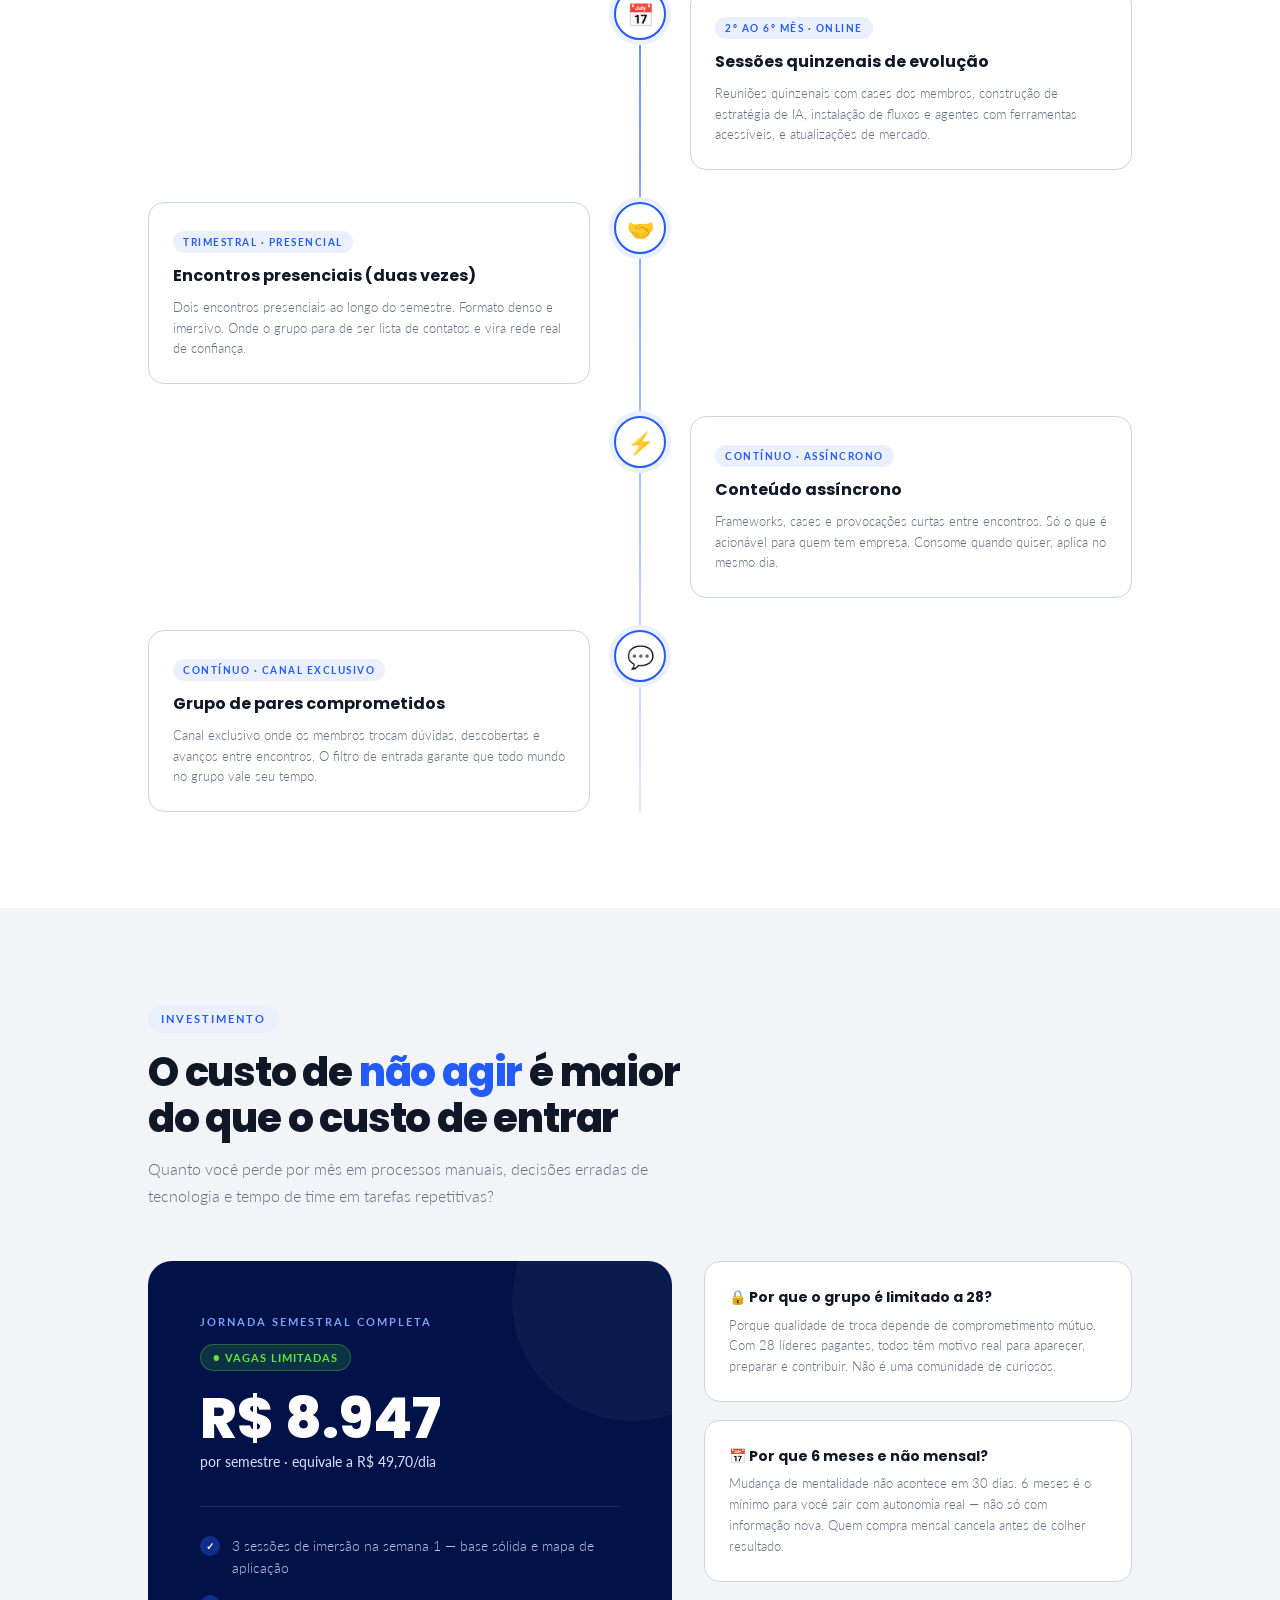
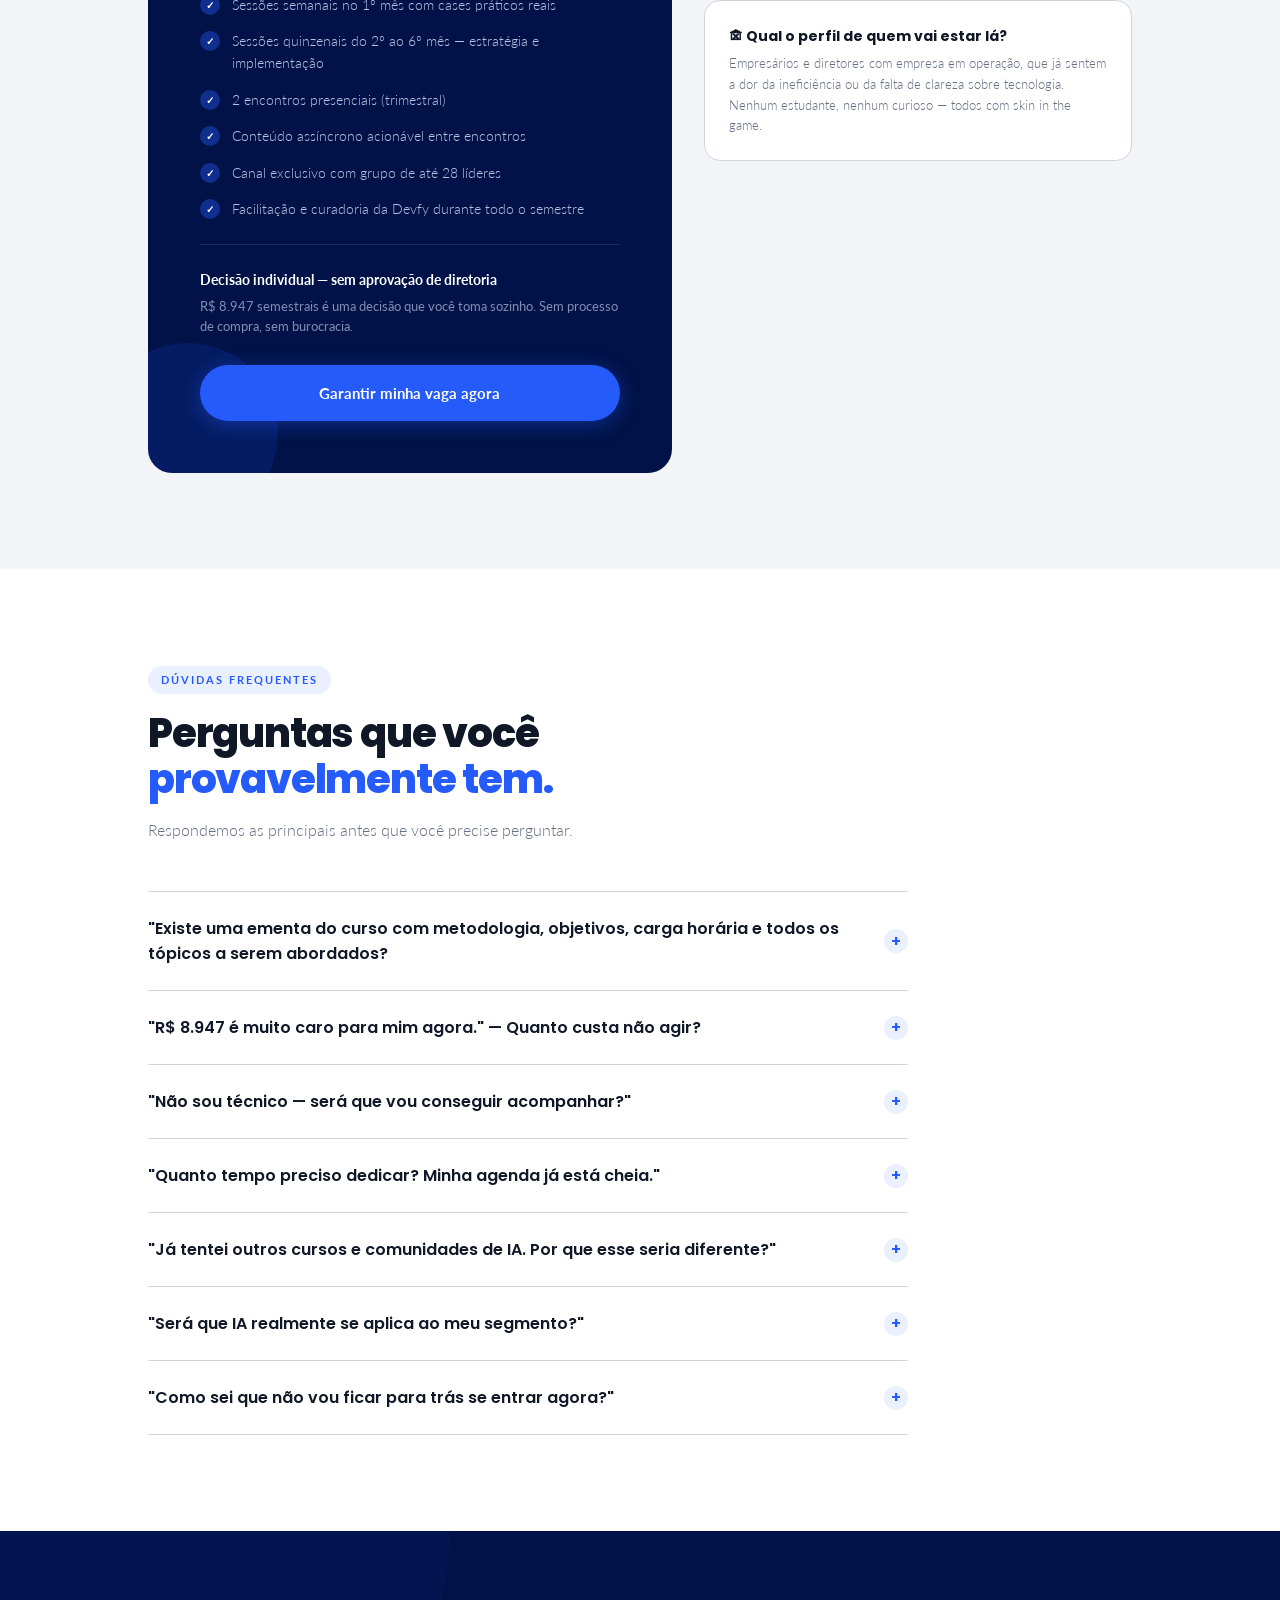
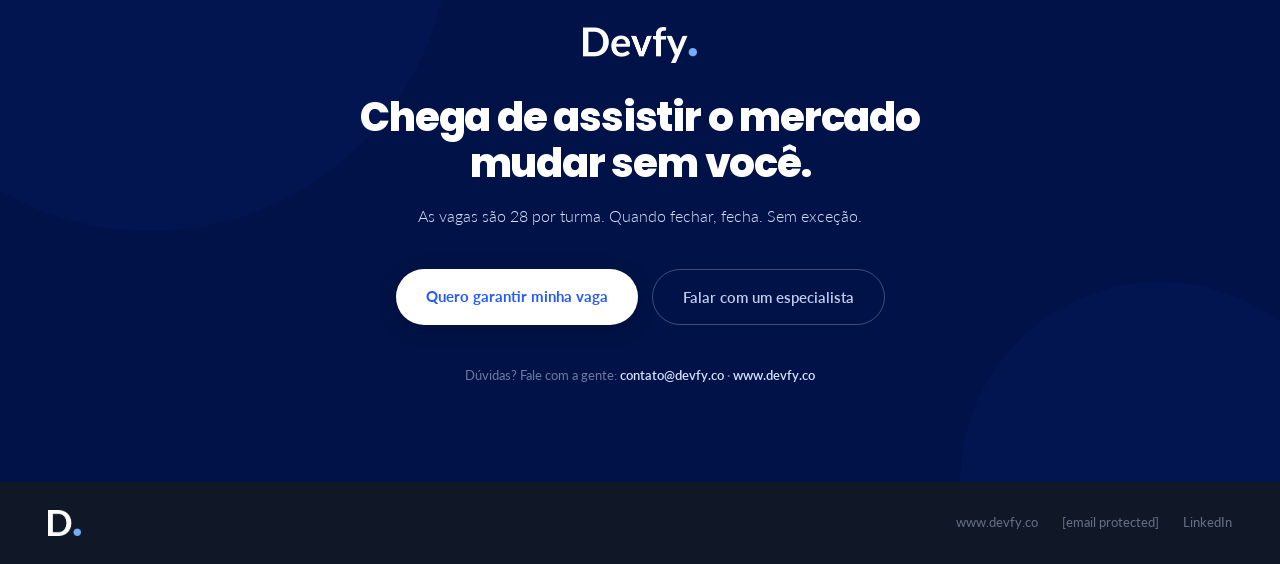
==== commit f70b8a33: "Habilitando compra" ====
--- a/index.html
+++ b/index.html
@@ -35,7 +35,8 @@
 <h1>Você <em> n&atilde;o</em> pode ser apenas um usu&aacute;rio de IA! </h1>
 <p class="hero-sub">Uma mentoria e comunidade para formar l&iacute;deres capazes de discernir aplica&ccedil;&atilde;o de IA de maneira <em>estrat&eacute;gica </em> em suas empresas.</p>
 <div class="hero-actions">
-<a href="#investimento" class="btn-p">Quero entrar na pr&oacute;xima turma</a>
+  <!-- ocultar
+<a href="#investimento" class="btn-p">Quero entrar na pr&oacute;xima turma</a>-->
 <a href="#como-funciona" class="btn-g">Como funciona &rarr;</a>
 </div>
 </div>
@@ -65,7 +66,7 @@
 <div class="dor-card"><span class="dor-emoji">&#129302;</span><p class="dor-text">"J&aacute; tentei aplicar uns <strong>agentes prontos de IA</strong>, mas eles n&atilde;o se encaixam no processo da minha empresa."</p></div>
 <div class="dor-card"><span class="dor-emoji">&#128532;</span><p class="dor-text">"Eu converso com o GPT e ele parece um <strong>adolescente otimista</strong>, que s&oacute; me bajula e n&atilde;o gera resultado importante."</p></div>
 </div></div></section>
-<section class="section"><div class="wrap">
+<section class="section" id="como-funciona"><div class="wrap">
 <span class="slabel">Para quem &eacute;</span>
 <h2>Devfy Leaders <span>n&atilde;o &eacute; para todo mundo.</span><br>&Eacute; para quem tem empresa real e quer resultado real.</h2>
 <p class="ssub">Limitamos a 28 membros por turma para garantir que todos no grupo estejam no mesmo n&iacute;vel de comprometimento.</p>
@@ -82,7 +83,7 @@
 <p class="psub">N&atilde;o vendemos execu&ccedil;&atilde;o. N&atilde;o fazemos por voc&ecirc;. A Devfy guia sua descoberta para que voc&ecirc; desenvolva autonomia real &mdash; e saiba quando, como e em quem investir em tecnologia com intelig&ecirc;ncia.</p>
 </div></div></div>
 
-<section class="autd-section" id="como-funciona"><div class="autd-deco autd-d1"></div><div class="autd-deco autd-d2"></div><div class="wrap">
+<section class="autd-section" id="quem-devfy"><div class="autd-deco autd-d1"></div><div class="autd-deco autd-d2"></div><div class="wrap">
 <span class="slabel">Por que a Devfy</span>
 <h2>Empresa de tecnologia.<br><span>N&atilde;o curso de influenciador.</span></h2>
 <p class="ssub autd-sub">A Devfy desenvolve e implementa solu&ccedil;&otilde;es de IA em empresas reais. O Leaders &eacute; o programa onde transferimos esse conhecimento operacional para quem decide &mdash; n&atilde;o para quem quer virar criador de conte&uacute;do.</p>
@@ -108,8 +109,8 @@
 </div></div></section>
 <section class="invest-section" id="investimento"><div class="wrap">
 
-<!-- ======[ VAGAS ABERTAS: INATIVO ]======
-     Para ativar a lista de espera: envolva este bloco em comentario e descomente o bloco abaixo 
+<!-- ======[ VAGAS ABERTAS: INATIVO ]====== 
+     Para ativar a lista de espera: envolva este bloco em comentario e descomente o bloco abaixo  -->
 <span class="slabel">Investimento</span>
 <h2>O custo de <span>n&atilde;o agir</span> &eacute; maior<br>do que o custo de entrar</h2>
 <p class="ssub">Quanto voc&ecirc; perde por m&ecirc;s em processos manuais, decis&otilde;es erradas de tecnologia e tempo de time em tarefas repetitivas?</p>
@@ -135,10 +136,10 @@
 <div class="det-card"><div class="det-title">&#128197; Por que 6 meses e n&atilde;o mensal?</div><div class="det-desc">Mudan&ccedil;a de mentalidade n&atilde;o acontece em 30 dias. 6 meses &eacute; o m&iacute;nimo para voc&ecirc; sair com autonomia real &mdash; n&atilde;o s&oacute; com informa&ccedil;&atilde;o nova. Quem compra mensal cancela antes de colher resultado.</div></div>
 <div class="det-card"><div class="det-title">&#127962; Qual o perfil de quem vai estar l&aacute;?</div><div class="det-desc">Empres&aacute;rios e diretores com empresa em opera&ccedil;&atilde;o, que j&aacute; sentem a dor da inefici&ecirc;ncia ou da falta de clareza sobre tecnologia. Nenhum estudante, nenhum curioso &mdash; todos com skin in the game.</div></div>
 </div></div>
-<!-- ======[ /VAGAS ABERTAS ]====== --> -->
+<!-- ======[ /VAGAS ABERTAS ]====== -->
 
 <!-- ======[ LISTA DE ESPERA: ATIVO ]======
-     Para ativar: remova esta linha e a linha de fechamento abaixo (busque por /LISTA DE ESPERA) -->
+     Para ativar: remova esta linha e a linha de fechamento abaixo (busque por /LISTA DE ESPERA)
 <span class="slabel">Lista de espera</span>
 <h2>Nova turma em breve.<br><span>Entre na lista de interessados agora.</span></h2>
 <p class="ssub">Cadastre-se para ser avisado com prioridade quando abrirmos a inscri&ccedil;&atilde;o.</p>
@@ -177,11 +178,11 @@
       <div class="faq-a"><div class="faq-a-inner"><p>Sim! Você pode ler a ementa completa do curso <a href="https://drive.google.com/file/d/10XBCRl87eMMisOHH2D-Reckl3PJORii-/view?usp=sharing">clicando aqui</a>.</p>
 </div></div>
     </div>
-    <!-- OCULTAR 
+    <!-- OCULTAR -->
     <div class="faq-item">
       <button class="faq-q">"R$ 8.947 &eacute; muito caro para mim agora." &mdash; Quanto custa n&atilde;o agir?<span class="faq-icon">+</span></button>
       <div class="faq-a"><div class="faq-a-inner">Um processo manual que toma 3 horas do seu time por dia custa, em m&eacute;dia, R$ 3.000&ndash;R$ 5.000 por m&ecirc;s em improdutividade. Uma decis&atilde;o errada de tecnologia custa de R$ 20.000 a R$ 100.000. Devfy Leaders custa R$ 1.500/m&ecirc;s e te d&aacute; a clareza para parar de errar. A pergunta real &eacute;: quanto voc&ecirc; j&aacute; perdeu por n&atilde;o saber decidir sobre IA?</div></div>
-    </div>-->
+    </div>
     <div class="faq-item">
       <button class="faq-q">"N&atilde;o sou t&eacute;cnico &mdash; ser&aacute; que vou conseguir acompanhar?"<span class="faq-icon">+</span></button>
       <div class="faq-a"><div class="faq-a-inner">Devfy Leaders foi criado exatamente para quem n&atilde;o &eacute; t&eacute;cnico. Voc&ecirc; n&atilde;o vai aprender a programar &mdash; vai aprender a pensar estrategicamente sobre IA. A linguagem &eacute; de empres&aacute;rio para empres&aacute;rio. Se voc&ecirc; sabe tocar uma empresa, voc&ecirc; vai acompanhar. Garantido.</div></div>
@@ -211,8 +212,8 @@
 <h2>Chega de assistir o mercado mudar sem voc&ecirc;.</h2>
 <p class="ssub">As vagas s&atilde;o 28 por turma. Quando fechar, fecha. Sem exce&ccedil;&atilde;o.</p>
 <div class="cta-actions">
-  <!-- ocultar botão de preço 
-<a href="https://www.asaas.com/c/05th1xivm8i6wlau" class="btn-pw">Quero garantir minha vaga</a>  -->
+  <!-- ocultar botão de preço   -->
+<a href="https://www.asaas.com/c/05th1xivm8i6wlau" class="btn-pw">Quero garantir minha vaga</a>
 <a href="https://api.whatsapp.com/send/?phone=%2B5511914633873&amp;text&amp;type=phone_number&amp;app_absent=0" class="btn-g">Falar com um especialista</a>
 </div>
 <p class="cta-contact">D&uacute;vidas? Fale com a gente: <a href="#" data-em="contato" data-do="devfy.co"></a> &middot; <a href="https://www.devfy.co" target="_blank">www.devfy.co</a></p>
@@ -222,7 +223,7 @@
 <div class="foot-links">
 <a href="https://www.devfy.co" target="_blank">www.devfy.co</a>
 <a href="#" data-em="contato" data-do="devfy.co"><span class="__cf_email__" data-cfemail="86e5e9e8f2e7f2e9c6e2e3f0e0ffa8e5e9">[email&#160;protected]</span></a>
-<a href="https://linkedin.com/company/devfy" target="_blank">LinkedIn</a>
+<a href="https://www.linkedin.com/company/devfy-tecnologia" target="_blank">LinkedIn</a>
 </div>
 </footer>
 <script>
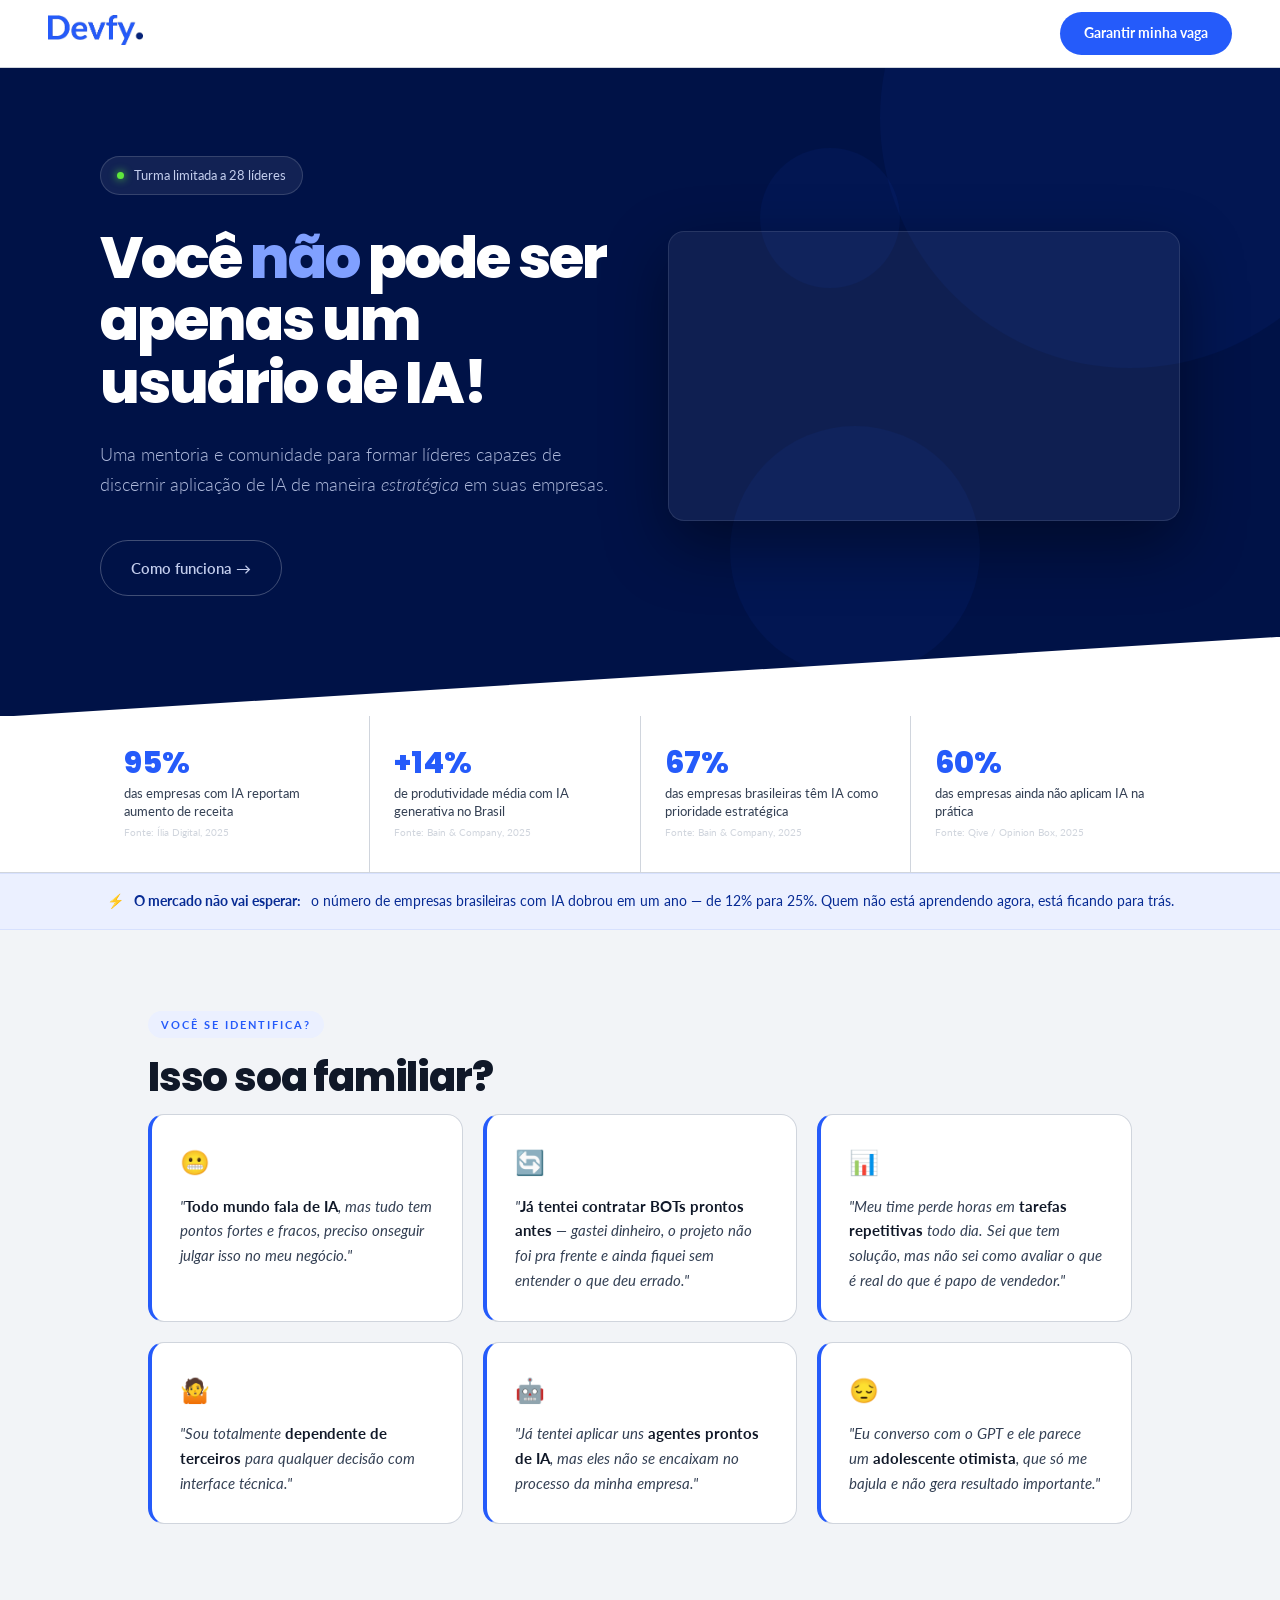
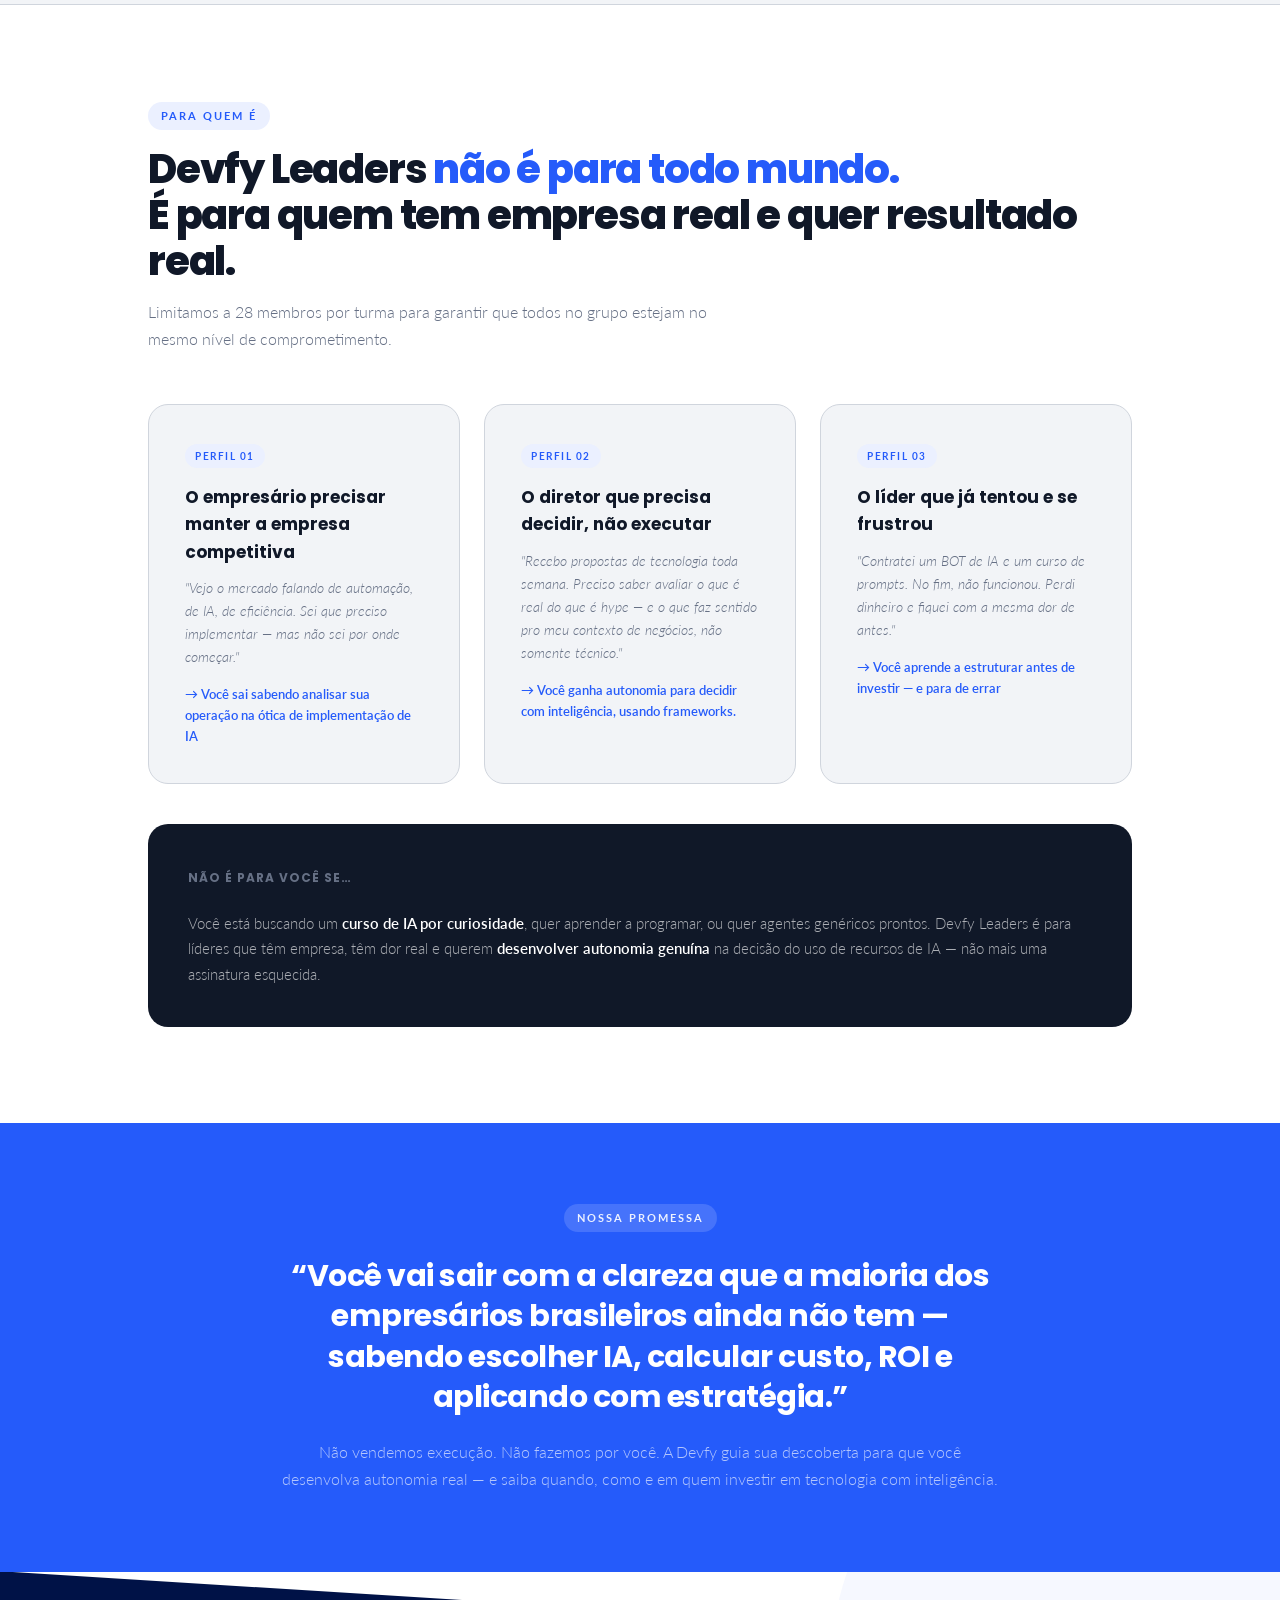
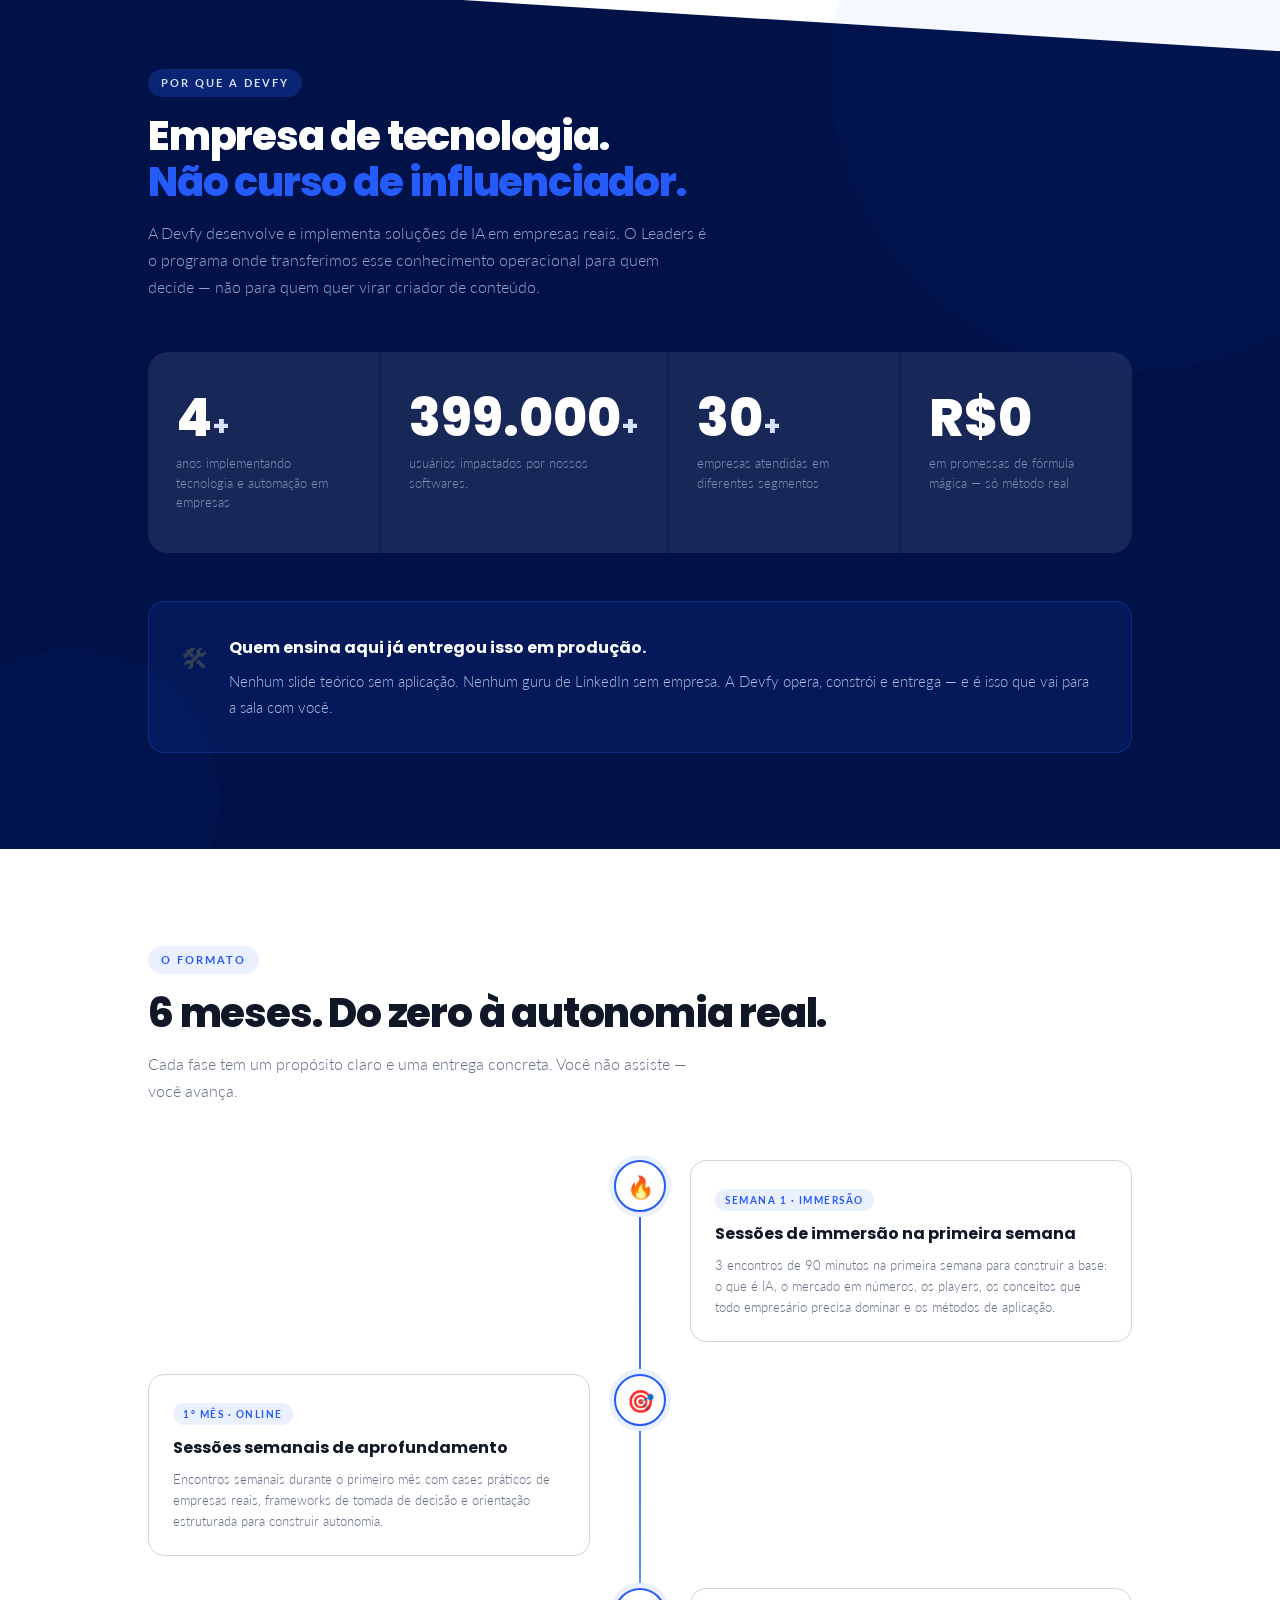
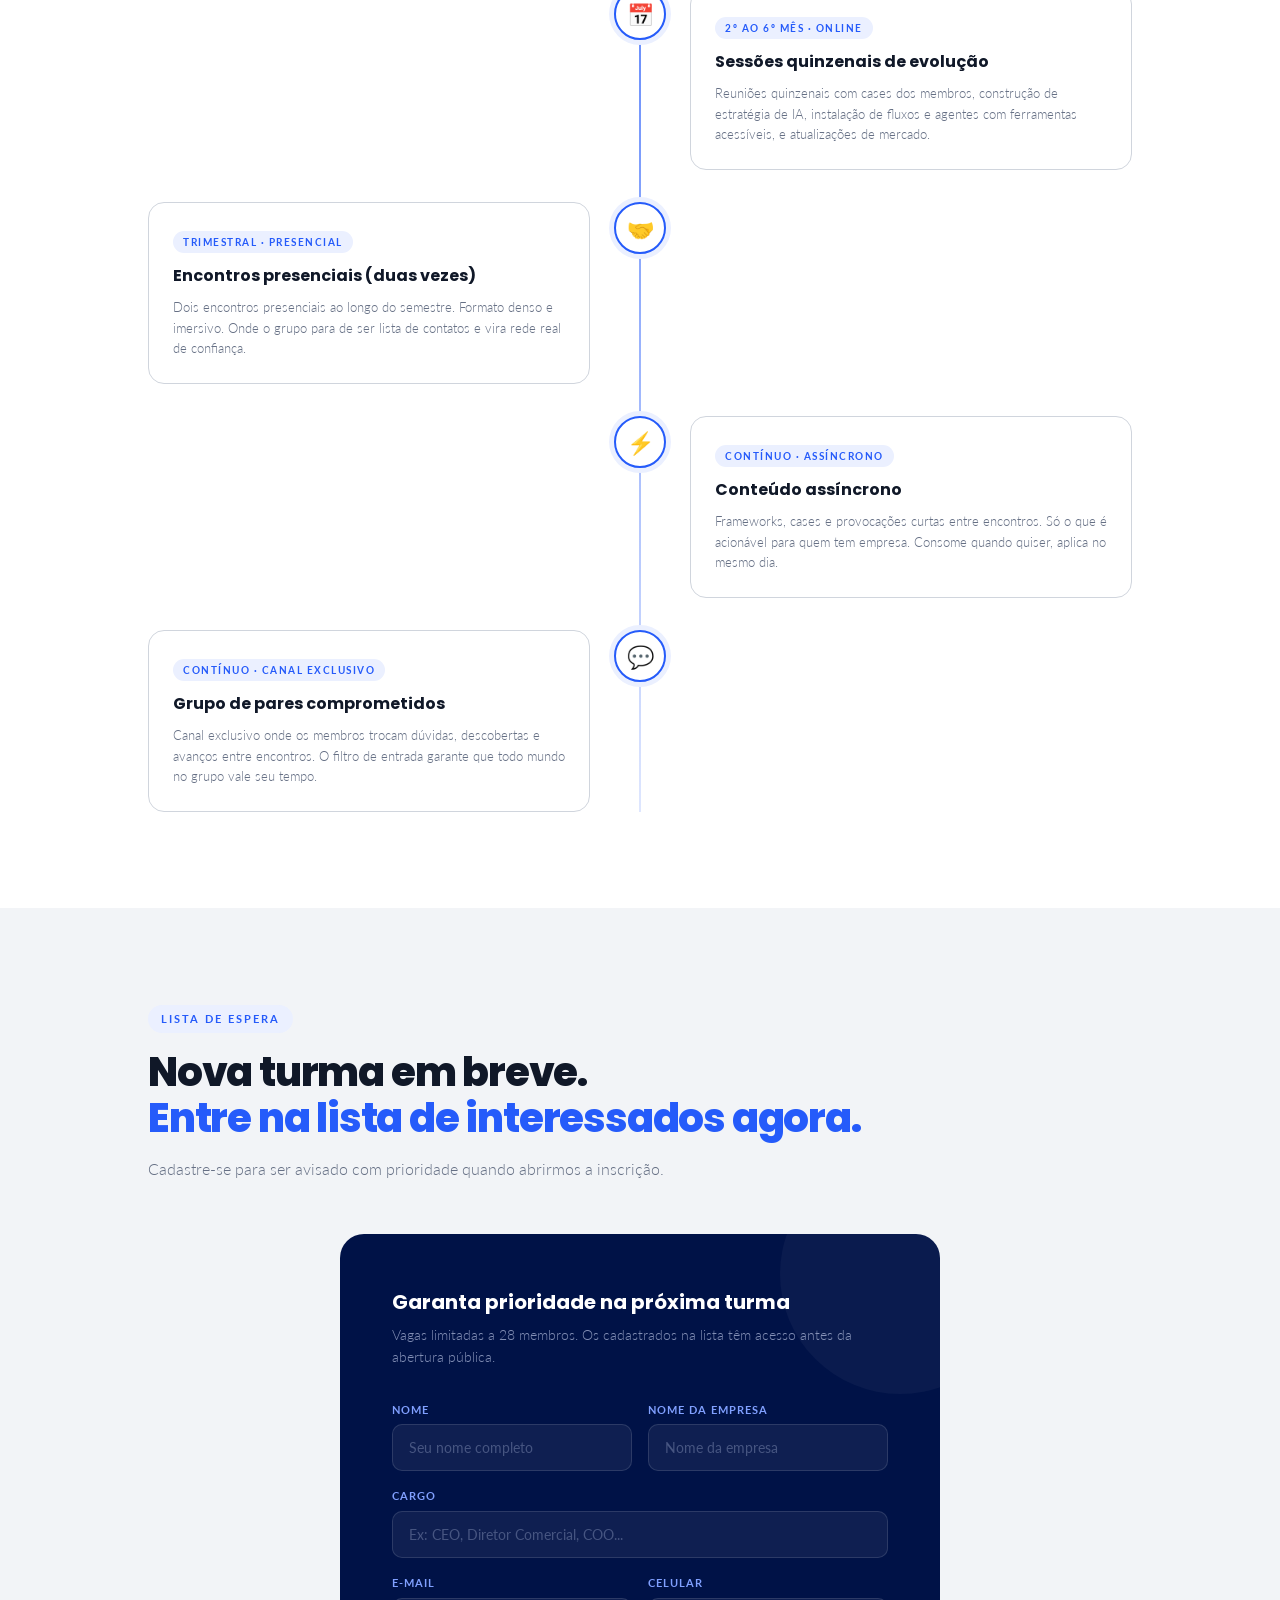
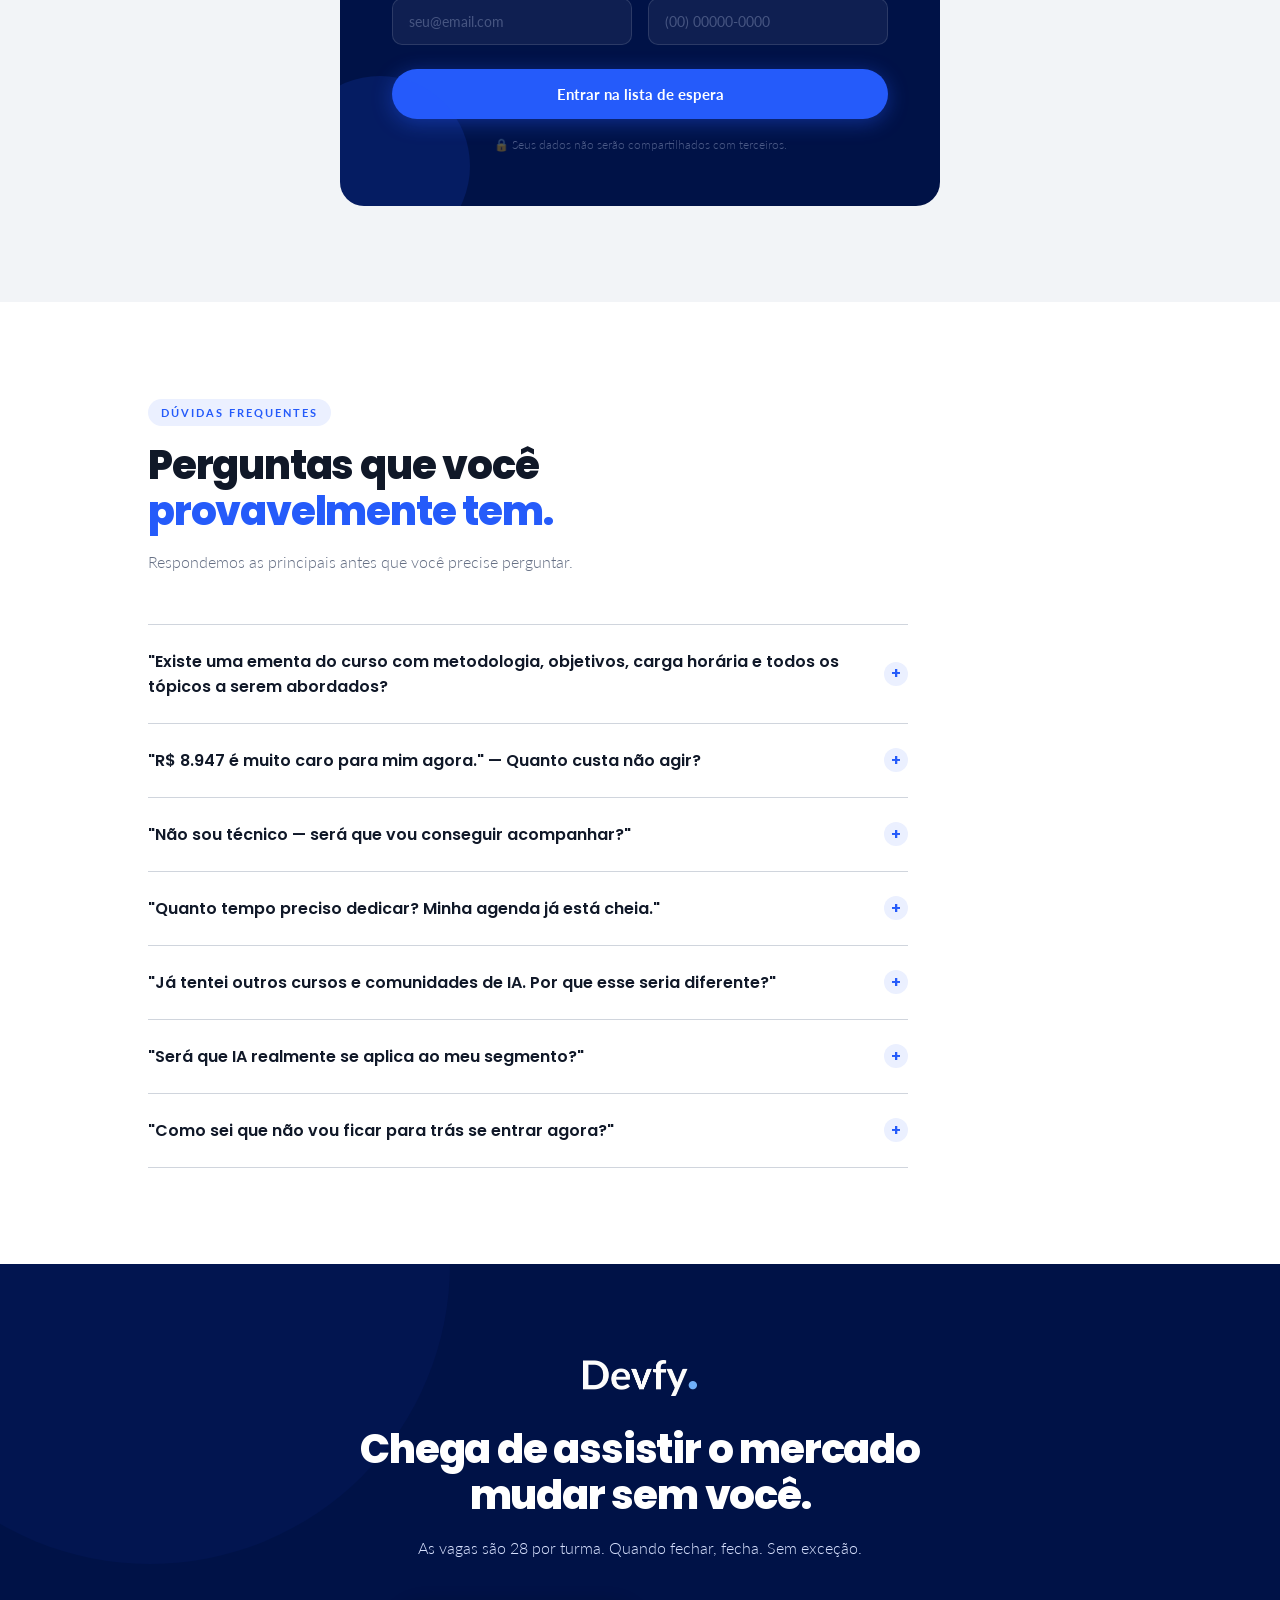
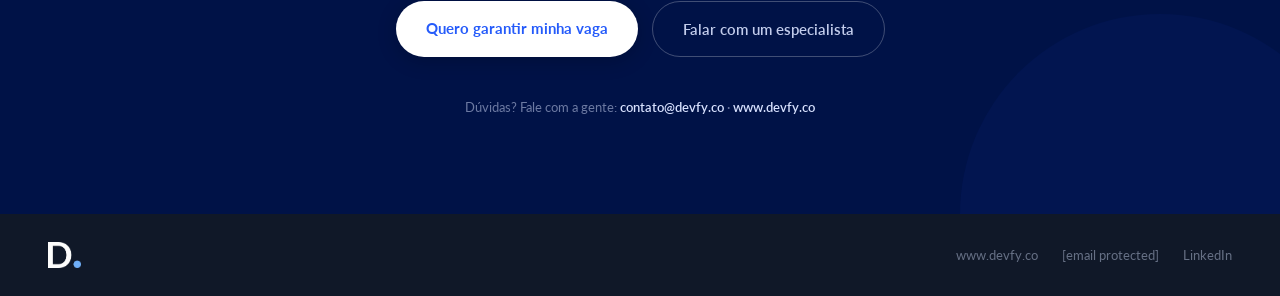
==== commit 92f58dfa: "Formulário de Inscrição" ====
--- a/index.html
+++ b/index.html
@@ -110,7 +110,7 @@
 <section class="invest-section" id="investimento"><div class="wrap">
 
 <!-- ======[ VAGAS ABERTAS: INATIVO ]====== 
-     Para ativar a lista de espera: envolva este bloco em comentario e descomente o bloco abaixo  -->
+     Para ativar a lista de espera: envolva este bloco em comentario e descomente o bloco abaixo
 <span class="slabel">Investimento</span>
 <h2>O custo de <span>n&atilde;o agir</span> &eacute; maior<br>do que o custo de entrar</h2>
 <p class="ssub">Quanto voc&ecirc; perde por m&ecirc;s em processos manuais, decis&otilde;es erradas de tecnologia e tempo de time em tarefas repetitivas?</p>
@@ -138,8 +138,8 @@
 </div></div>
 <!-- ======[ /VAGAS ABERTAS ]====== -->
 
-<!-- ======[ LISTA DE ESPERA: ATIVO ]======
-     Para ativar: remova esta linha e a linha de fechamento abaixo (busque por /LISTA DE ESPERA)
+<!-- ======[ LISTA DE ESPERA: ATIVO ]====== 
+     Para ativar: remova esta linha e a linha de fechamento abaixo (busque por /LISTA DE ESPERA) -->
 <span class="slabel">Lista de espera</span>
 <h2>Nova turma em breve.<br><span>Entre na lista de interessados agora.</span></h2>
 <p class="ssub">Cadastre-se para ser avisado com prioridade quando abrirmos a inscri&ccedil;&atilde;o.</p>
